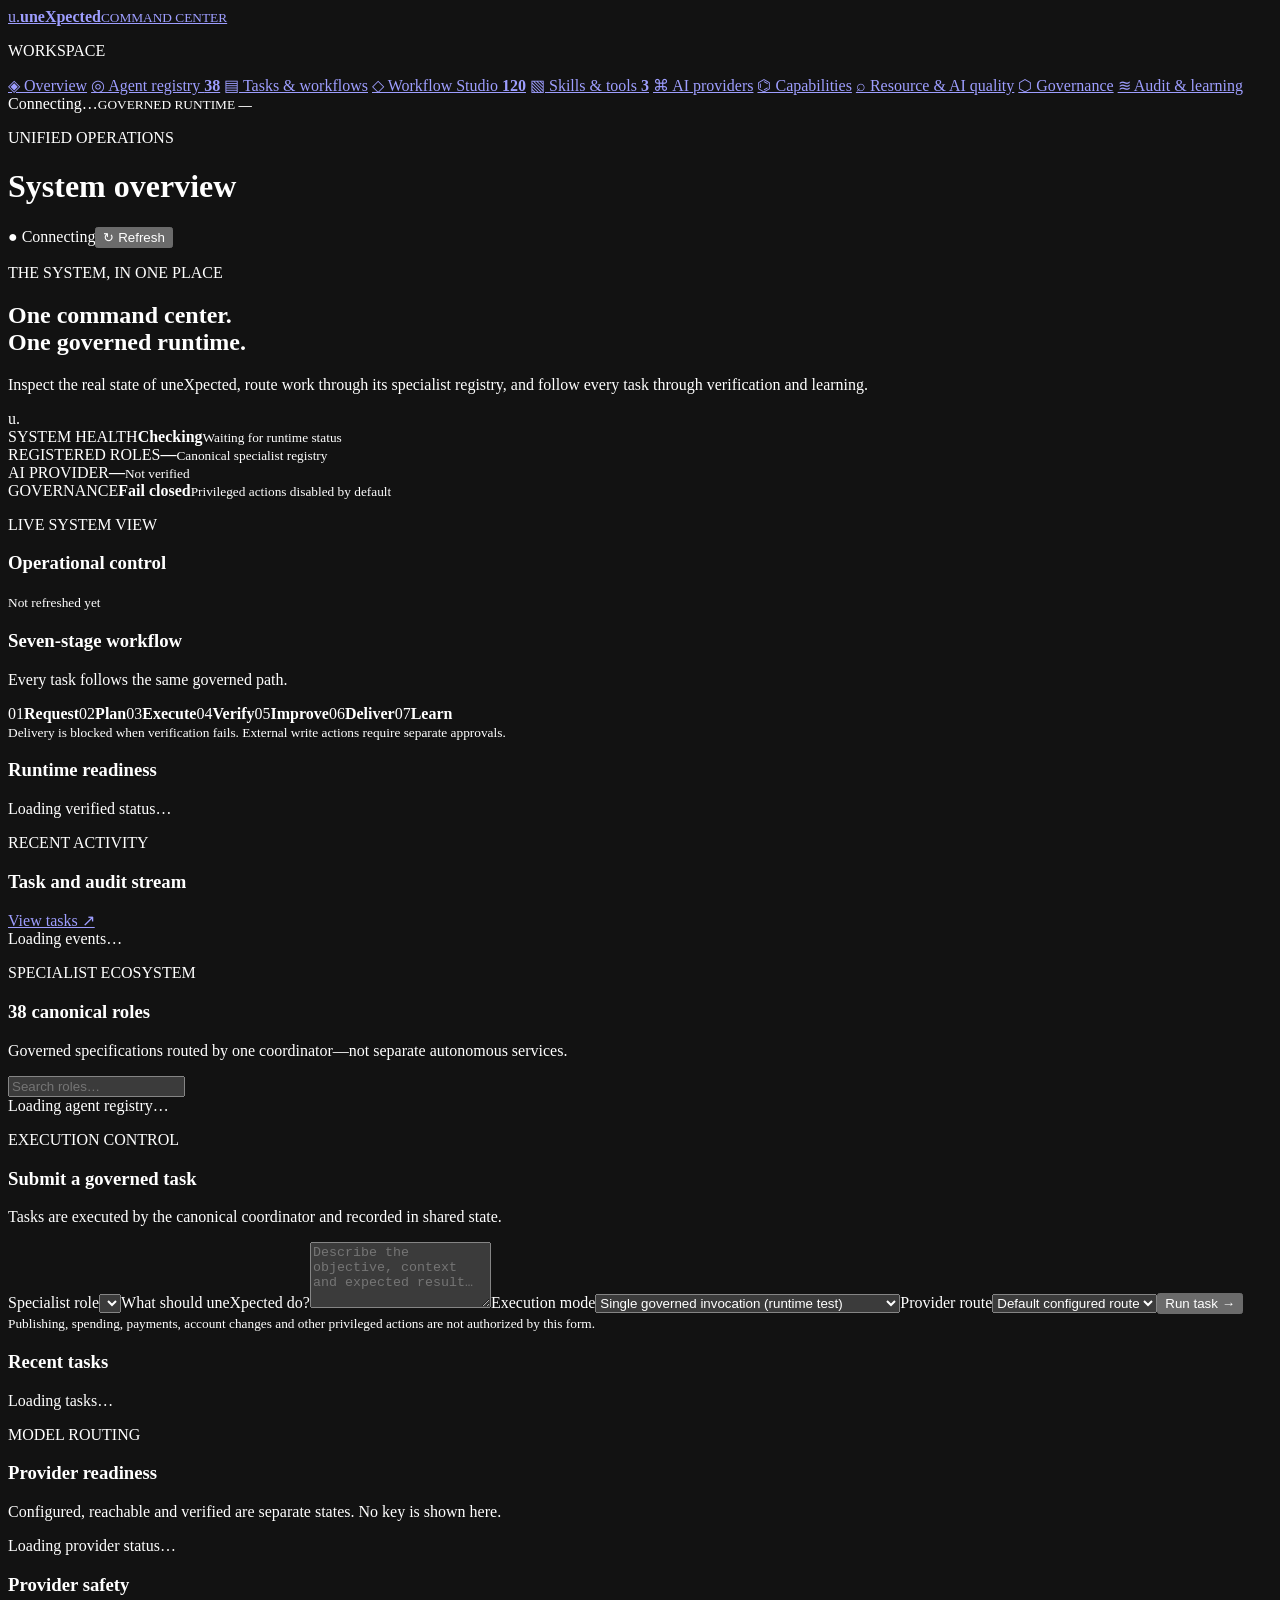
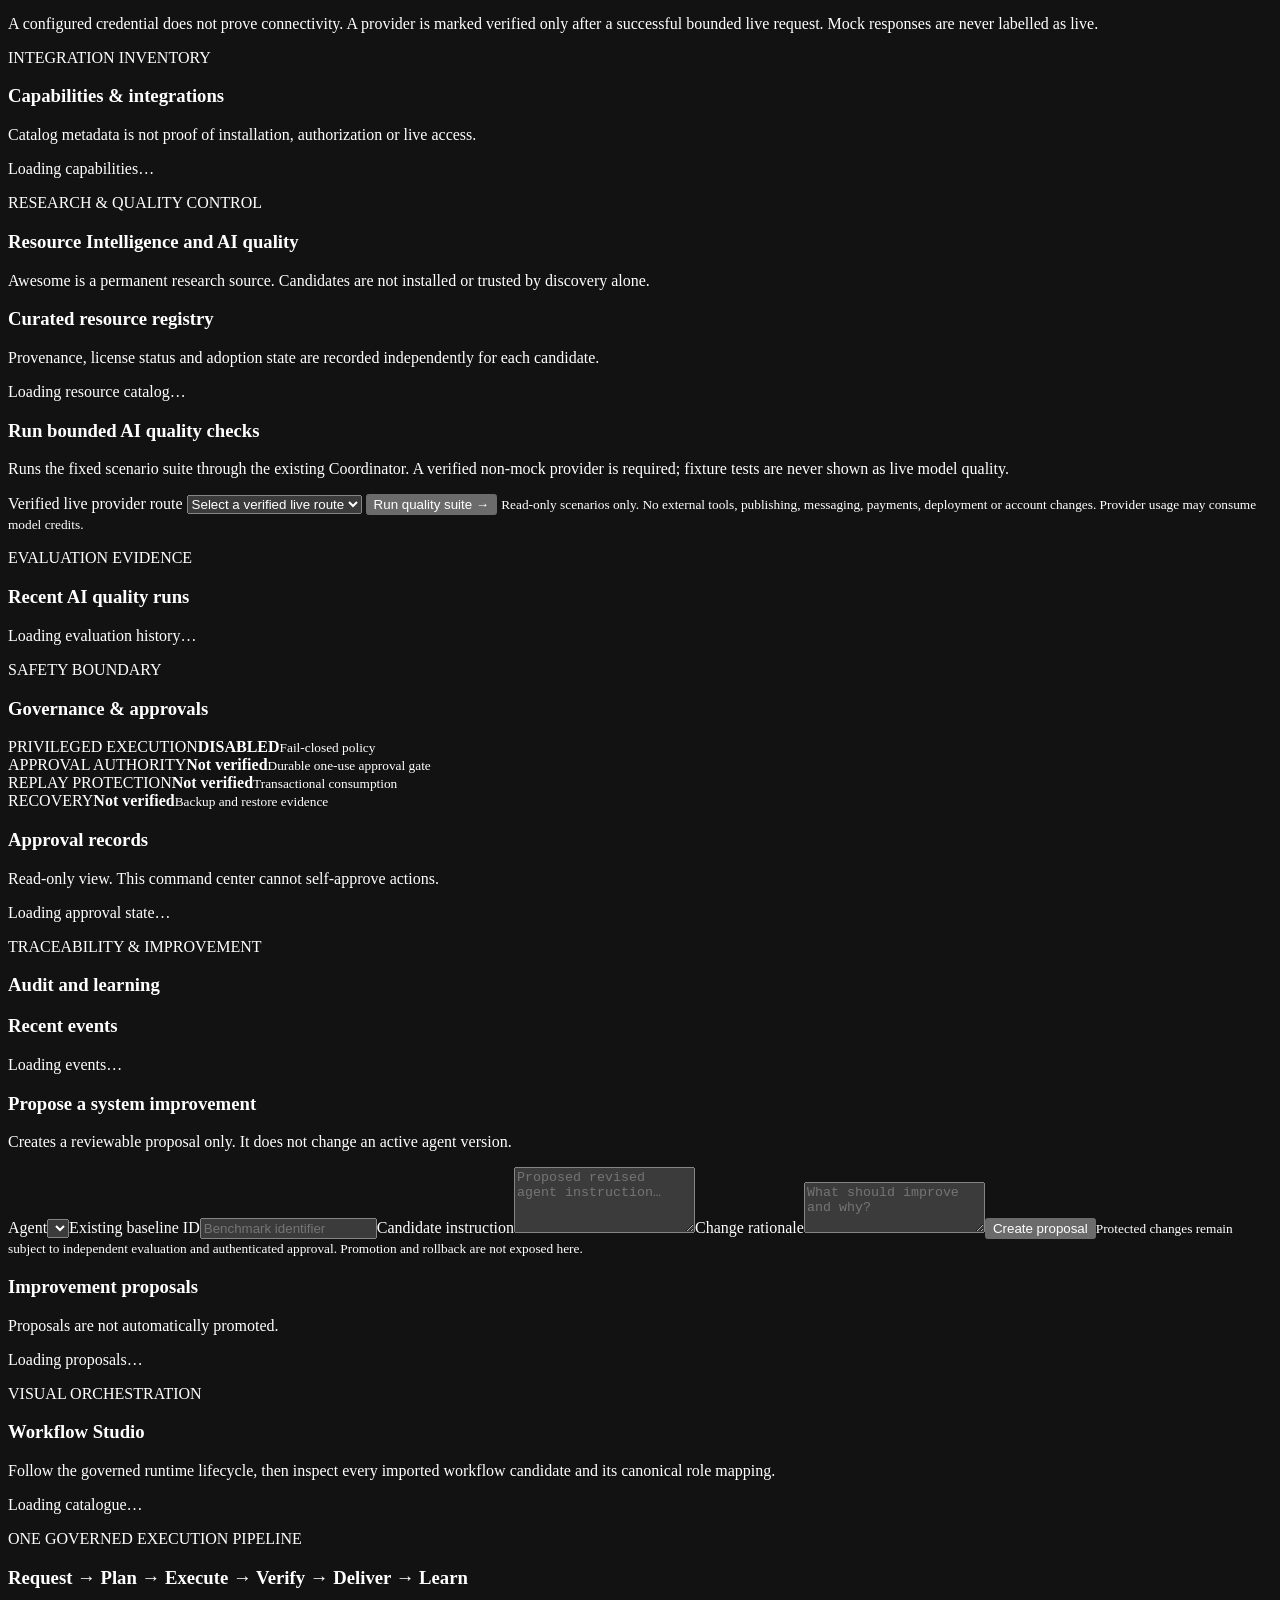
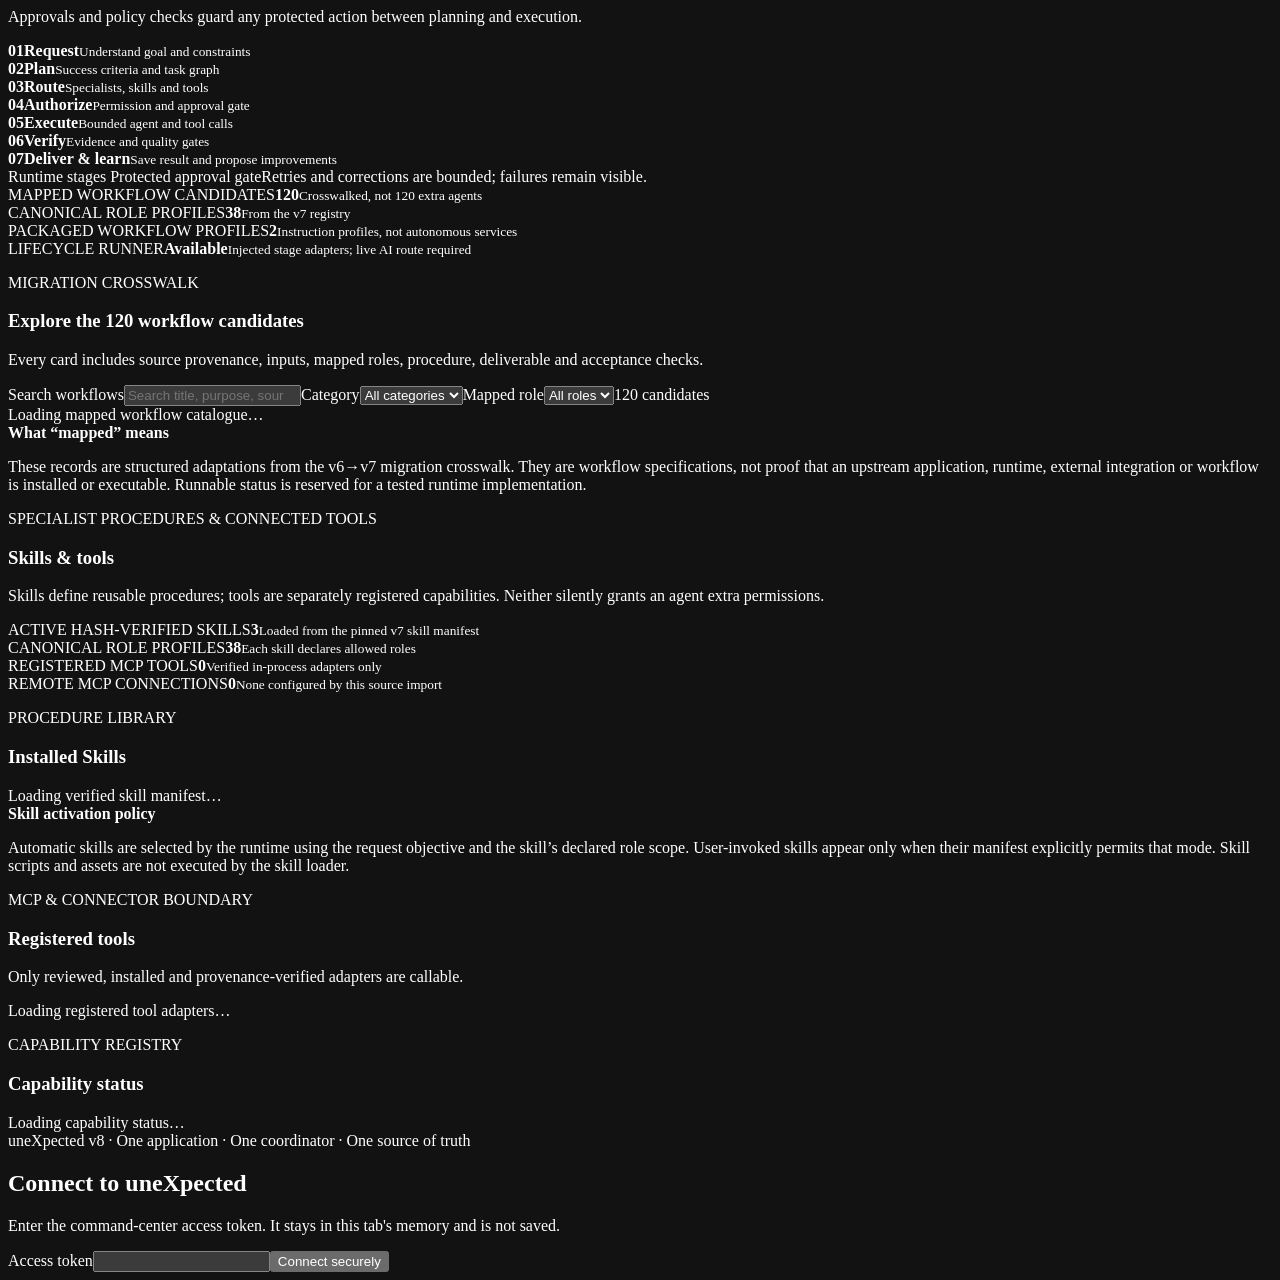
==== web/index.html @ 7bf36b8c "feat: add visual Workflow Studio and live Skills and MCP tools browser" ====
<!doctype html>
<html lang="en">
<head>
<meta charset="utf-8"><meta name="viewport" content="width=device-width, initial-scale=1"><meta name="color-scheme" content="dark">
<title>uneXpected — Command Center</title>
<link rel="stylesheet" href="/assets/styles.css"><script src="/assets/app.js" defer></script>
</head>
<body>
<div class="shell">
<aside class="sidebar">
<a class="brand" href="/"><span class="mark">u<span>.</span></span><span><b>uneXpected</b><small>COMMAND CENTER</small></span></a>
<p class="eyebrow">WORKSPACE</p>
<nav aria-label="Main navigation">
<a class="nav active" href="#overview" data-view="overview">◈ Overview</a>
<a class="nav" href="#agents" data-view="agents">◎ Agent registry <b id="nav-count">38</b></a>
<a class="nav" href="#tasks" data-view="tasks">▤ Tasks & workflows</a>
<a class="nav" href="#workflows" data-view="workflows">◇ Workflow Studio <b id="workflow-nav-count">120</b></a>
<a class="nav" href="#skills" data-view="skills">▧ Skills & tools <b id="skill-nav-count">3</b></a>
<a class="nav" href="#providers" data-view="providers">⌘ AI providers</a>
<a class="nav" href="#capabilities" data-view="capabilities">⌬ Capabilities</a>
<a class="nav" href="#intelligence" data-view="intelligence">⌕ Resource & AI quality</a>
<a class="nav" href="#governance" data-view="governance">⬡ Governance</a>
<a class="nav" href="#audit" data-view="audit">≋ Audit & learning</a>
</nav>
<div class="side-bottom"><span id="side-dot" class="dot"></span><span id="side-health">Connecting…</span><small>GOVERNED RUNTIME <b id="version">—</b></small></div>
</aside>
<main>
<header class="topbar"><div><p class="eyebrow">UNIFIED OPERATIONS</p><h1 id="page-title">System overview</h1></div><div class="top-actions"><span id="connection">● Connecting</span><button id="refresh" class="button secondary">↻ Refresh</button></div></header>
<section class="view active" id="view-overview">
<div class="hero"><div><p class="eyebrow">THE SYSTEM, IN ONE PLACE</p><h2>One command center.<br><span>One governed runtime.</span></h2><p>Inspect the real state of uneXpected, route work through its specialist registry, and follow every task through verification and learning.</p></div><div class="hero-symbol">u<span>.</span></div></div>
<div class="metrics">
<article><label>SYSTEM HEALTH</label><strong id="metric-health">Checking</strong><small id="health-note">Waiting for runtime status</small></article>
<article><label>REGISTERED ROLES</label><strong id="metric-agents">—</strong><small>Canonical specialist registry</small></article>
<article><label>AI PROVIDER</label><strong id="metric-provider">—</strong><small id="provider-note">Not verified</small></article>
<article><label>GOVERNANCE</label><strong>Fail closed</strong><small>Privileged actions disabled by default</small></article>
</div>
<div class="heading"><div><p class="eyebrow">LIVE SYSTEM VIEW</p><h3>Operational control</h3></div><small id="updated">Not refreshed yet</small></div>
<div class="columns">
<article class="panel"><h3>Seven-stage workflow</h3><p>Every task follows the same governed path.</p><div class="stages"><span>01<b>Request</b></span><span>02<b>Plan</b></span><span>03<b>Execute</b></span><span>04<b>Verify</b></span><span>05<b>Improve</b></span><span>06<b>Deliver</b></span><span>07<b>Learn</b></span></div><small>Delivery is blocked when verification fails. External write actions require separate approvals.</small></article>
<article class="panel"><h3>Runtime readiness</h3><div id="readiness" class="list">Loading verified status…</div></article>
</div>
<div class="heading"><div><p class="eyebrow">RECENT ACTIVITY</p><h3>Task and audit stream</h3></div><a href="#tasks" data-view="tasks">View tasks ↗</a></div>
<article class="panel"><div id="recent-events" class="list">Loading events…</div></article>
</section>
<section class="view" id="view-agents"><div class="heading"><div><p class="eyebrow">SPECIALIST ECOSYSTEM</p><h3>38 canonical roles</h3><p>Governed specifications routed by one coordinator—not separate autonomous services.</p></div><input id="agent-search" type="search" placeholder="Search roles…"></div><div id="agent-grid" class="cards">Loading agent registry…</div></section>
<section class="view" id="view-tasks"><div class="heading"><div><p class="eyebrow">EXECUTION CONTROL</p><h3>Submit a governed task</h3><p>Tasks are executed by the canonical coordinator and recorded in shared state.</p></div></div><article class="panel task-panel"><form id="task-form"><label for="task-agent">Specialist role</label><select id="task-agent"></select><label for="task-objective">What should uneXpected do?</label><textarea id="task-objective" rows="4" maxlength="16000" required placeholder="Describe the objective, context and expected result…"></textarea><label for="task-mode">Execution mode</label><select id="task-mode"><option value="invoke" selected>Single governed invocation (runtime test)</option><option value="lifecycle" disabled>Full verified lifecycle (requires a live AI provider)</option></select><label for="task-provider">Provider route</label><select id="task-provider"><option value="">Default configured route</option></select><button class="button primary" id="task-submit">Run task →</button><small>Publishing, spending, payments, account changes and other privileged actions are not authorized by this form.</small></form><div id="task-result" aria-live="polite"></div></article><div class="heading"><h3>Recent tasks</h3></div><article class="panel"><div id="task-list" class="list">Loading tasks…</div></article><article class="panel" id="task-trace-panel" hidden><div class="heading"><div><p class="eyebrow">PERSISTED EXECUTION HISTORY</p><h3 id="trace-title">Task trace</h3><p>Read-only event history. Reconnecting never reruns the task.</p></div><button class="button secondary" id="trace-load-more" type="button" hidden>Load older events</button></div><div id="trace-events" class="list">Select a task to inspect its trace.</div></article></section>
<section class="view" id="view-providers"><div class="heading"><div><p class="eyebrow">MODEL ROUTING</p><h3>Provider readiness</h3><p>Configured, reachable and verified are separate states. No key is shown here.</p></div></div><div id="provider-grid" class="cards">Loading provider status…</div><article class="panel"><h3>Provider safety</h3><p>A configured credential does not prove connectivity. A provider is marked verified only after a successful bounded live request. Mock responses are never labelled as live.</p></article></section>
<section class="view" id="view-capabilities"><div class="heading"><div><p class="eyebrow">INTEGRATION INVENTORY</p><h3>Capabilities & integrations</h3><p>Catalog metadata is not proof of installation, authorization or live access.</p></div></div><article class="panel"><div id="capability-list" class="list">Loading capabilities…</div></article></section>
<section class="view" id="view-intelligence">
<div class="heading"><div><p class="eyebrow">RESEARCH & QUALITY CONTROL</p><h3>Resource Intelligence and AI quality</h3><p>Awesome is a permanent research source. Candidates are not installed or trusted by discovery alone.</p></div></div>
<div class="columns">
<article class="panel"><h3>Curated resource registry</h3><p>Provenance, license status and adoption state are recorded independently for each candidate.</p><div id="resource-list" class="list">Loading resource catalog…</div></article>
<article class="panel"><h3>Run bounded AI quality checks</h3><p>Runs the fixed scenario suite through the existing Coordinator. A verified non-mock provider is required; fixture tests are never shown as live model quality.</p>
<form id="quality-evaluation-form" class="quality-form">
<label for="quality-provider">Verified live provider route</label>
<select id="quality-provider" required><option value="">Select a verified live route</option></select>
<button class="button primary" id="quality-evaluation-submit">Run quality suite →</button>
<small>Read-only scenarios only. No external tools, publishing, messaging, payments, deployment or account changes. Provider usage may consume model credits.</small>
</form><div id="quality-evaluation-result" aria-live="polite"></div></article>
</div>
<div class="heading"><div><p class="eyebrow">EVALUATION EVIDENCE</p><h3>Recent AI quality runs</h3></div></div>
<article class="panel"><div id="quality-evaluation-list" class="list">Loading evaluation history…</div></article>
</section>
<section class="view" id="view-governance"><div class="heading"><div><p class="eyebrow">SAFETY BOUNDARY</p><h3>Governance & approvals</h3></div></div><div class="metrics"><article><label>PRIVILEGED EXECUTION</label><strong class="warning">DISABLED</strong><small>Fail-closed policy</small></article><article><label>APPROVAL AUTHORITY</label><strong id="approval-state">Not verified</strong><small>Durable one-use approval gate</small></article><article><label>REPLAY PROTECTION</label><strong id="replay-state">Not verified</strong><small>Transactional consumption</small></article><article><label>RECOVERY</label><strong id="recovery-state">Not verified</strong><small>Backup and restore evidence</small></article></div><article class="panel"><h3>Approval records</h3><p>Read-only view. This command center cannot self-approve actions.</p><div id="approval-list" class="list">Loading approval state…</div></article></section>
<section class="view" id="view-audit"><div class="heading"><div><p class="eyebrow">TRACEABILITY & IMPROVEMENT</p><h3>Audit and learning</h3></div></div><article class="panel"><h3>Recent events</h3><div id="audit-events" class="list">Loading events…</div></article><article class="panel"><h3>Propose a system improvement</h3><p>Creates a reviewable proposal only. It does not change an active agent version.</p><form id="proposal-form" class="proposal-form"><label for="proposal-agent">Agent</label><select id="proposal-agent"></select><label for="proposal-benchmark">Existing baseline ID</label><input id="proposal-benchmark" required maxlength="120" placeholder="Benchmark identifier"><label for="proposal-instruction">Candidate instruction</label><textarea id="proposal-instruction" rows="4" maxlength="20000" required placeholder="Proposed revised agent instruction…"></textarea><label for="proposal-changes">Change rationale</label><textarea id="proposal-changes" rows="3" maxlength="5000" required placeholder="What should improve and why?"></textarea><button class="button primary" id="proposal-submit">Create proposal</button><small>Protected changes remain subject to independent evaluation and authenticated approval. Promotion and rollback are not exposed here.</small></form><div id="proposal-result" aria-live="polite"></div></article><article class="panel"><h3>Improvement proposals</h3><p>Proposals are not automatically promoted.</p><div id="improvement-list" class="list">Loading proposals…</div></article></section>

<section class="view" id="view-workflows">
<div class="heading"><div><p class="eyebrow">VISUAL ORCHESTRATION</p><h3>Workflow Studio</h3><p>Follow the governed runtime lifecycle, then inspect every imported workflow candidate and its canonical role mapping.</p></div><span class="state ok" id="workflow-catalog-status">Loading catalogue…</span></div>
<article class="panel workflow-lifecycle-panel"><div class="heading"><div><p class="eyebrow">ONE GOVERNED EXECUTION PIPELINE</p><h3>Request → Plan → Execute → Verify → Deliver → Learn</h3><p>Approvals and policy checks guard any protected action between planning and execution.</p></div></div>
<div class="workflow-flow">
<div class="flow-node"><b>01</b><strong>Request</strong><small>Understand goal and constraints</small></div><div class="flow-node"><b>02</b><strong>Plan</strong><small>Success criteria and task graph</small></div><div class="flow-node"><b>03</b><strong>Route</strong><small>Specialists, skills and tools</small></div><div class="flow-node approval"><b>04</b><strong>Authorize</strong><small>Permission and approval gate</small></div><div class="flow-node"><b>05</b><strong>Execute</strong><small>Bounded agent and tool calls</small></div><div class="flow-node"><b>06</b><strong>Verify</strong><small>Evidence and quality gates</small></div><div class="flow-node"><b>07</b><strong>Deliver & learn</strong><small>Save result and propose improvements</small></div>
</div><div class="flow-legend"><span><i class="legend-live"></i> Runtime stages</span><span><i class="legend-gate"></i> Protected approval gate</span><span>Retries and corrections are bounded; failures remain visible.</span></div></article>
<div class="metrics workflow-metrics"><article><label>MAPPED WORKFLOW CANDIDATES</label><strong id="workflow-total">120</strong><small>Crosswalked, not 120 extra agents</small></article><article><label>CANONICAL ROLE PROFILES</label><strong>38</strong><small>From the v7 registry</small></article><article><label>PACKAGED WORKFLOW PROFILES</label><strong>2</strong><small>Instruction profiles, not autonomous services</small></article><article><label>LIFECYCLE RUNNER</label><strong>Available</strong><small>Injected stage adapters; live AI route required</small></article></div>
<div class="heading workflow-catalog-heading"><div><p class="eyebrow">MIGRATION CROSSWALK</p><h3>Explore the 120 workflow candidates</h3><p>Every card includes source provenance, inputs, mapped roles, procedure, deliverable and acceptance checks.</p></div></div>
<div class="workflow-filters panel"><label for="workflow-search">Search workflows</label><input id="workflow-search" type="search" placeholder="Search title, purpose, source, role…"><label for="workflow-category">Category</label><select id="workflow-category"><option value="">All categories</option></select><label for="workflow-role">Mapped role</label><select id="workflow-role"><option value="">All roles</option></select><span id="workflow-filter-count" class="list-meta">120 candidates</span></div>
<div id="workflow-grid" class="workflow-grid"><div class="empty">Loading mapped workflow catalogue…</div></div>
<div class="panel source-note"><b>What “mapped” means</b><p>These records are structured adaptations from the v6→v7 migration crosswalk. They are workflow specifications, not proof that an upstream application, runtime, external integration or workflow is installed or executable. Runnable status is reserved for a tested runtime implementation.</p></div>
</section>
<section class="view" id="view-skills">
<div class="heading"><div><p class="eyebrow">SPECIALIST PROCEDURES & CONNECTED TOOLS</p><h3>Skills & tools</h3><p>Skills define reusable procedures; tools are separately registered capabilities. Neither silently grants an agent extra permissions.</p></div></div>
<div class="metrics"><article><label>ACTIVE HASH-VERIFIED SKILLS</label><strong id="skill-total">3</strong><small>Loaded from the pinned v7 skill manifest</small></article><article><label>CANONICAL ROLE PROFILES</label><strong>38</strong><small>Each skill declares allowed roles</small></article><article><label>REGISTERED MCP TOOLS</label><strong id="mcp-tool-total">0</strong><small>Verified in-process adapters only</small></article><article><label>REMOTE MCP CONNECTIONS</label><strong>0</strong><small>None configured by this source import</small></article></div>
<div class="heading"><div><p class="eyebrow">PROCEDURE LIBRARY</p><h3>Installed Skills</h3></div></div><div id="skill-grid" class="skill-grid"><div class="empty">Loading verified skill manifest…</div></div>
<div class="panel source-note" id="skill-policy-note"><b>Skill activation policy</b><p>Automatic skills are selected by the runtime using the request objective and the skill’s declared role scope. User-invoked skills appear only when their manifest explicitly permits that mode. Skill scripts and assets are not executed by the skill loader.</p></div>
<div class="heading"><div><p class="eyebrow">MCP & CONNECTOR BOUNDARY</p><h3>Registered tools</h3><p>Only reviewed, installed and provenance-verified adapters are callable.</p></div></div><div id="mcp-tool-grid" class="tool-grid"><div class="empty">Loading registered tool adapters…</div></div>
<div class="heading"><div><p class="eyebrow">CAPABILITY REGISTRY</p><h3>Capability status</h3></div></div><article class="panel"><div id="skills-capability-list" class="list">Loading capability status…</div></article>
</section><footer>uneXpected v8 · One application · One coordinator · One source of truth</footer>
</main></div>
<div class="auth-overlay" id="auth-overlay"><form id="auth-form"><h2>Connect to uneXpected</h2><p>Enter the command-center access token. It stays in this tab's memory and is not saved.</p><label for="auth-token">Access token</label><input id="auth-token" type="password" autocomplete="off" required><button class="button primary">Connect securely</button><small id="auth-error"></small></form></div>
<div id="toast" role="status" aria-live="polite"></div>
</body></html>
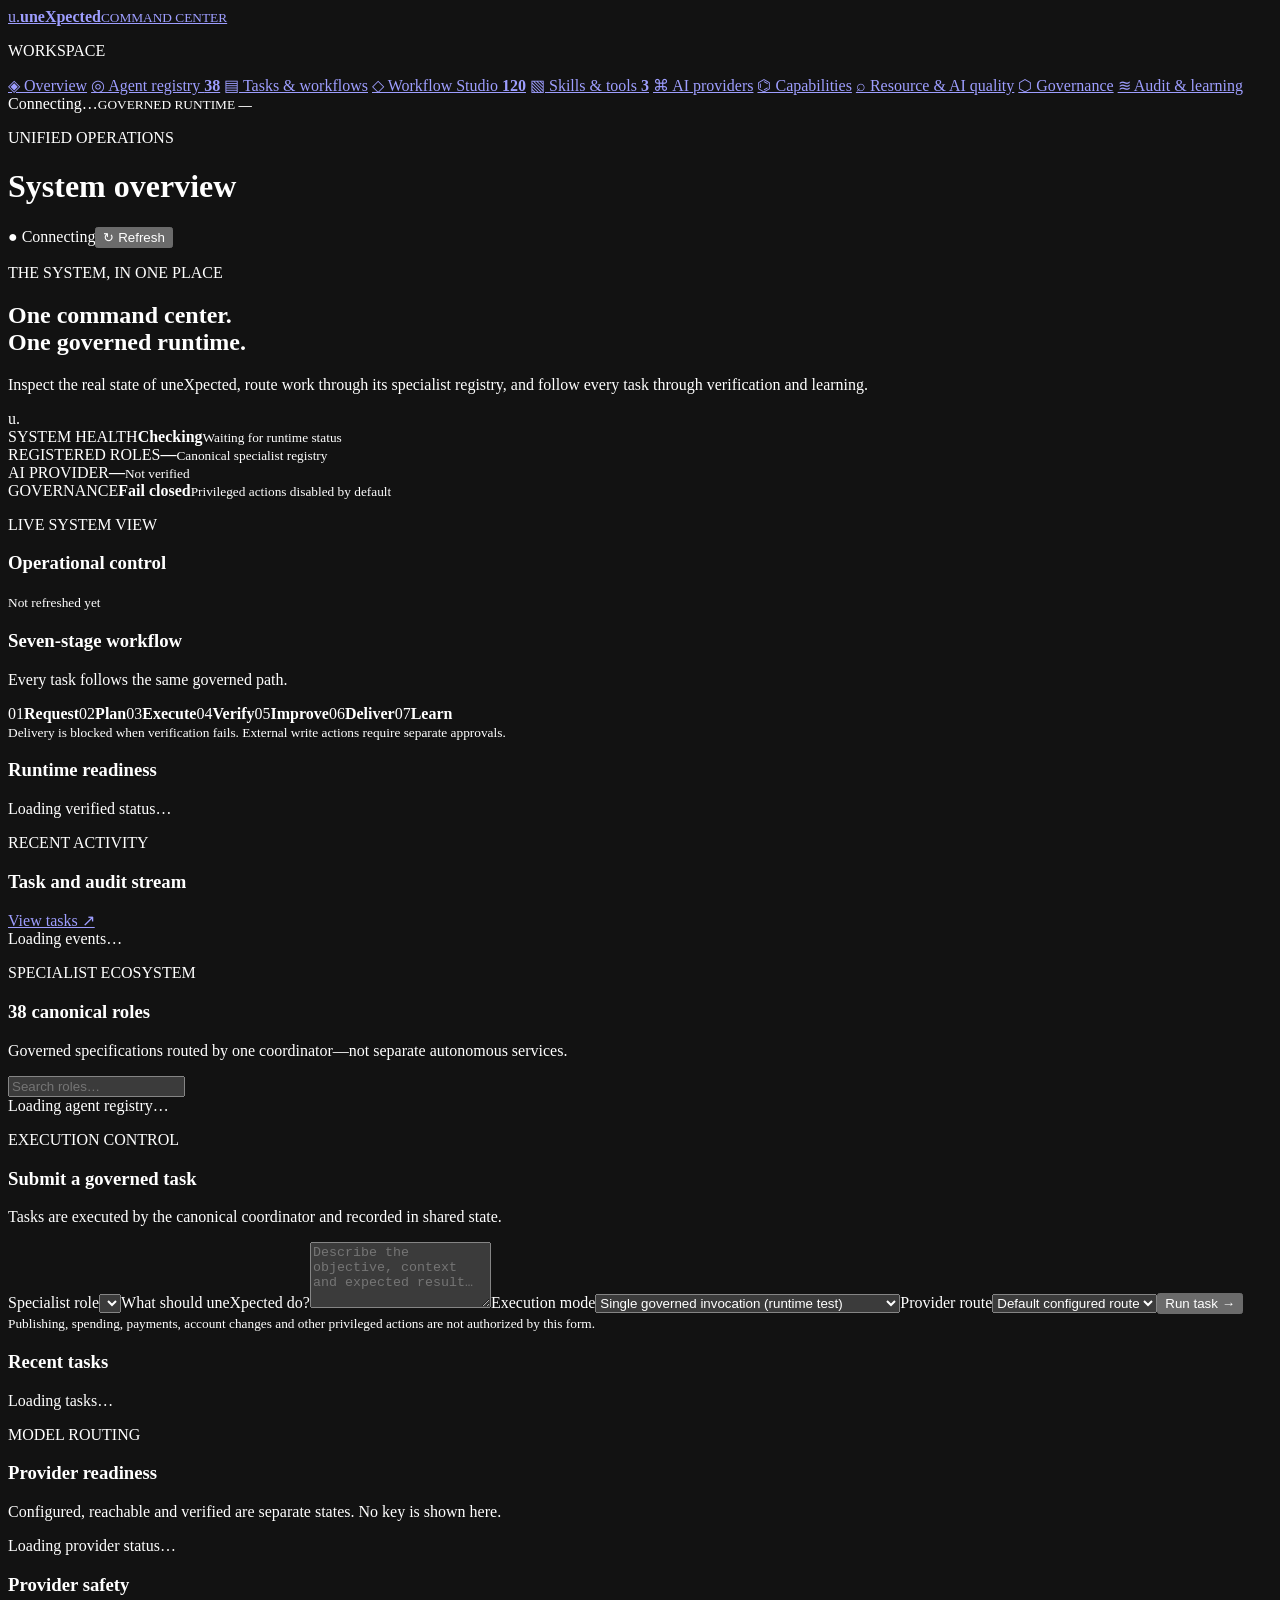
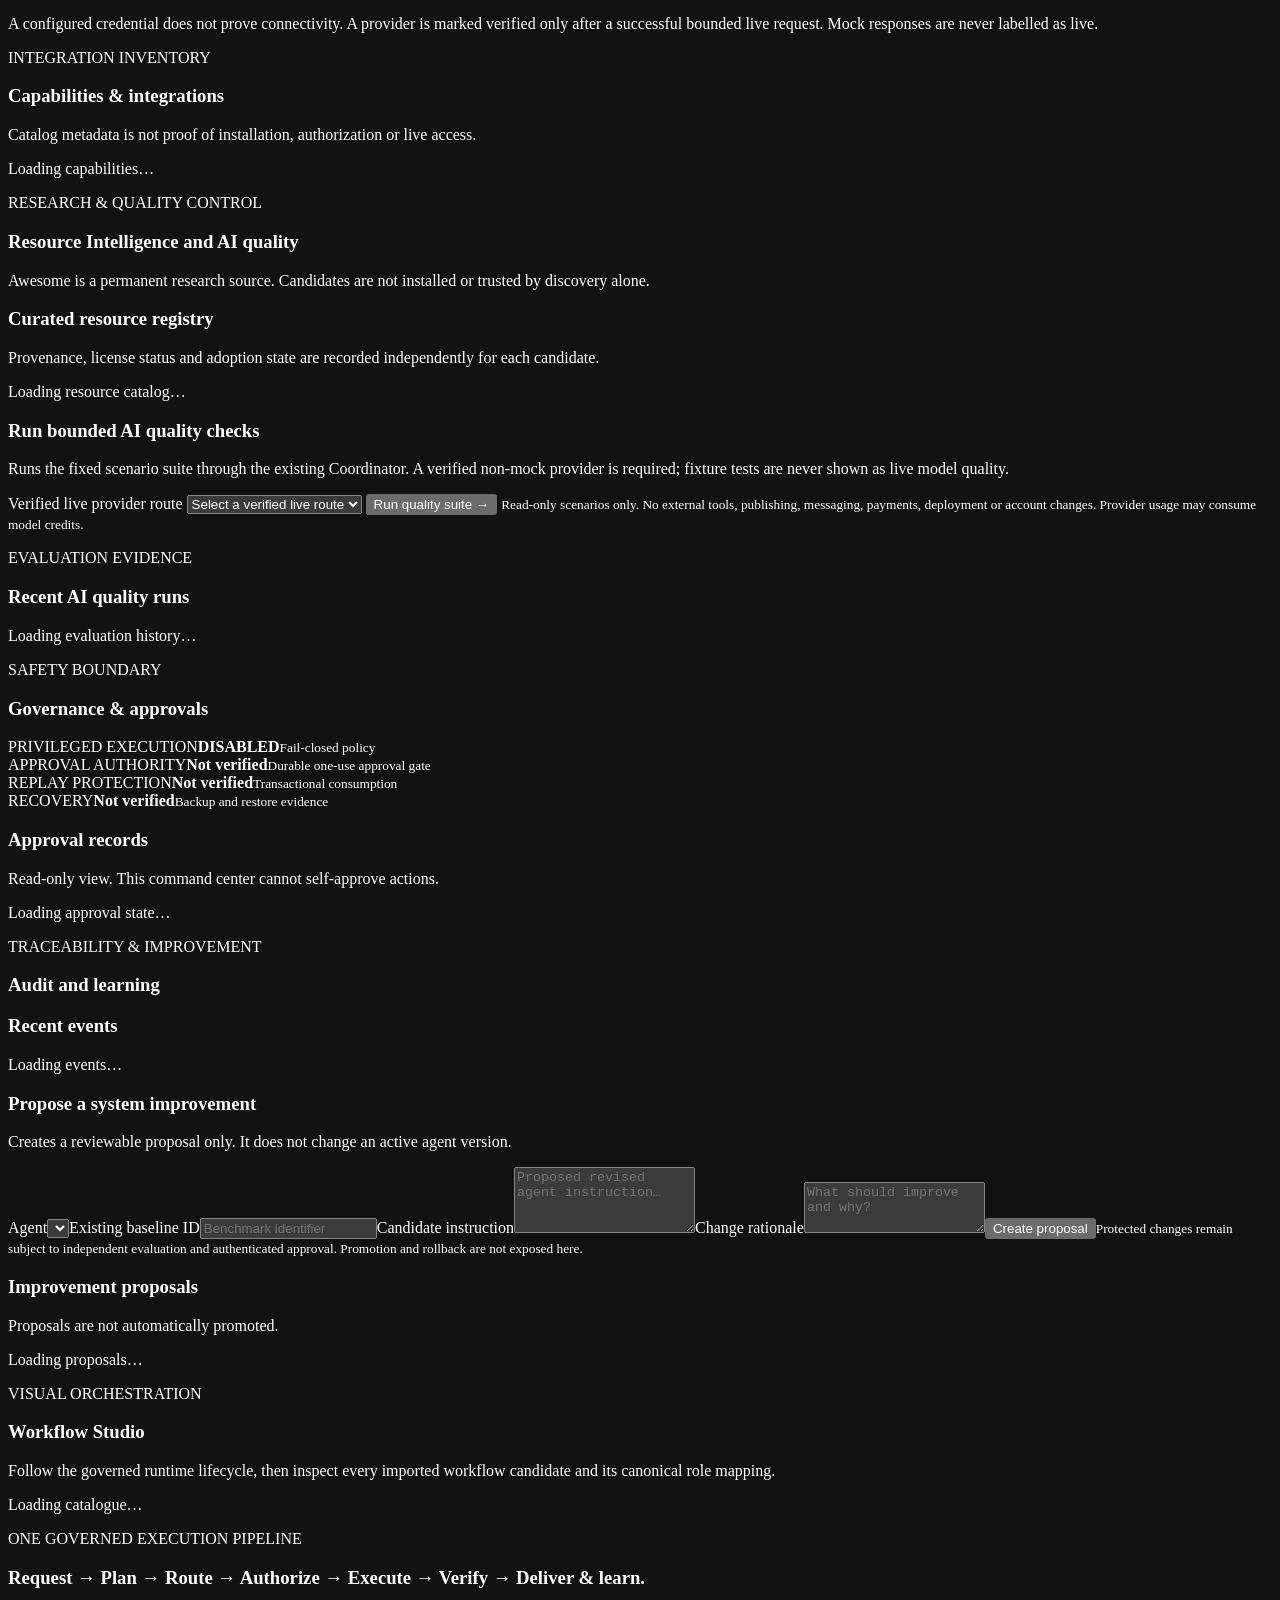
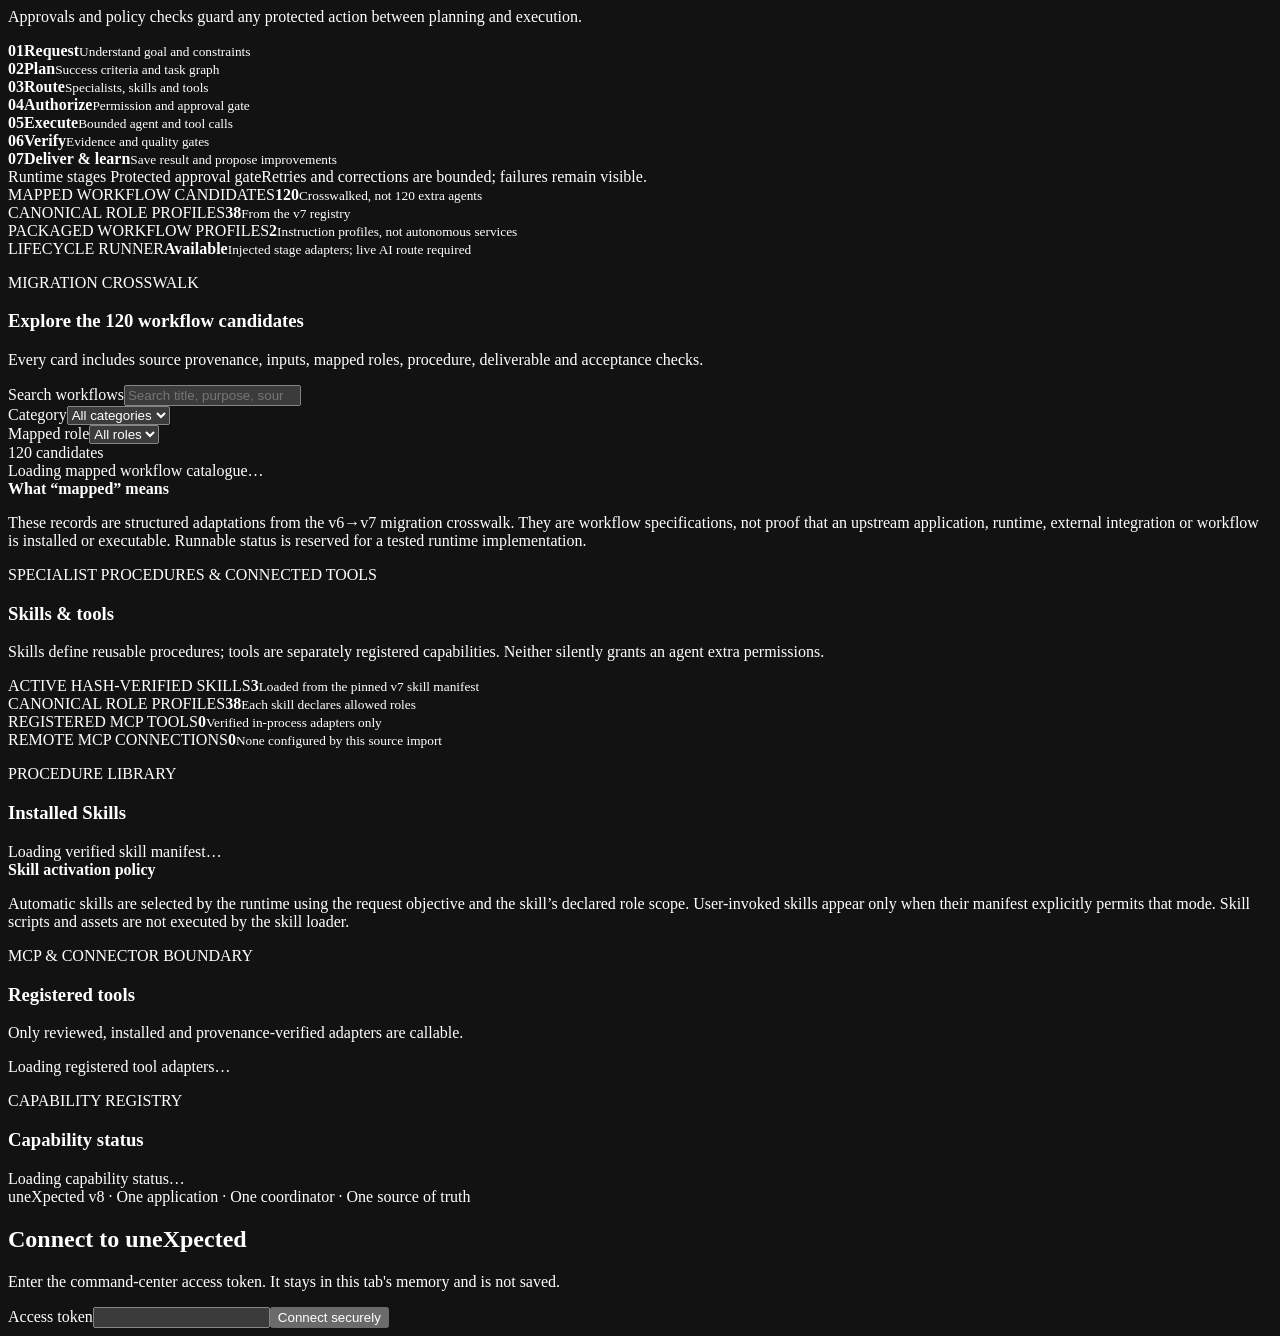
==== commit b75038ea: "fix: isolate optional inventory failures and align workflow studio UI" ====
--- a/web/index.html
+++ b/web/index.html
@@ -66,13 +66,13 @@
 
 <section class="view" id="view-workflows">
 <div class="heading"><div><p class="eyebrow">VISUAL ORCHESTRATION</p><h3>Workflow Studio</h3><p>Follow the governed runtime lifecycle, then inspect every imported workflow candidate and its canonical role mapping.</p></div><span class="state ok" id="workflow-catalog-status">Loading catalogue…</span></div>
-<article class="panel workflow-lifecycle-panel"><div class="heading"><div><p class="eyebrow">ONE GOVERNED EXECUTION PIPELINE</p><h3>Request → Plan → Execute → Verify → Deliver → Learn</h3><p>Approvals and policy checks guard any protected action between planning and execution.</p></div></div>
+<article class="panel workflow-lifecycle-panel"><div class="heading"><div><p class="eyebrow">ONE GOVERNED EXECUTION PIPELINE</p><h3>Request → Plan → Route → Authorize → Execute → Verify → Deliver & learn.</h3><p>Approvals and policy checks guard any protected action between planning and execution.</p></div></div>
 <div class="workflow-flow">
 <div class="flow-node"><b>01</b><strong>Request</strong><small>Understand goal and constraints</small></div><div class="flow-node"><b>02</b><strong>Plan</strong><small>Success criteria and task graph</small></div><div class="flow-node"><b>03</b><strong>Route</strong><small>Specialists, skills and tools</small></div><div class="flow-node approval"><b>04</b><strong>Authorize</strong><small>Permission and approval gate</small></div><div class="flow-node"><b>05</b><strong>Execute</strong><small>Bounded agent and tool calls</small></div><div class="flow-node"><b>06</b><strong>Verify</strong><small>Evidence and quality gates</small></div><div class="flow-node"><b>07</b><strong>Deliver & learn</strong><small>Save result and propose improvements</small></div>
 </div><div class="flow-legend"><span><i class="legend-live"></i> Runtime stages</span><span><i class="legend-gate"></i> Protected approval gate</span><span>Retries and corrections are bounded; failures remain visible.</span></div></article>
 <div class="metrics workflow-metrics"><article><label>MAPPED WORKFLOW CANDIDATES</label><strong id="workflow-total">120</strong><small>Crosswalked, not 120 extra agents</small></article><article><label>CANONICAL ROLE PROFILES</label><strong>38</strong><small>From the v7 registry</small></article><article><label>PACKAGED WORKFLOW PROFILES</label><strong>2</strong><small>Instruction profiles, not autonomous services</small></article><article><label>LIFECYCLE RUNNER</label><strong>Available</strong><small>Injected stage adapters; live AI route required</small></article></div>
 <div class="heading workflow-catalog-heading"><div><p class="eyebrow">MIGRATION CROSSWALK</p><h3>Explore the 120 workflow candidates</h3><p>Every card includes source provenance, inputs, mapped roles, procedure, deliverable and acceptance checks.</p></div></div>
-<div class="workflow-filters panel"><label for="workflow-search">Search workflows</label><input id="workflow-search" type="search" placeholder="Search title, purpose, source, role…"><label for="workflow-category">Category</label><select id="workflow-category"><option value="">All categories</option></select><label for="workflow-role">Mapped role</label><select id="workflow-role"><option value="">All roles</option></select><span id="workflow-filter-count" class="list-meta">120 candidates</span></div>
+<div class="workflow-filters panel"><div class="workflow-filter-field"><label for="workflow-search">Search workflows</label><input id="workflow-search" type="search" placeholder="Search title, purpose, source, role…"></div><div class="workflow-filter-field"><label for="workflow-category">Category</label><select id="workflow-category"><option value="">All categories</option></select></div><div class="workflow-filter-field"><label for="workflow-role">Mapped role</label><select id="workflow-role"><option value="">All roles</option></select></div><span id="workflow-filter-count" class="list-meta">120 candidates</span></div>
 <div id="workflow-grid" class="workflow-grid"><div class="empty">Loading mapped workflow catalogue…</div></div>
 <div class="panel source-note"><b>What “mapped” means</b><p>These records are structured adaptations from the v6→v7 migration crosswalk. They are workflow specifications, not proof that an upstream application, runtime, external integration or workflow is installed or executable. Runnable status is reserved for a tested runtime implementation.</p></div>
 </section>
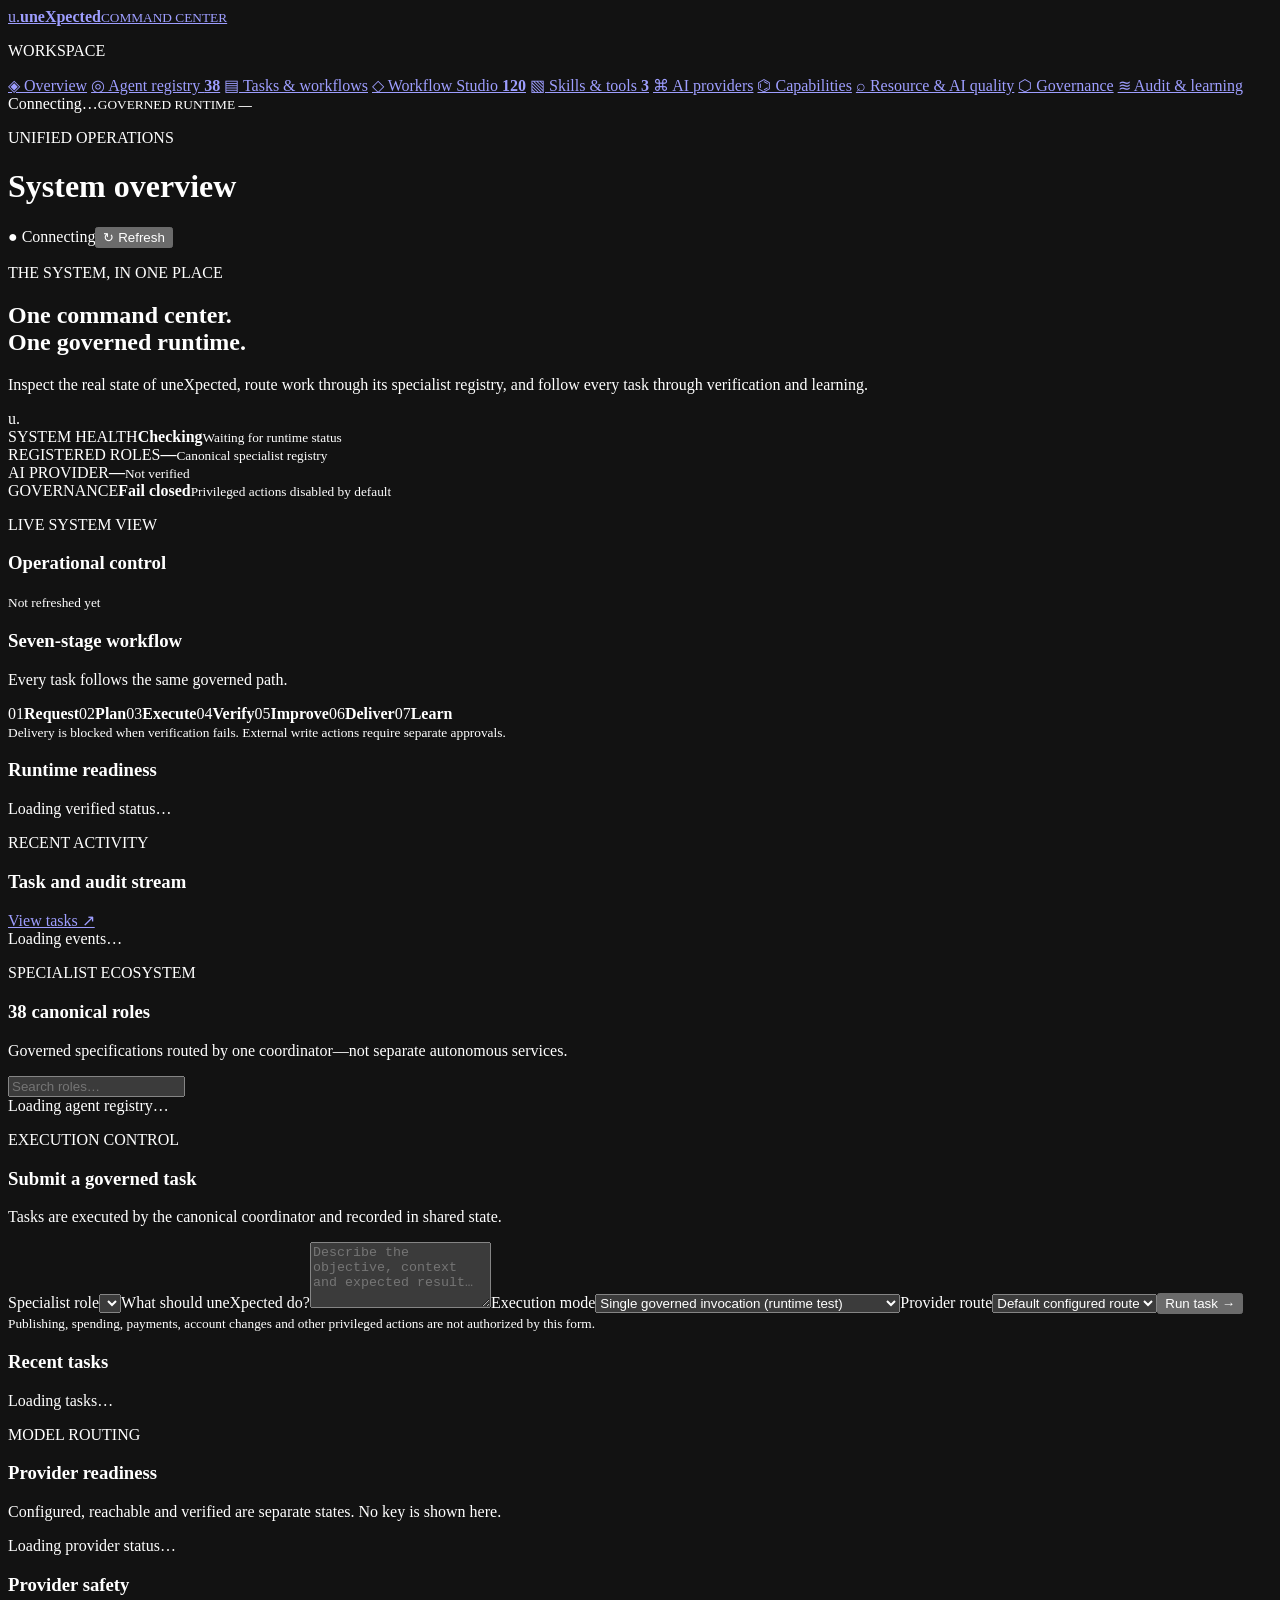
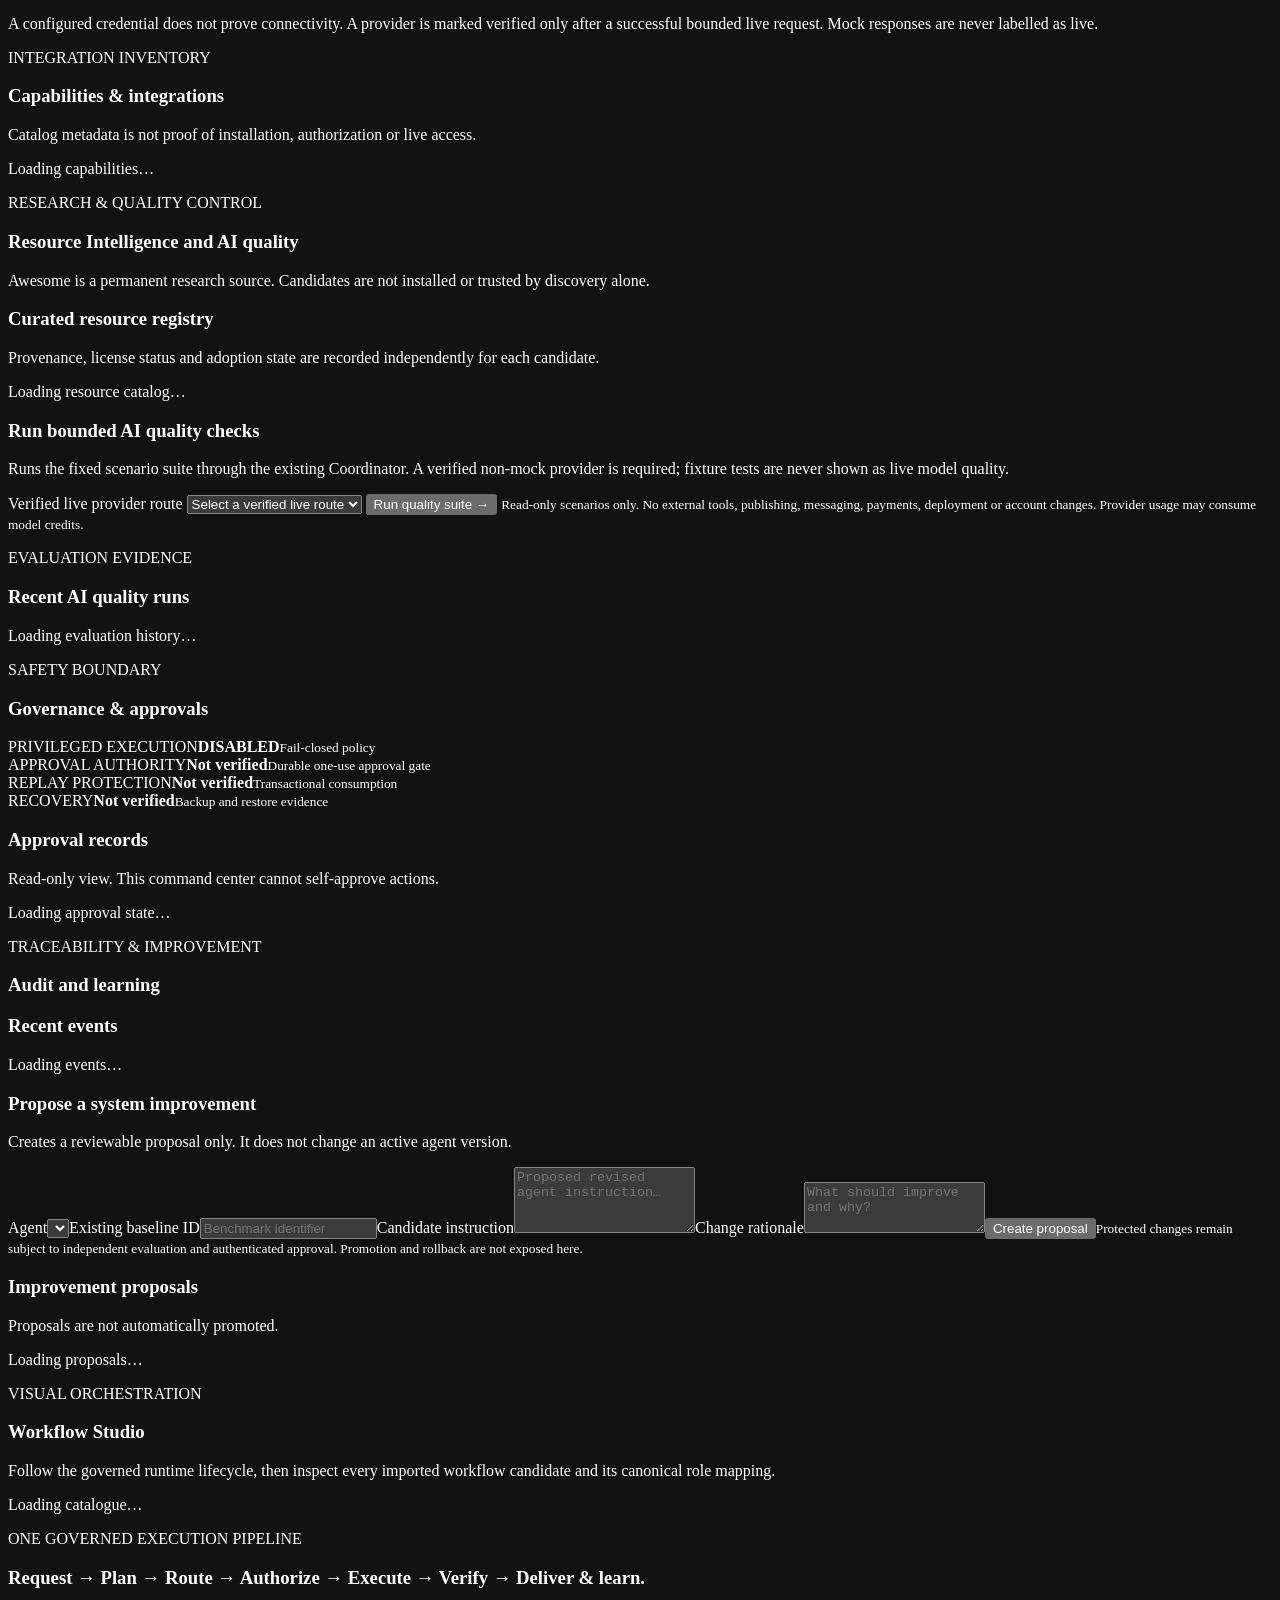
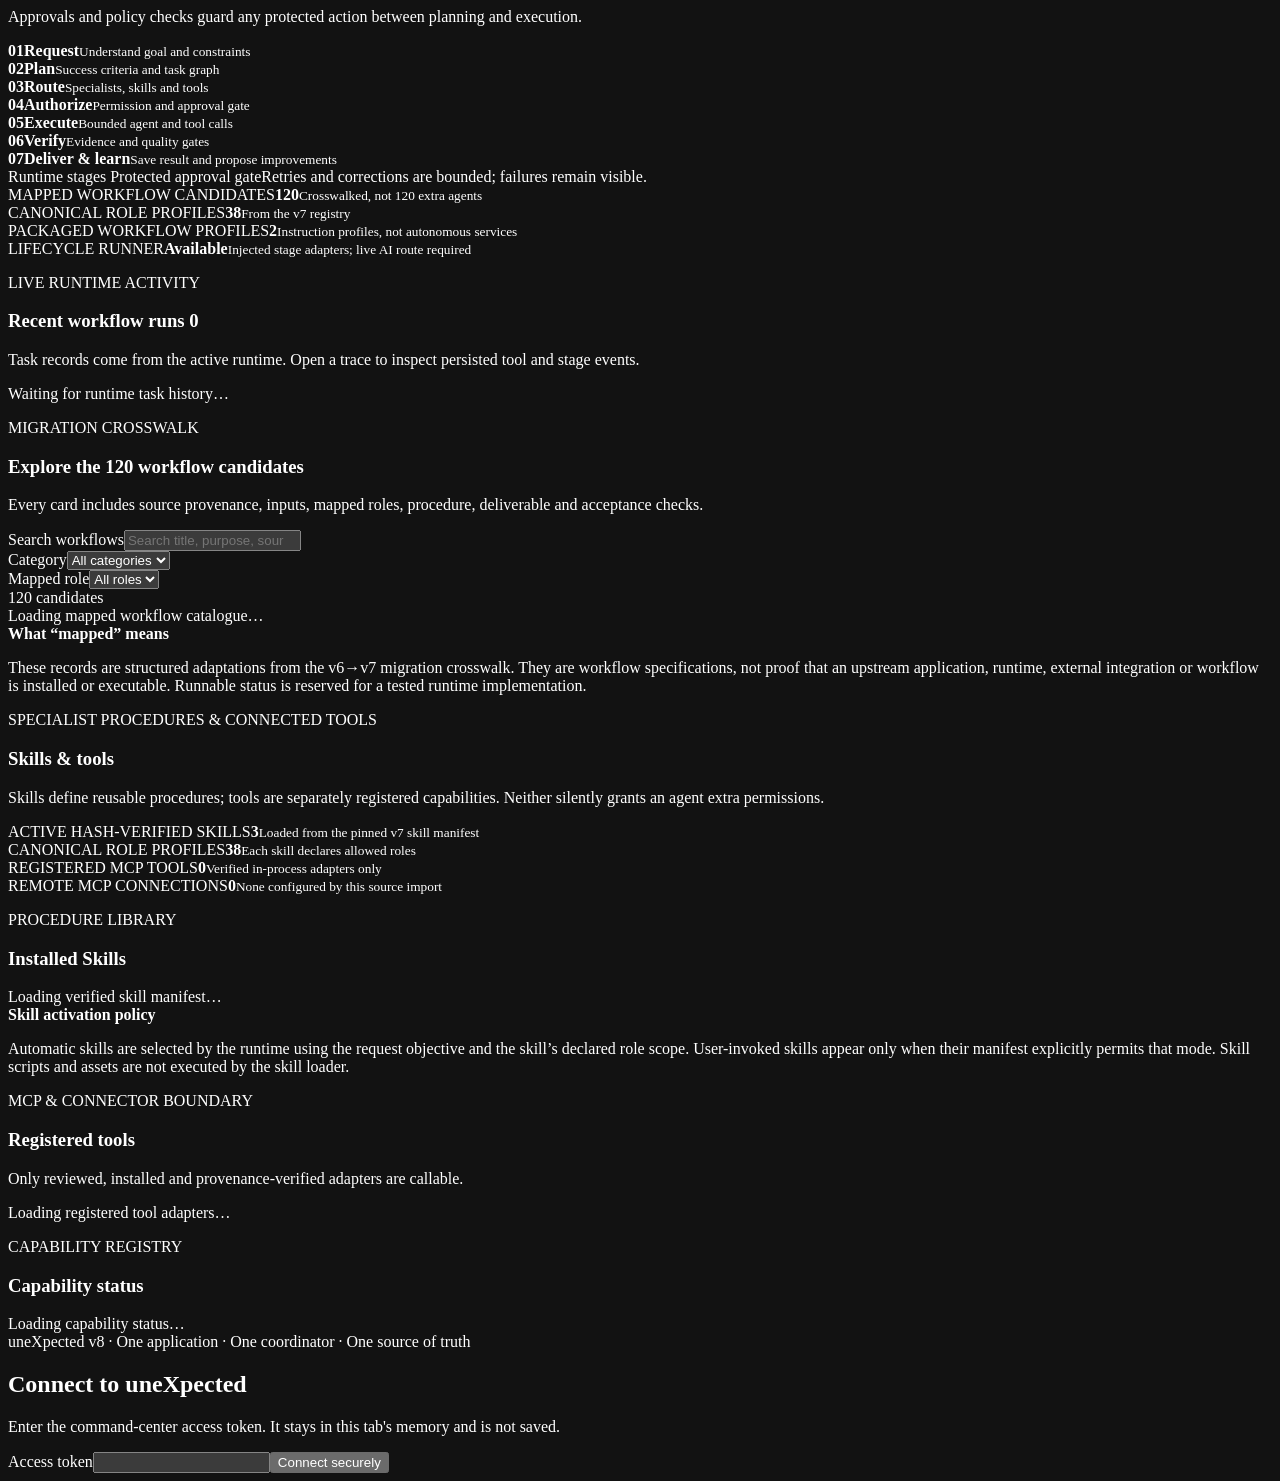
==== commit 701fa3f5: "feat: show live workflow runs and publish MIT project license" ====
--- a/web/index.html
+++ b/web/index.html
@@ -71,6 +71,8 @@
 <div class="flow-node"><b>01</b><strong>Request</strong><small>Understand goal and constraints</small></div><div class="flow-node"><b>02</b><strong>Plan</strong><small>Success criteria and task graph</small></div><div class="flow-node"><b>03</b><strong>Route</strong><small>Specialists, skills and tools</small></div><div class="flow-node approval"><b>04</b><strong>Authorize</strong><small>Permission and approval gate</small></div><div class="flow-node"><b>05</b><strong>Execute</strong><small>Bounded agent and tool calls</small></div><div class="flow-node"><b>06</b><strong>Verify</strong><small>Evidence and quality gates</small></div><div class="flow-node"><b>07</b><strong>Deliver & learn</strong><small>Save result and propose improvements</small></div>
 </div><div class="flow-legend"><span><i class="legend-live"></i> Runtime stages</span><span><i class="legend-gate"></i> Protected approval gate</span><span>Retries and corrections are bounded; failures remain visible.</span></div></article>
 <div class="metrics workflow-metrics"><article><label>MAPPED WORKFLOW CANDIDATES</label><strong id="workflow-total">120</strong><small>Crosswalked, not 120 extra agents</small></article><article><label>CANONICAL ROLE PROFILES</label><strong>38</strong><small>From the v7 registry</small></article><article><label>PACKAGED WORKFLOW PROFILES</label><strong>2</strong><small>Instruction profiles, not autonomous services</small></article><article><label>LIFECYCLE RUNNER</label><strong>Available</strong><small>Injected stage adapters; live AI route required</small></article></div>
+<div class="heading workflow-catalog-heading"><div><p class="eyebrow">LIVE RUNTIME ACTIVITY</p><h3>Recent workflow runs <span class="category-tag" id="workflow-run-count">0</span></h3><p>Task records come from the active runtime. Open a trace to inspect persisted tool and stage events.</p></div></div>
+<article class="panel"><div id="workflow-run-list" class="list"><div class="empty">Waiting for runtime task history…</div></div></article>
 <div class="heading workflow-catalog-heading"><div><p class="eyebrow">MIGRATION CROSSWALK</p><h3>Explore the 120 workflow candidates</h3><p>Every card includes source provenance, inputs, mapped roles, procedure, deliverable and acceptance checks.</p></div></div>
 <div class="workflow-filters panel"><div class="workflow-filter-field"><label for="workflow-search">Search workflows</label><input id="workflow-search" type="search" placeholder="Search title, purpose, source, role…"></div><div class="workflow-filter-field"><label for="workflow-category">Category</label><select id="workflow-category"><option value="">All categories</option></select></div><div class="workflow-filter-field"><label for="workflow-role">Mapped role</label><select id="workflow-role"><option value="">All roles</option></select></div><span id="workflow-filter-count" class="list-meta">120 candidates</span></div>
 <div id="workflow-grid" class="workflow-grid"><div class="empty">Loading mapped workflow catalogue…</div></div>
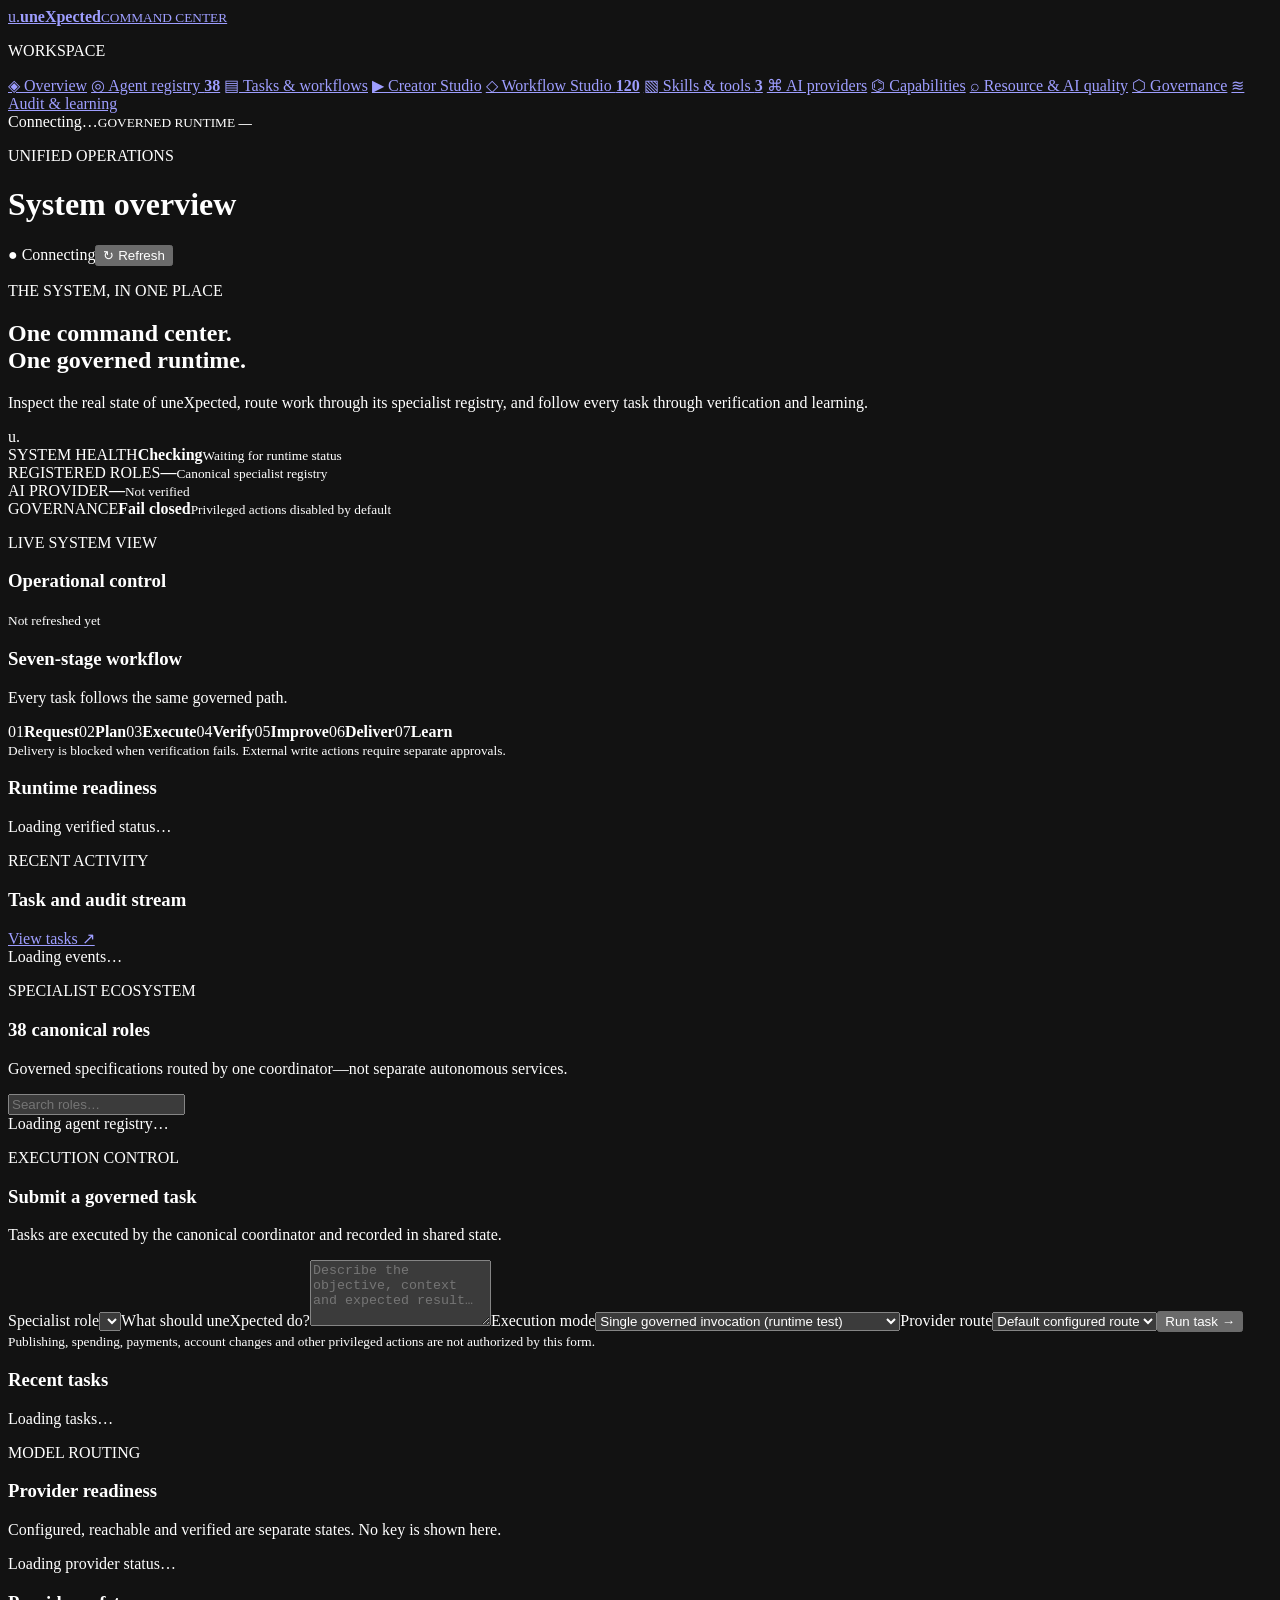
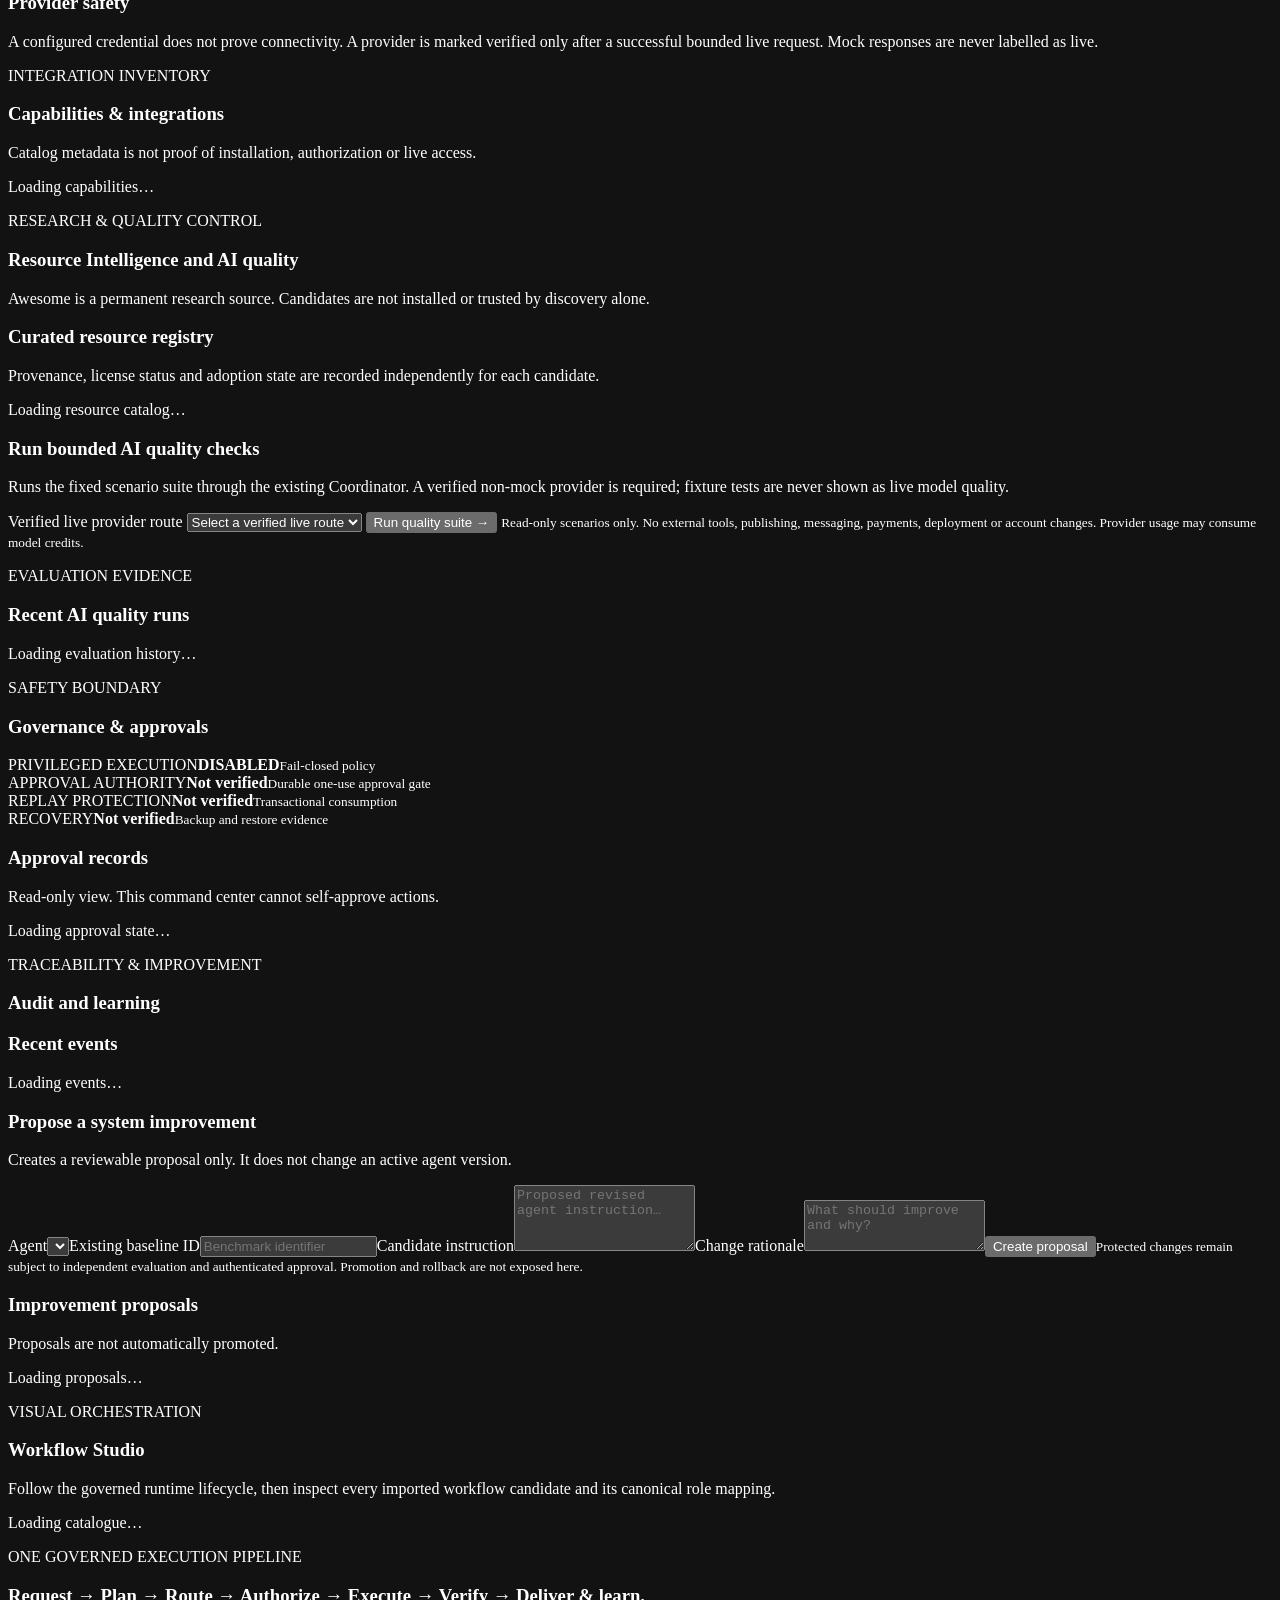
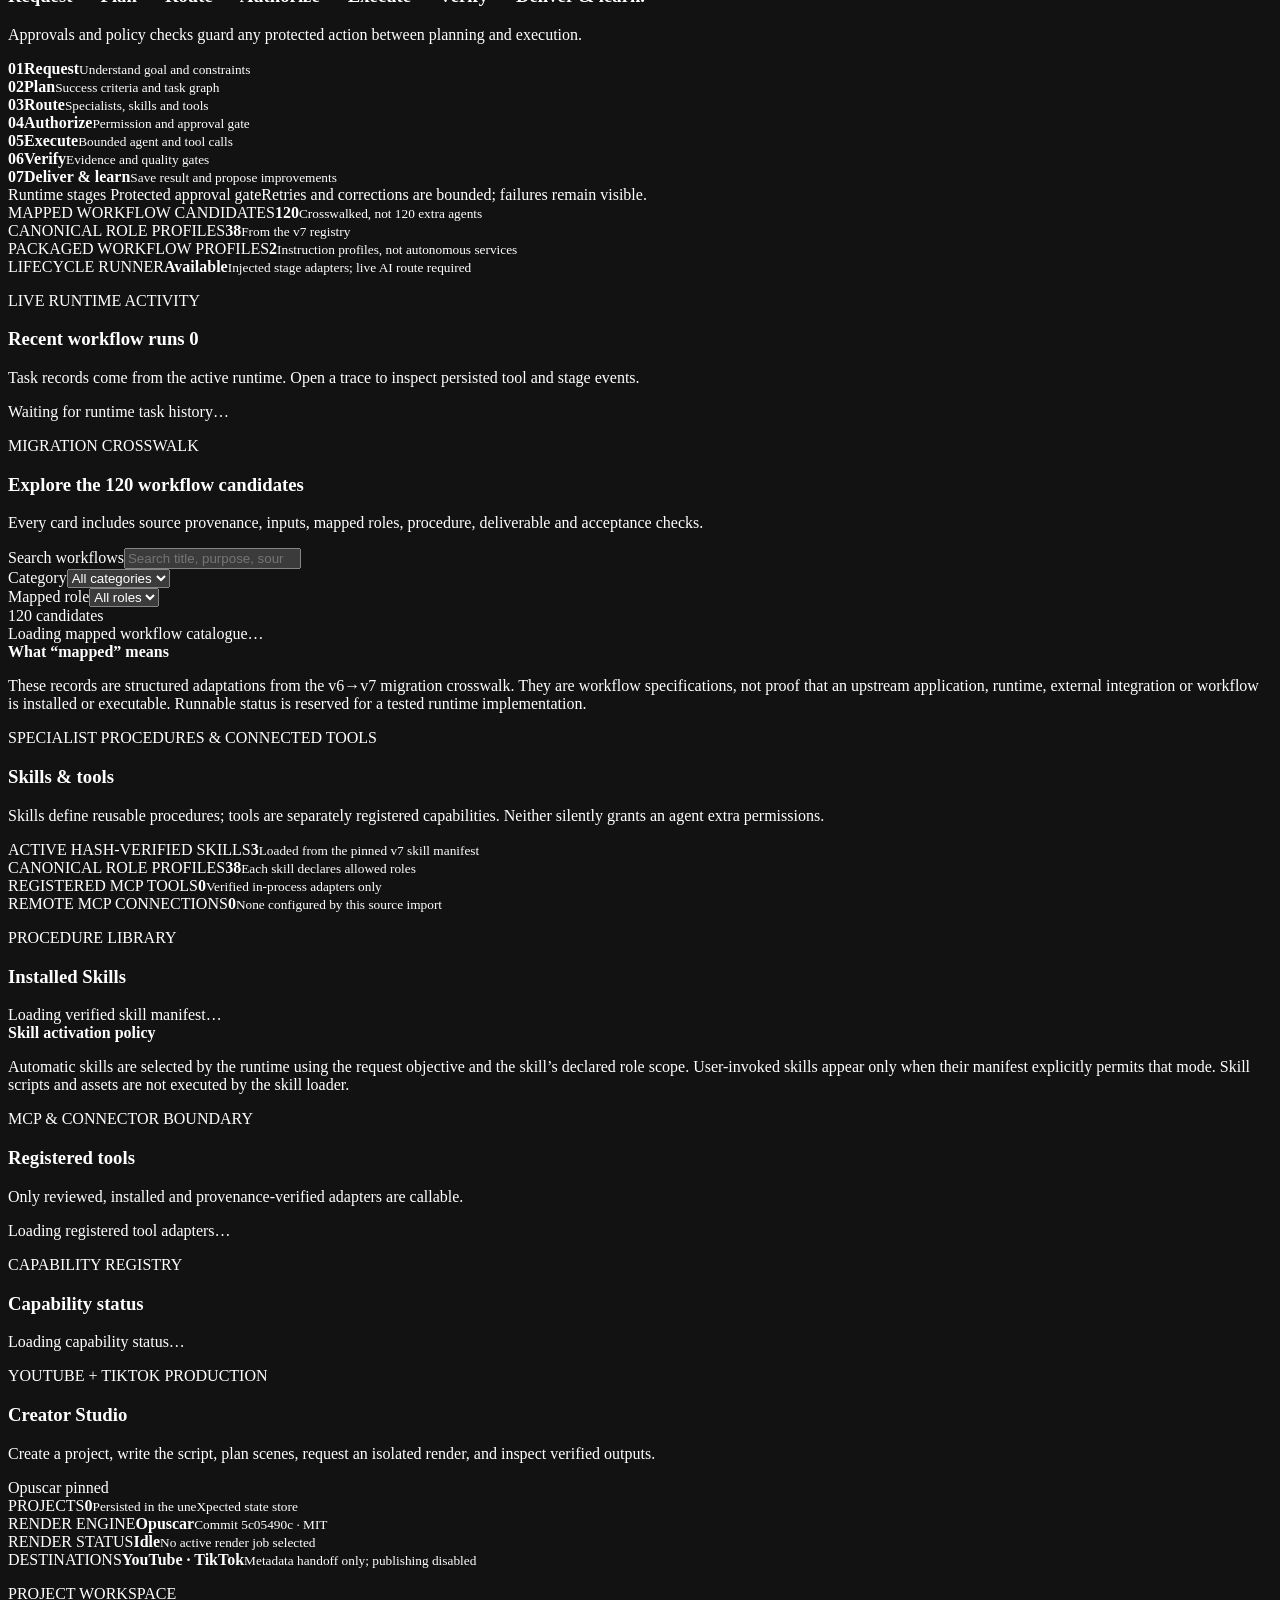
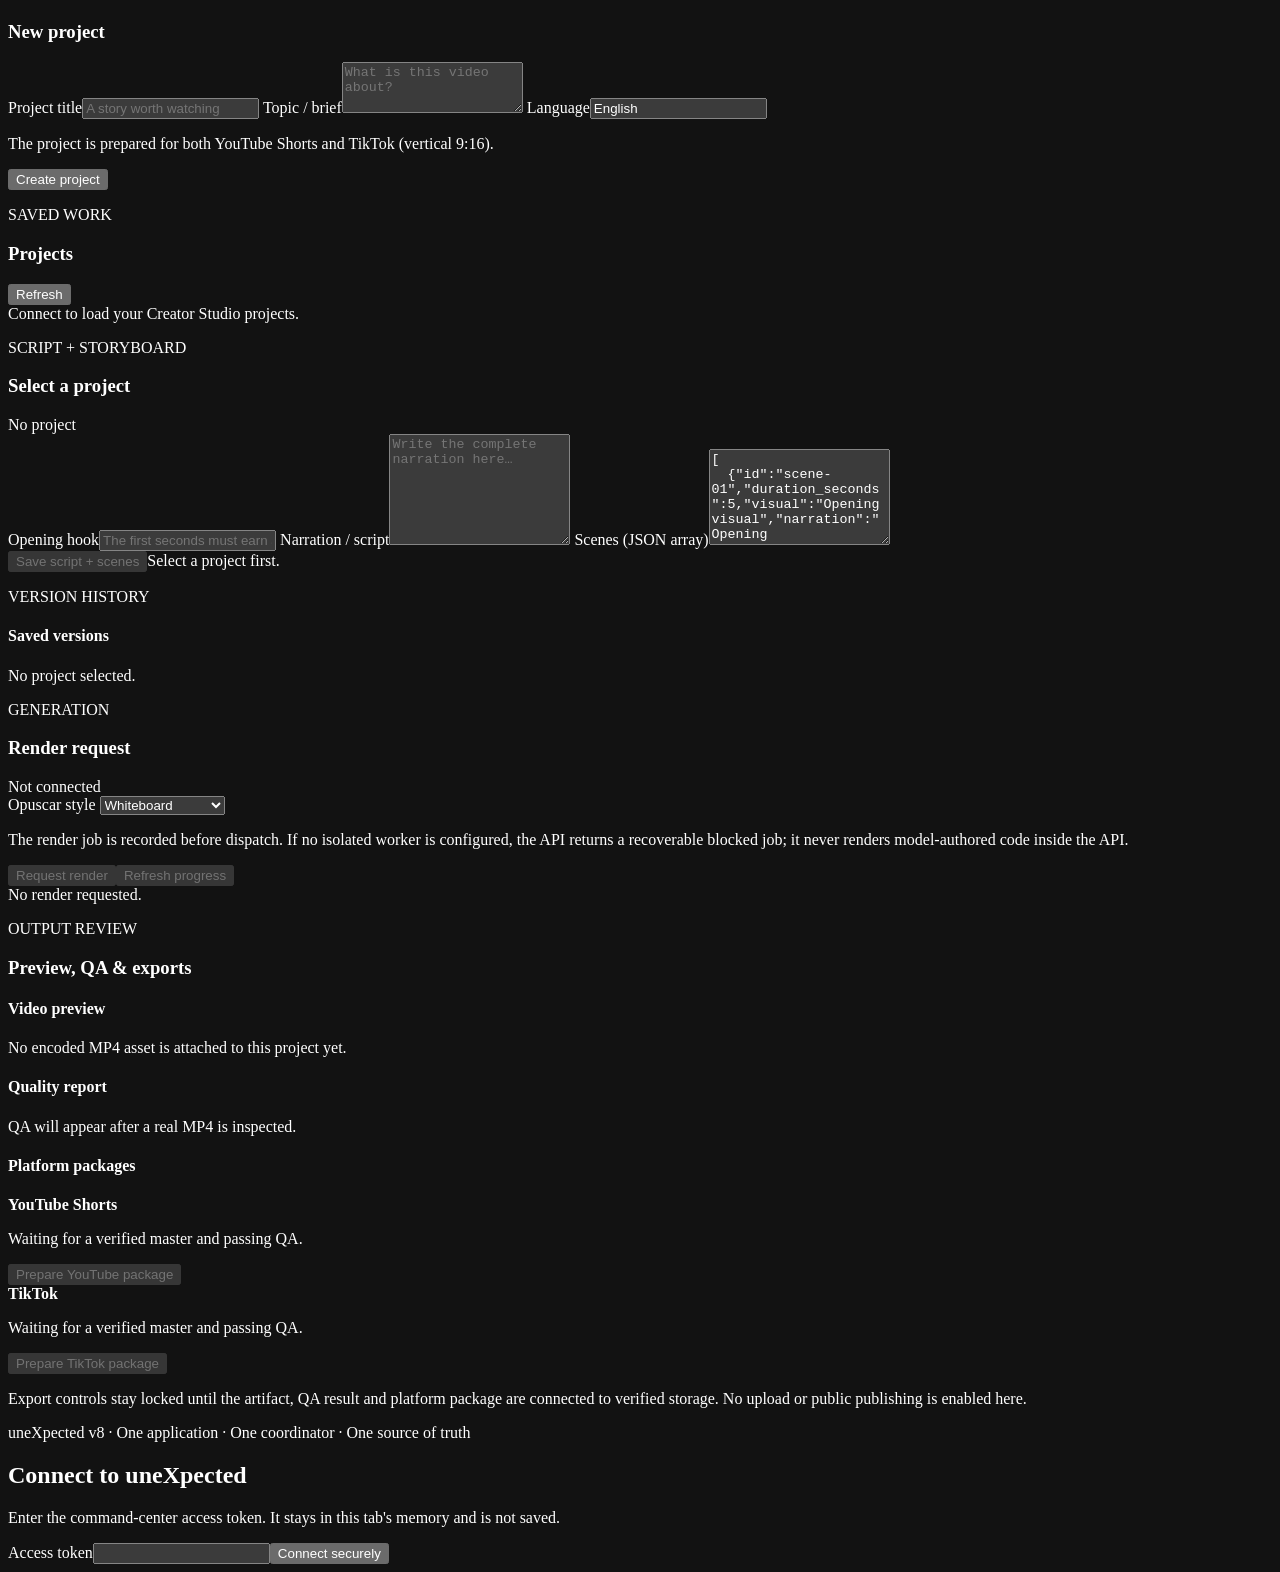
==== commit 6d76041c: "feat: add Creator Studio workspace to command center" ====
--- a/web/index.html
+++ b/web/index.html
@@ -14,6 +14,7 @@
 <a class="nav active" href="#overview" data-view="overview">◈ Overview</a>
 <a class="nav" href="#agents" data-view="agents">◎ Agent registry <b id="nav-count">38</b></a>
 <a class="nav" href="#tasks" data-view="tasks">▤ Tasks & workflows</a>
+<a class="nav" href="#creator" data-view="creator">▶ Creator Studio</a>
 <a class="nav" href="#workflows" data-view="workflows">◇ Workflow Studio <b id="workflow-nav-count">120</b></a>
 <a class="nav" href="#skills" data-view="skills">▧ Skills & tools <b id="skill-nav-count">3</b></a>
 <a class="nav" href="#providers" data-view="providers">⌘ AI providers</a>
@@ -85,7 +86,76 @@
 <div class="panel source-note" id="skill-policy-note"><b>Skill activation policy</b><p>Automatic skills are selected by the runtime using the request objective and the skill’s declared role scope. User-invoked skills appear only when their manifest explicitly permits that mode. Skill scripts and assets are not executed by the skill loader.</p></div>
 <div class="heading"><div><p class="eyebrow">MCP & CONNECTOR BOUNDARY</p><h3>Registered tools</h3><p>Only reviewed, installed and provenance-verified adapters are callable.</p></div></div><div id="mcp-tool-grid" class="tool-grid"><div class="empty">Loading registered tool adapters…</div></div>
 <div class="heading"><div><p class="eyebrow">CAPABILITY REGISTRY</p><h3>Capability status</h3></div></div><article class="panel"><div id="skills-capability-list" class="list">Loading capability status…</div></article>
-</section><footer>uneXpected v8 · One application · One coordinator · One source of truth</footer>
+</section><section class="view" id="view-creator">
+<div class="heading"><div><p class="eyebrow">YOUTUBE + TIKTOK PRODUCTION</p><h3>Creator Studio</h3><p>Create a project, write the script, plan scenes, request an isolated render, and inspect verified outputs.</p></div><span class="state ok">Opuscar pinned</span></div>
+<div class="metrics creator-metrics">
+<article><label>PROJECTS</label><strong id="creator-project-count">0</strong><small>Persisted in the uneXpected state store</small></article>
+<article><label>RENDER ENGINE</label><strong>Opuscar</strong><small>Commit 5c05490c · MIT</small></article>
+<article><label>RENDER STATUS</label><strong id="creator-render-state">Idle</strong><small id="creator-render-detail">No active render job selected</small></article>
+<article><label>DESTINATIONS</label><strong>YouTube · TikTok</strong><small>Metadata handoff only; publishing disabled</small></article>
+</div>
+<div class="creator-layout">
+<div class="creator-column">
+<article class="panel">
+<div class="heading"><div><p class="eyebrow">PROJECT WORKSPACE</p><h3>New project</h3></div></div>
+<form id="creator-project-form" class="creator-form">
+<label for="creator-title">Project title</label><input id="creator-title" maxlength="180" required placeholder="A story worth watching">
+<label for="creator-topic">Topic / brief</label><textarea id="creator-topic" rows="3" maxlength="600" required placeholder="What is this video about?"></textarea>
+<label for="creator-language">Language</label><input id="creator-language" maxlength="48" value="English" required>
+<p class="muted">The project is prepared for both YouTube Shorts and TikTok (vertical 9:16).</p>
+<button class="button primary" id="creator-create" type="submit">Create project</button>
+<div class="creator-result" id="creator-create-result" role="status"></div>
+</form>
+</article>
+<article class="panel">
+<div class="heading"><div><p class="eyebrow">SAVED WORK</p><h3>Projects</h3></div><button type="button" class="button secondary" id="creator-refresh">Refresh</button></div>
+<div id="creator-project-list" class="creator-project-list"><div class="empty">Connect to load your Creator Studio projects.</div></div>
+</article>
+</div>
+<div class="creator-column">
+<article class="panel">
+<div class="heading"><div><p class="eyebrow">SCRIPT + STORYBOARD</p><h3 id="creator-editor-title">Select a project</h3></div><span class="state" id="creator-project-status">No project</span></div>
+<form id="creator-version-form" class="creator-form">
+<label for="creator-hook">Opening hook</label><input id="creator-hook" maxlength="500" placeholder="The first seconds must earn attention">
+<label for="creator-script">Narration / script</label><textarea id="creator-script" rows="7" maxlength="16000" placeholder="Write the complete narration here…"></textarea>
+<label for="creator-scenes">Scenes (JSON array)</label><textarea id="creator-scenes" rows="6" spellcheck="false">[
+  {"id":"scene-01","duration_seconds":5,"visual":"Opening visual","narration":"Opening hook","on_screen_text":"Watch this"}
+]</textarea>
+<div class="button-row"><button class="button primary" id="creator-save-version" type="submit" disabled>Save script + scenes</button><span id="creator-version-state" class="muted">Select a project first.</span></div>
+</form>
+<div class="creator-subsection"><div class="heading"><div><p class="eyebrow">VERSION HISTORY</p><h4>Saved versions</h4></div></div><div id="creator-versions" class="list"><div class="empty">No project selected.</div></div></div>
+</article>
+<article class="panel">
+<div class="heading"><div><p class="eyebrow">GENERATION</p><h3>Render request</h3></div><span class="state" id="creator-engine-state">Not connected</span></div>
+<div class="creator-form">
+<label for="creator-style">Opuscar style</label>
+<select id="creator-style">
+<option value="whiteboard">Whiteboard</option><option value="papercut-red">Papercut red</option><option value="kino-montage">Kino montage</option><option value="blueprint">Blueprint</option><option value="risograph">Risograph</option><option value="woodcut">Woodcut</option><option value="silkscreen-poster">Silkscreen poster</option>
+</select>
+<p class="muted">The render job is recorded before dispatch. If no isolated worker is configured, the API returns a recoverable blocked job; it never renders model-authored code inside the API.</p>
+<div class="button-row"><button class="button primary" id="creator-render" type="button" disabled>Request render</button><button class="button secondary" id="creator-job-refresh" type="button" disabled>Refresh progress</button></div>
+<div id="creator-render-result" class="creator-result" role="status">No render requested.</div>
+</div>
+</article>
+<article class="panel">
+<div class="heading"><div><p class="eyebrow">OUTPUT REVIEW</p><h3>Preview, QA & exports</h3></div></div>
+<div class="creator-output-grid">
+<div><h4>Video preview</h4><div id="creator-preview" class="creator-preview"><span>No encoded MP4 asset is attached to this project yet.</span></div></div>
+<div><h4>Quality report</h4><div id="creator-qa" class="list"><div class="empty">QA will appear after a real MP4 is inspected.</div></div></div>
+</div>
+<div class="creator-subsection">
+<h4>Platform packages</h4>
+<div class="creator-export-grid">
+<div class="creator-export-card"><b>YouTube Shorts</b><p id="creator-youtube-state">Waiting for a verified master and passing QA.</p><button type="button" class="button secondary" disabled>Prepare YouTube package</button></div>
+<div class="creator-export-card"><b>TikTok</b><p id="creator-tiktok-state">Waiting for a verified master and passing QA.</p><button type="button" class="button secondary" disabled>Prepare TikTok package</button></div>
+</div>
+<p class="muted">Export controls stay locked until the artifact, QA result and platform package are connected to verified storage. No upload or public publishing is enabled here.</p>
+</div>
+</article>
+</div>
+</div>
+</section>
+<footer>uneXpected v8 · One application · One coordinator · One source of truth</footer>
 </main></div>
 <div class="auth-overlay" id="auth-overlay"><form id="auth-form"><h2>Connect to uneXpected</h2><p>Enter the command-center access token. It stays in this tab's memory and is not saved.</p><label for="auth-token">Access token</label><input id="auth-token" type="password" autocomplete="off" required><button class="button primary">Connect securely</button><small id="auth-error"></small></form></div>
 <div id="toast" role="status" aria-live="polite"></div>
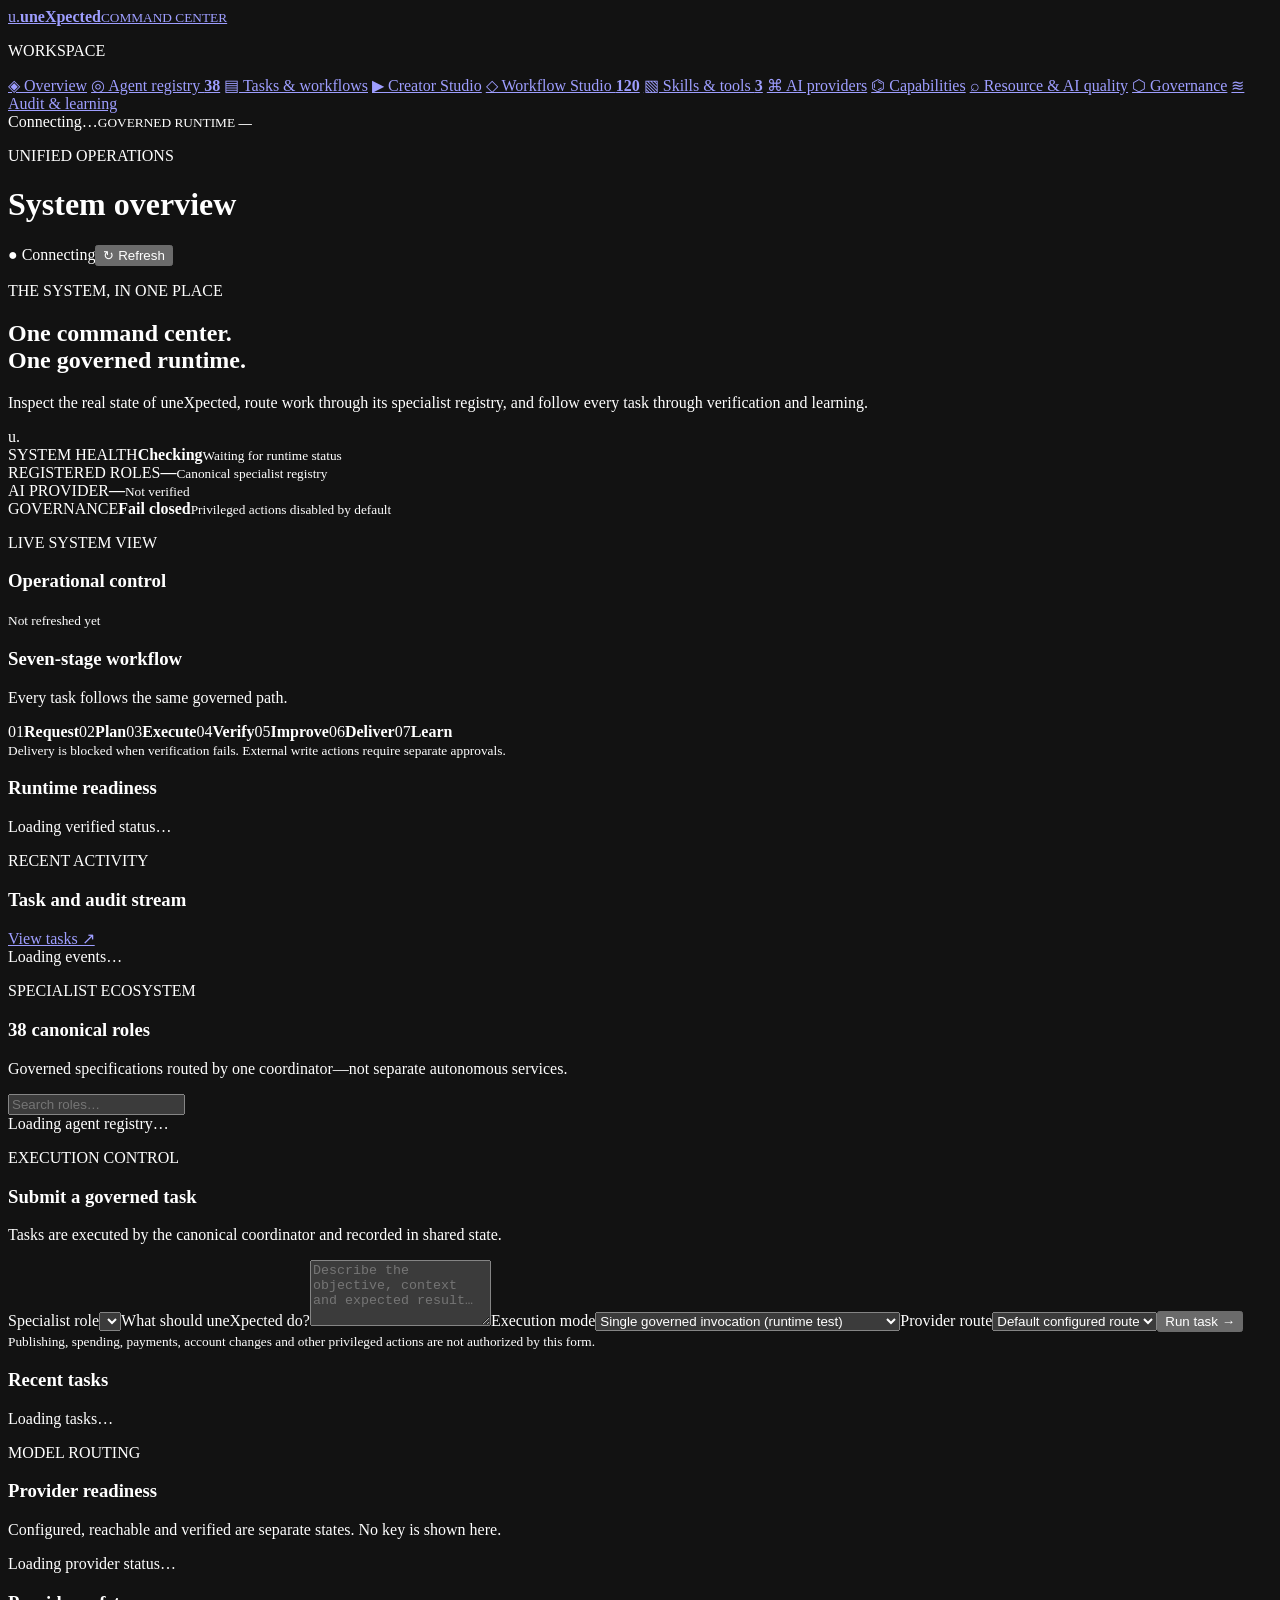
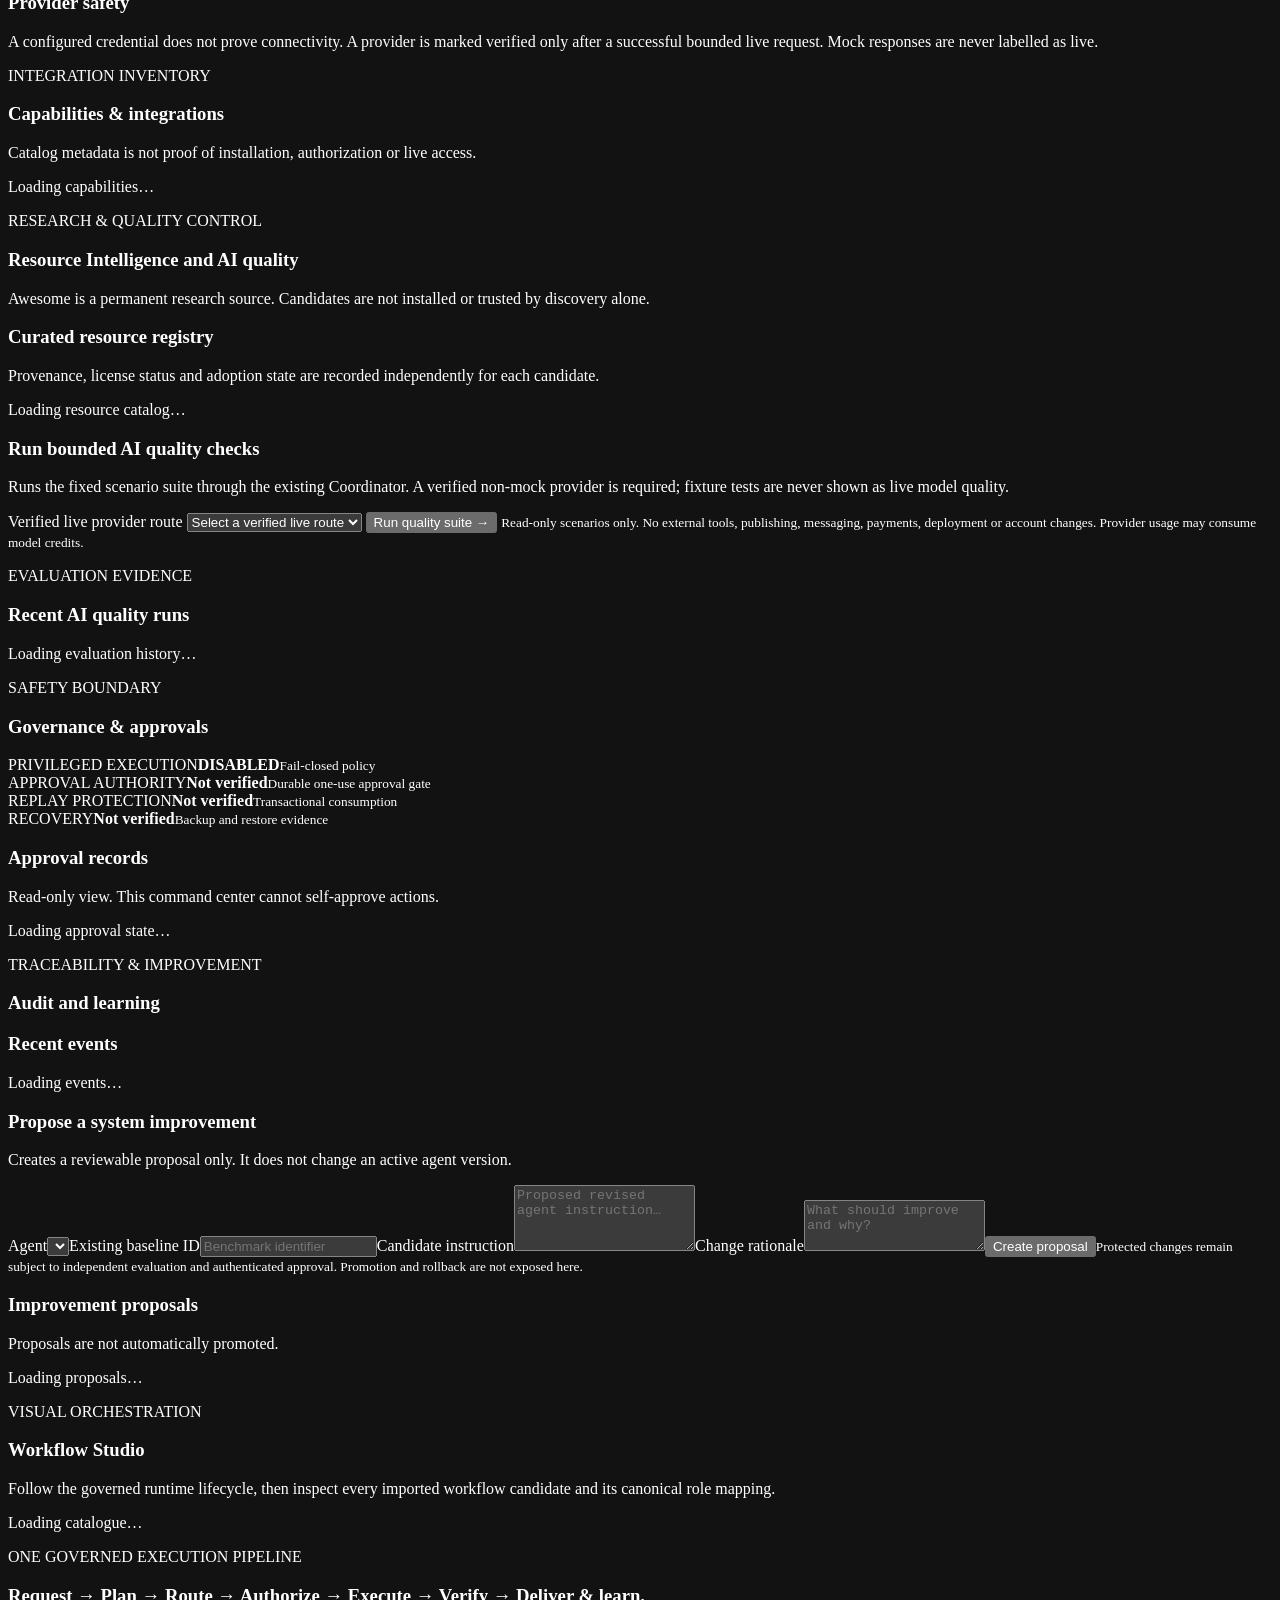
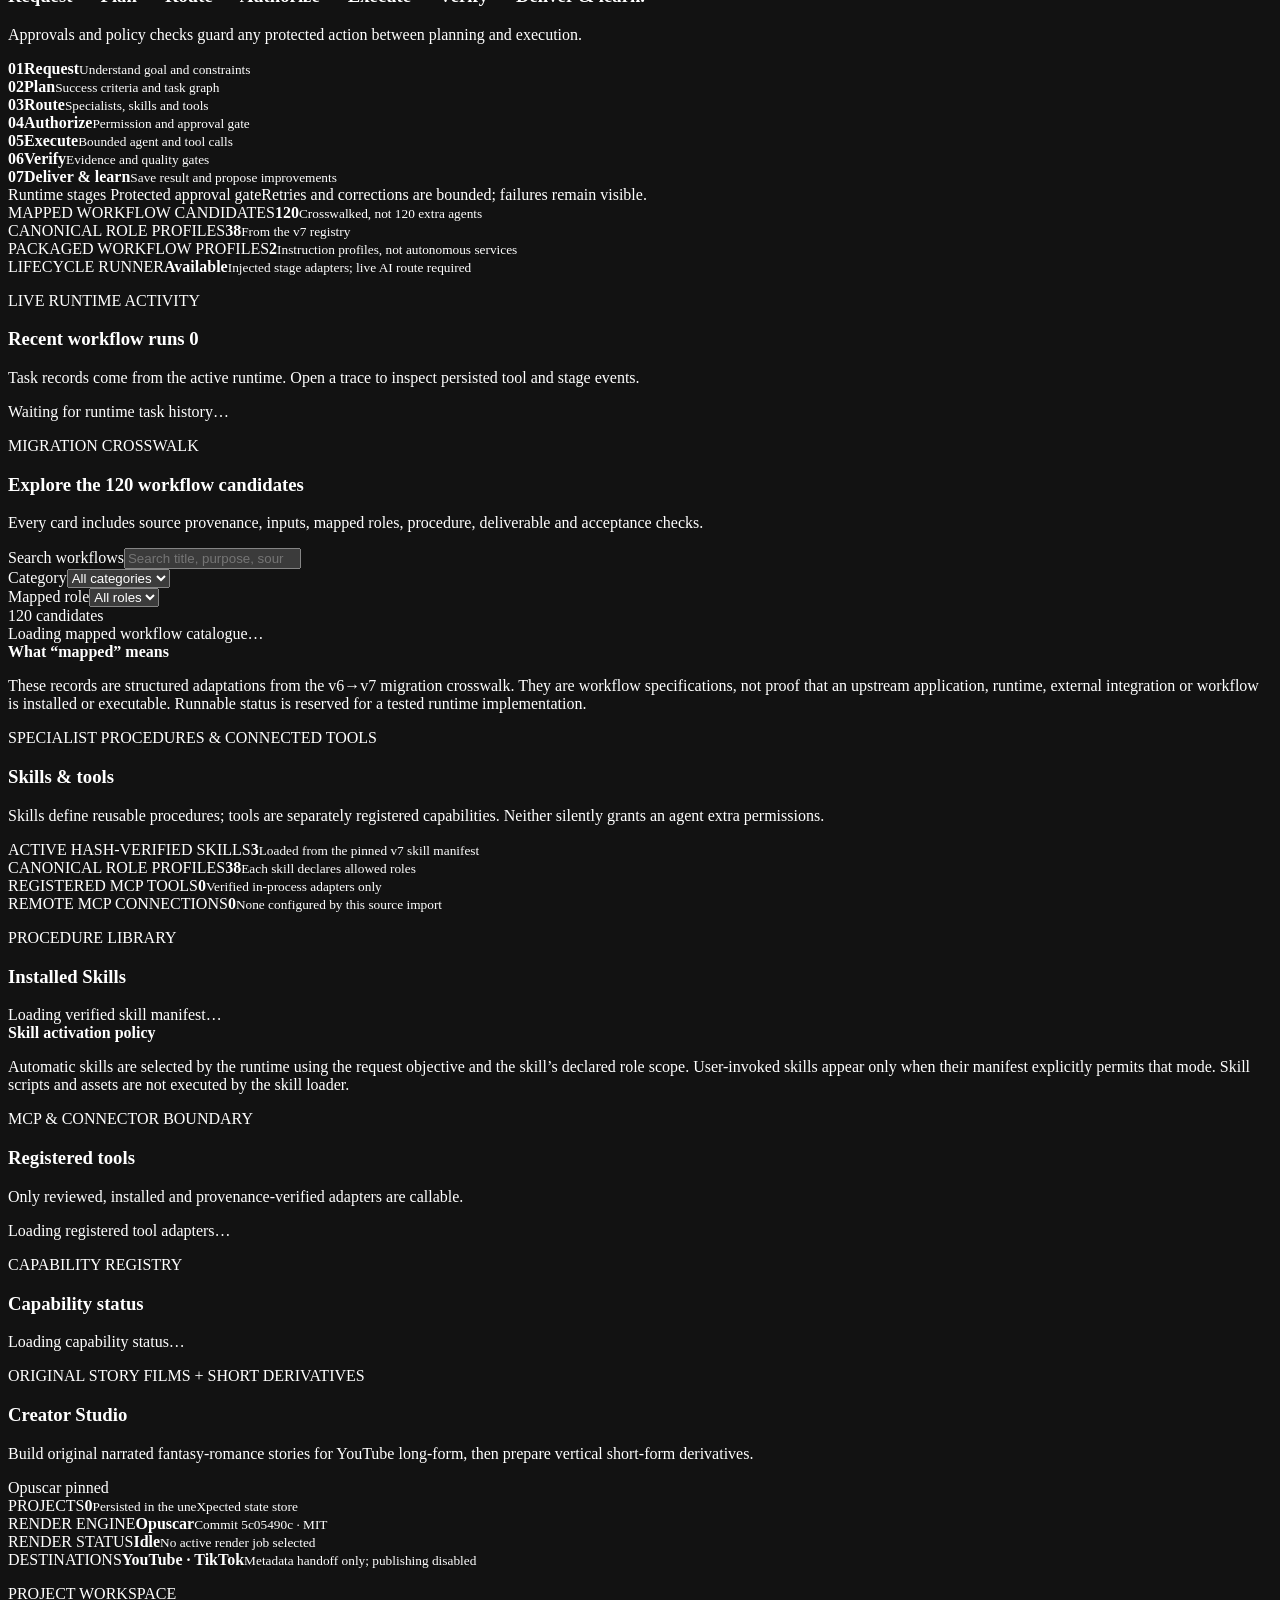
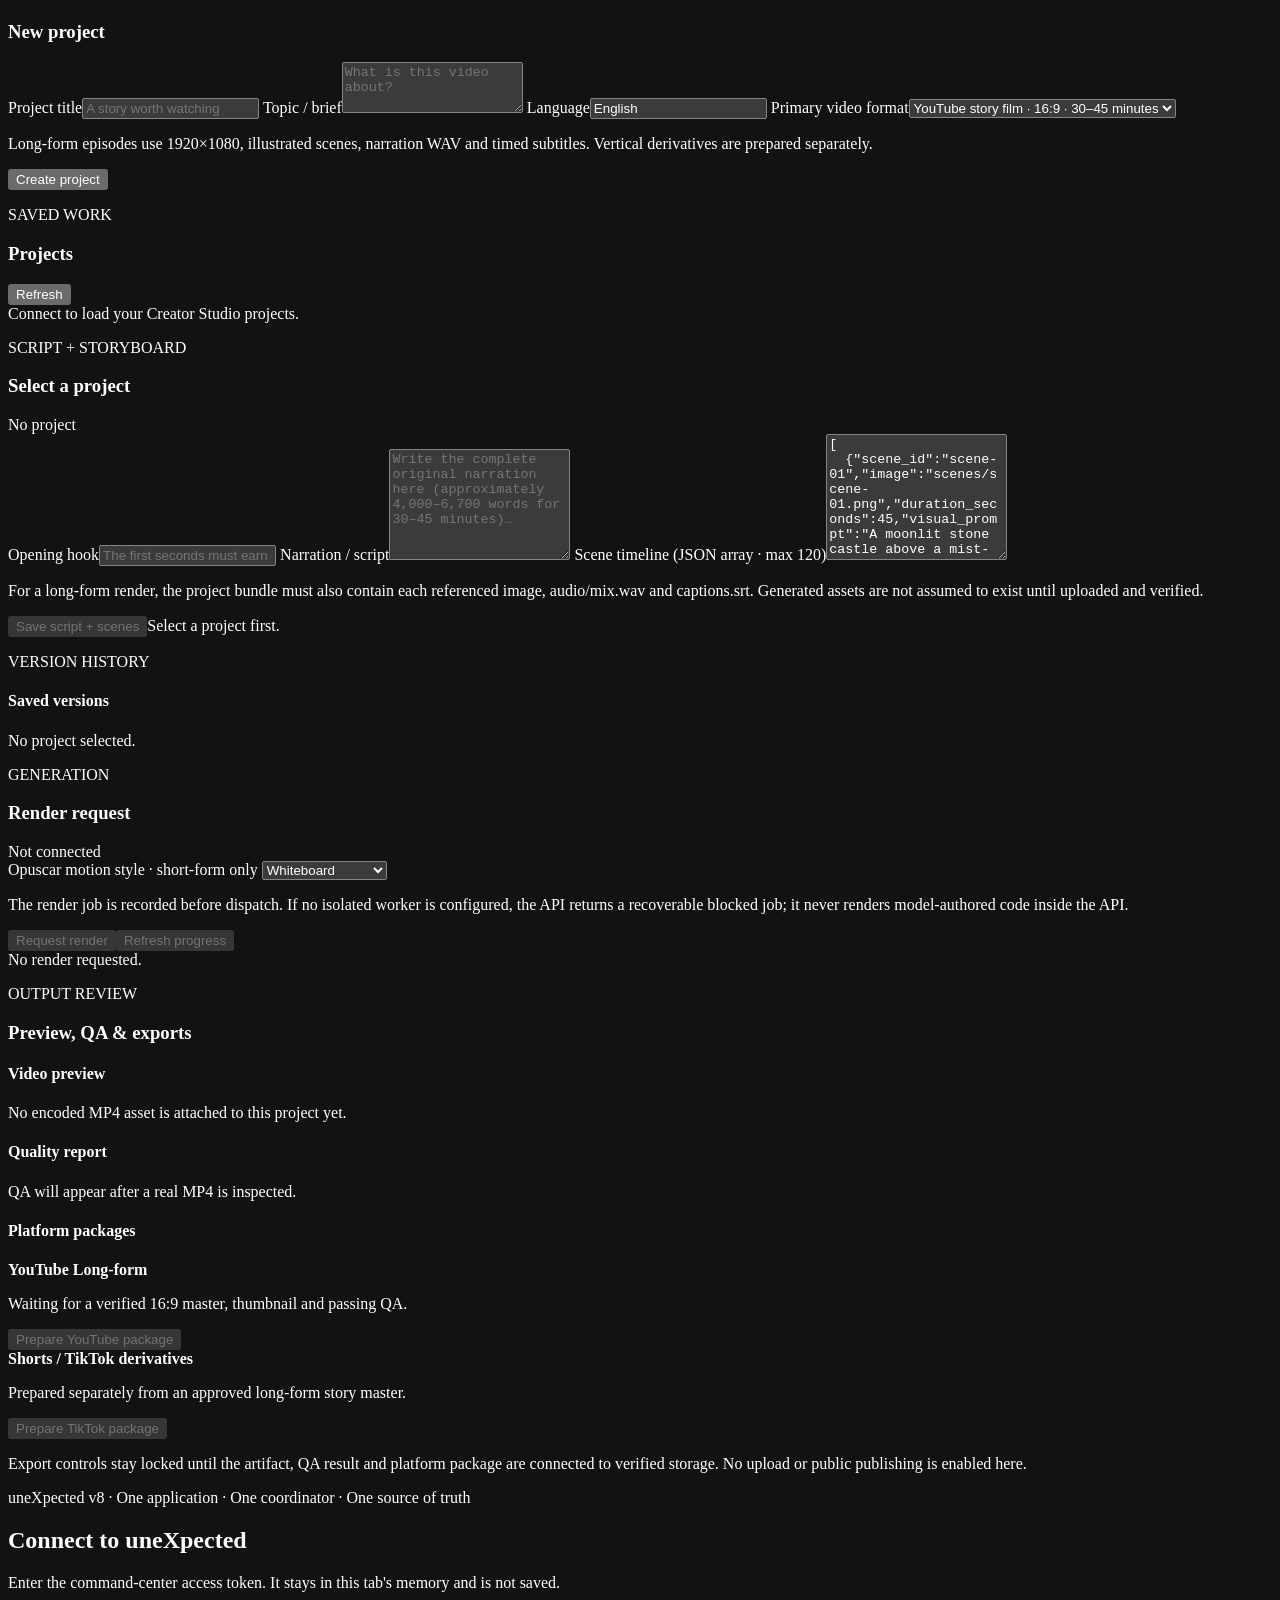
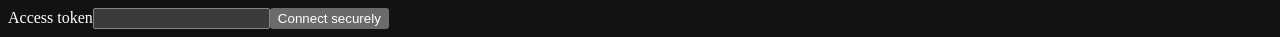
==== commit 2668dc52: "feat: add original long-form story film pipeline" ====
--- a/web/index.html
+++ b/web/index.html
@@ -87,7 +87,7 @@
 <div class="heading"><div><p class="eyebrow">MCP & CONNECTOR BOUNDARY</p><h3>Registered tools</h3><p>Only reviewed, installed and provenance-verified adapters are callable.</p></div></div><div id="mcp-tool-grid" class="tool-grid"><div class="empty">Loading registered tool adapters…</div></div>
 <div class="heading"><div><p class="eyebrow">CAPABILITY REGISTRY</p><h3>Capability status</h3></div></div><article class="panel"><div id="skills-capability-list" class="list">Loading capability status…</div></article>
 </section><section class="view" id="view-creator">
-<div class="heading"><div><p class="eyebrow">YOUTUBE + TIKTOK PRODUCTION</p><h3>Creator Studio</h3><p>Create a project, write the script, plan scenes, request an isolated render, and inspect verified outputs.</p></div><span class="state ok">Opuscar pinned</span></div>
+<div class="heading"><div><p class="eyebrow">ORIGINAL STORY FILMS + SHORT DERIVATIVES</p><h3>Creator Studio</h3><p>Build original narrated fantasy-romance stories for YouTube long-form, then prepare vertical short-form derivatives.</p></div><span class="state ok">Opuscar pinned</span></div>
 <div class="metrics creator-metrics">
 <article><label>PROJECTS</label><strong id="creator-project-count">0</strong><small>Persisted in the uneXpected state store</small></article>
 <article><label>RENDER ENGINE</label><strong>Opuscar</strong><small>Commit 5c05490c · MIT</small></article>
@@ -102,7 +102,7 @@
 <label for="creator-title">Project title</label><input id="creator-title" maxlength="180" required placeholder="A story worth watching">
 <label for="creator-topic">Topic / brief</label><textarea id="creator-topic" rows="3" maxlength="600" required placeholder="What is this video about?"></textarea>
 <label for="creator-language">Language</label><input id="creator-language" maxlength="48" value="English" required>
-<p class="muted">The project is prepared for both YouTube Shorts and TikTok (vertical 9:16).</p>
+<label for="creator-format">Primary video format</label><select id="creator-format"><option value="youtube_longform">YouTube story film · 16:9 · 30–45 minutes</option><option value="youtube_shorts">YouTube Shorts + TikTok · 9:16</option></select><p class="muted" id="creator-format-note">Long-form episodes use 1920×1080, illustrated scenes, narration WAV and timed subtitles. Vertical derivatives are prepared separately.</p>
 <button class="button primary" id="creator-create" type="submit">Create project</button>
 <div class="creator-result" id="creator-create-result" role="status"></div>
 </form>
@@ -117,10 +117,10 @@
 <div class="heading"><div><p class="eyebrow">SCRIPT + STORYBOARD</p><h3 id="creator-editor-title">Select a project</h3></div><span class="state" id="creator-project-status">No project</span></div>
 <form id="creator-version-form" class="creator-form">
 <label for="creator-hook">Opening hook</label><input id="creator-hook" maxlength="500" placeholder="The first seconds must earn attention">
-<label for="creator-script">Narration / script</label><textarea id="creator-script" rows="7" maxlength="16000" placeholder="Write the complete narration here…"></textarea>
-<label for="creator-scenes">Scenes (JSON array)</label><textarea id="creator-scenes" rows="6" spellcheck="false">[
-  {"id":"scene-01","duration_seconds":5,"visual":"Opening visual","narration":"Opening hook","on_screen_text":"Watch this"}
-]</textarea>
+<label for="creator-script">Narration / script</label><textarea id="creator-script" rows="7" maxlength="100000" placeholder="Write the complete original narration here (approximately 4,000–6,700 words for 30–45 minutes)…"></textarea>
+<label for="creator-scenes">Scene timeline (JSON array · max 120)</label><textarea id="creator-scenes" rows="8" spellcheck="false">[
+  {"scene_id":"scene-01","image":"scenes/scene-01.png","duration_seconds":45,"visual_prompt":"A moonlit stone castle above a mist-covered forest","narration":"The night the pact was broken, the wolves fell silent.","on_screen_text":"A vow older than the kingdom"}
+]</textarea><p class="muted">For a long-form render, the project bundle must also contain each referenced image, audio/mix.wav and captions.srt. Generated assets are not assumed to exist until uploaded and verified.</p>
 <div class="button-row"><button class="button primary" id="creator-save-version" type="submit" disabled>Save script + scenes</button><span id="creator-version-state" class="muted">Select a project first.</span></div>
 </form>
 <div class="creator-subsection"><div class="heading"><div><p class="eyebrow">VERSION HISTORY</p><h4>Saved versions</h4></div></div><div id="creator-versions" class="list"><div class="empty">No project selected.</div></div></div>
@@ -128,7 +128,7 @@
 <article class="panel">
 <div class="heading"><div><p class="eyebrow">GENERATION</p><h3>Render request</h3></div><span class="state" id="creator-engine-state">Not connected</span></div>
 <div class="creator-form">
-<label for="creator-style">Opuscar style</label>
+<label for="creator-style">Opuscar motion style · short-form only</label>
 <select id="creator-style">
 <option value="whiteboard">Whiteboard</option><option value="papercut-red">Papercut red</option><option value="kino-montage">Kino montage</option><option value="blueprint">Blueprint</option><option value="risograph">Risograph</option><option value="woodcut">Woodcut</option><option value="silkscreen-poster">Silkscreen poster</option>
 </select>
@@ -146,8 +146,8 @@
 <div class="creator-subsection">
 <h4>Platform packages</h4>
 <div class="creator-export-grid">
-<div class="creator-export-card"><b>YouTube Shorts</b><p id="creator-youtube-state">Waiting for a verified master and passing QA.</p><button type="button" class="button secondary" disabled>Prepare YouTube package</button></div>
-<div class="creator-export-card"><b>TikTok</b><p id="creator-tiktok-state">Waiting for a verified master and passing QA.</p><button type="button" class="button secondary" disabled>Prepare TikTok package</button></div>
+<div class="creator-export-card"><b>YouTube Long-form</b><p id="creator-youtube-state">Waiting for a verified 16:9 master, thumbnail and passing QA.</p><button type="button" class="button secondary" disabled>Prepare YouTube package</button></div>
+<div class="creator-export-card"><b>Shorts / TikTok derivatives</b><p id="creator-tiktok-state">Prepared separately from an approved long-form story master.</p><button type="button" class="button secondary" disabled>Prepare TikTok package</button></div>
 </div>
 <p class="muted">Export controls stay locked until the artifact, QA result and platform package are connected to verified storage. No upload or public publishing is enabled here.</p>
 </div>
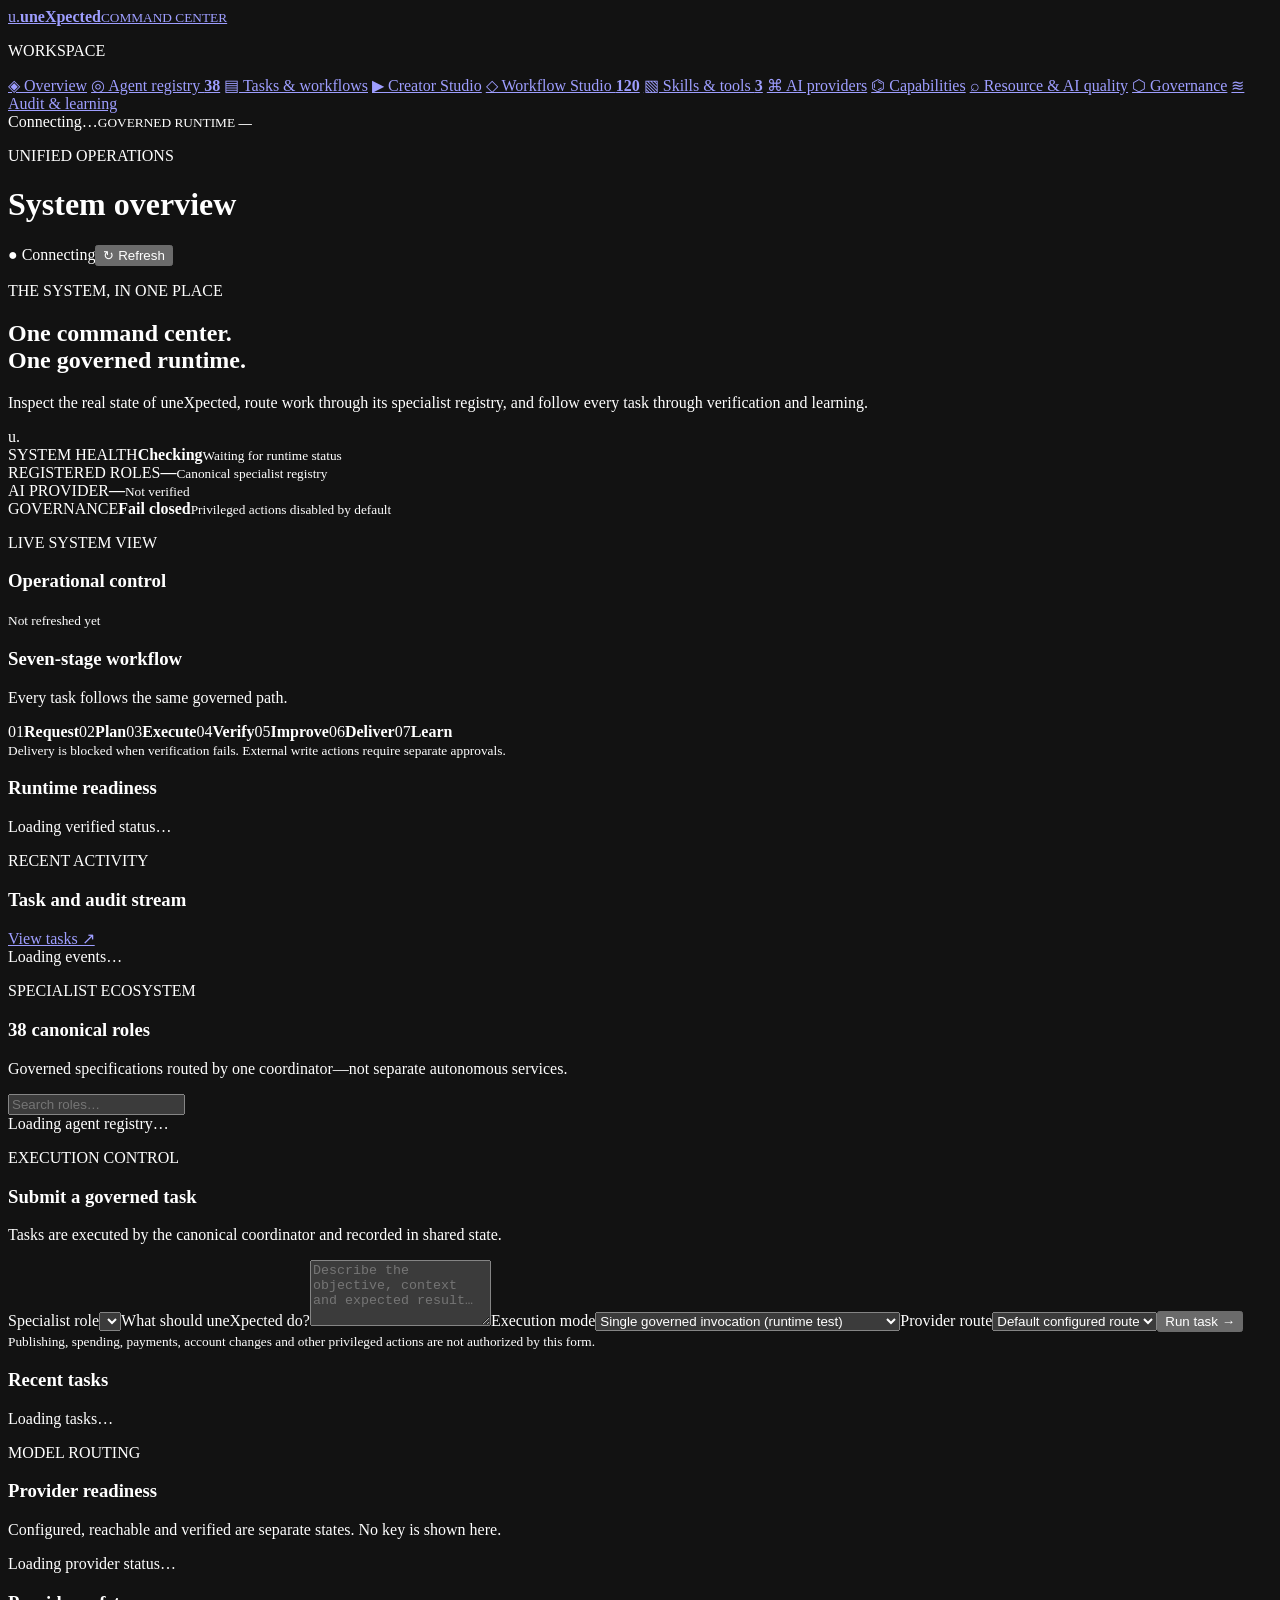
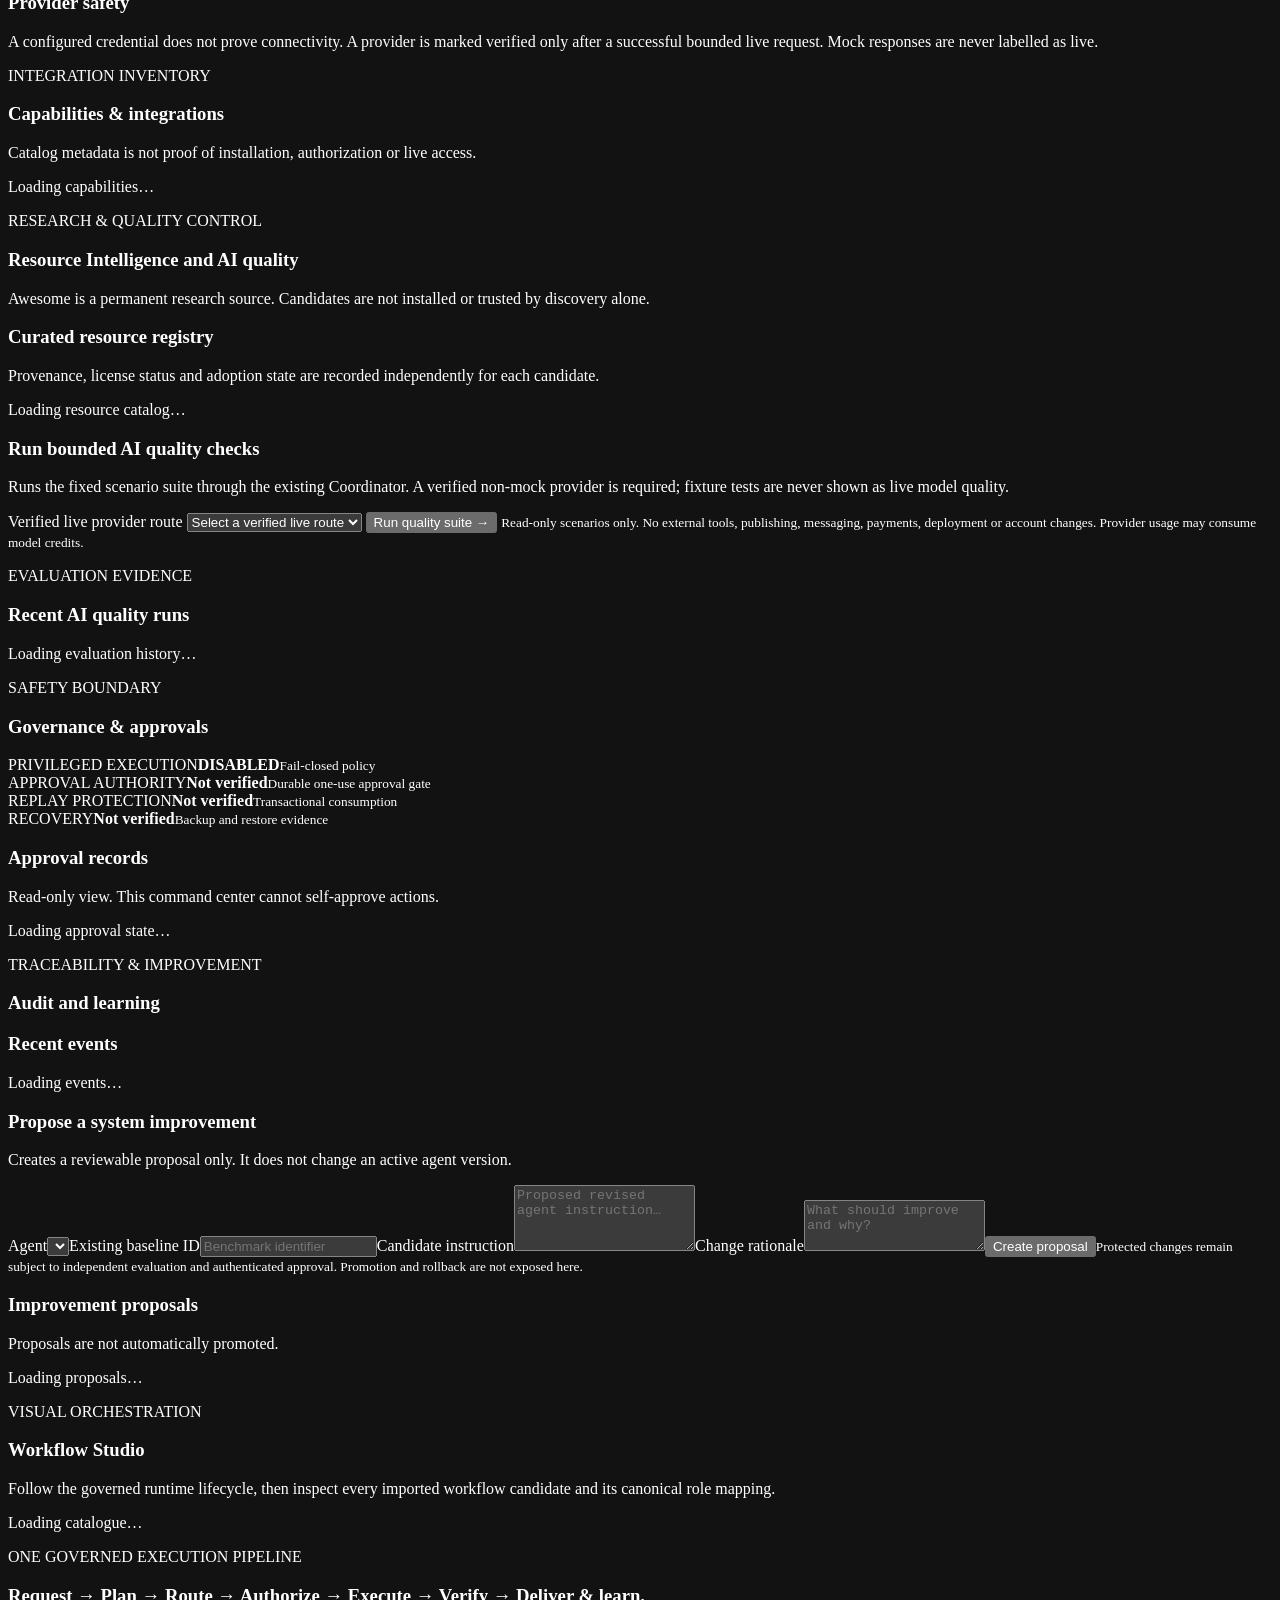
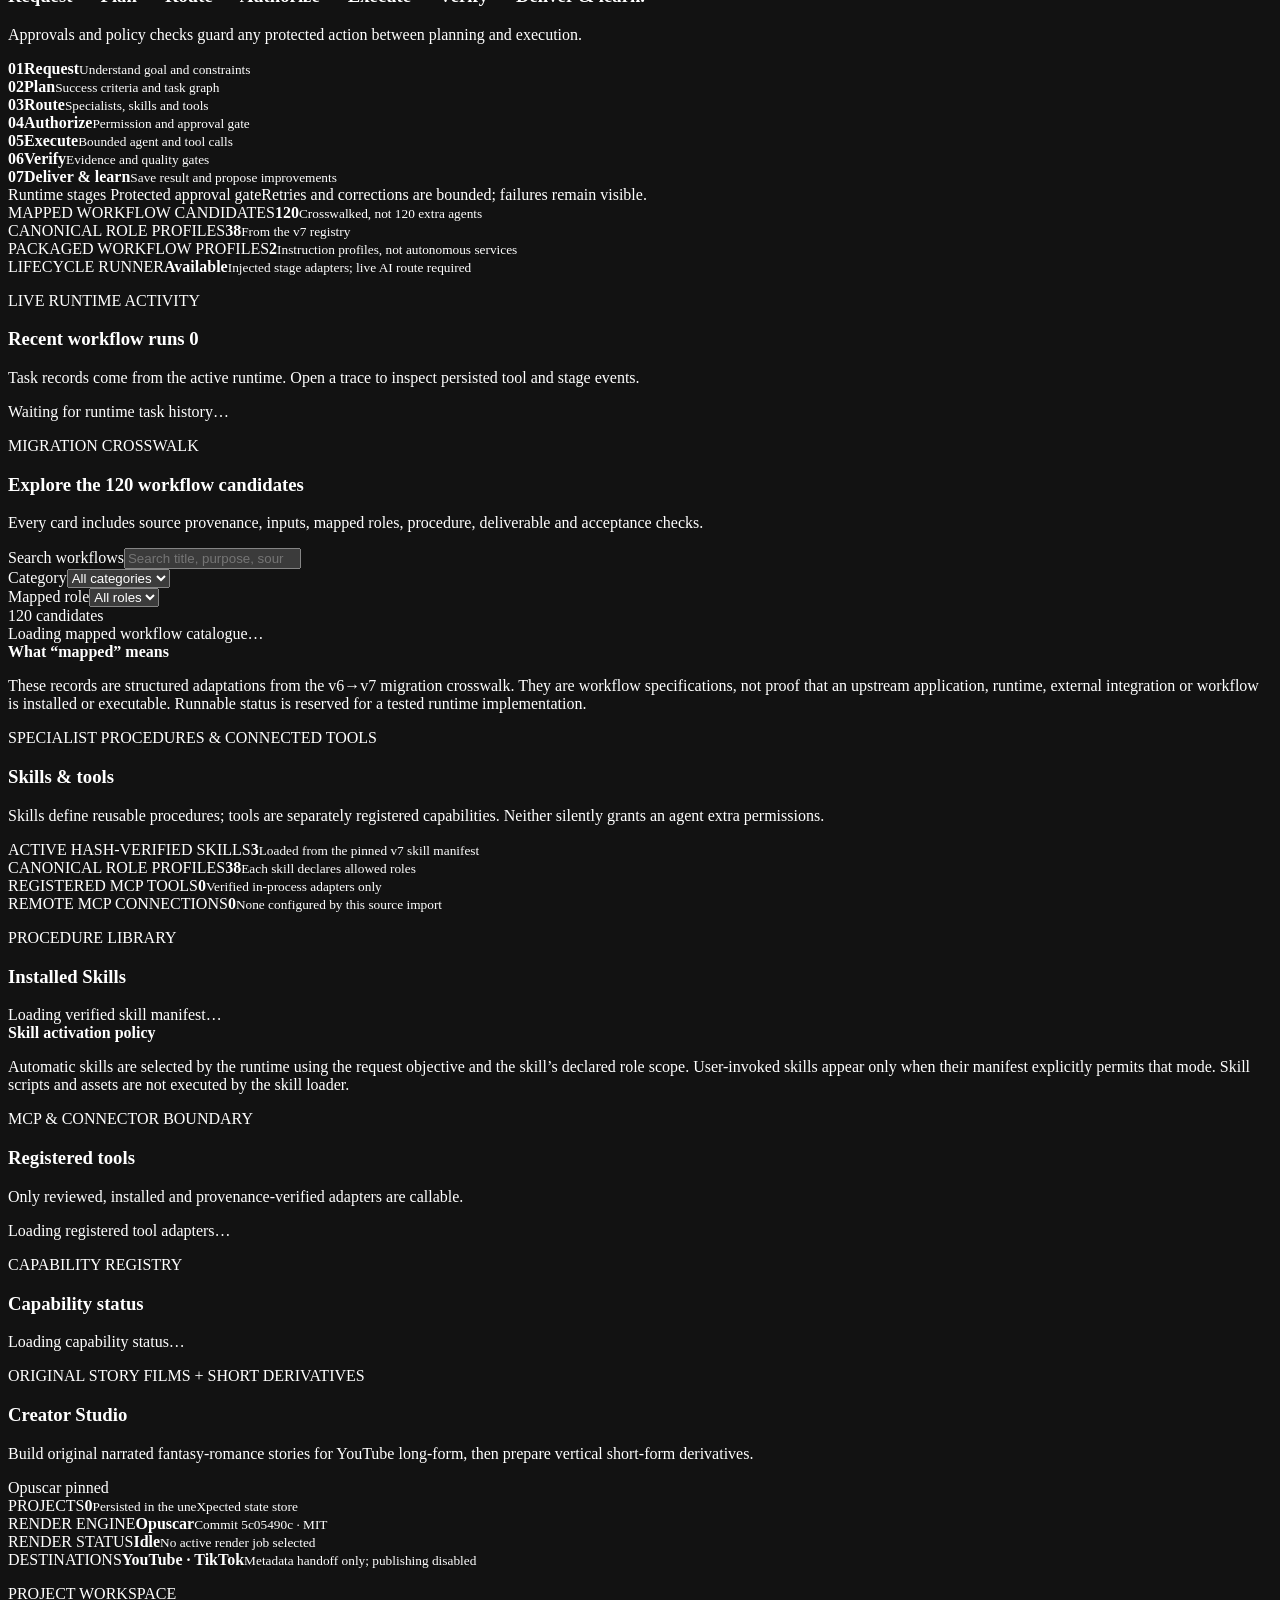
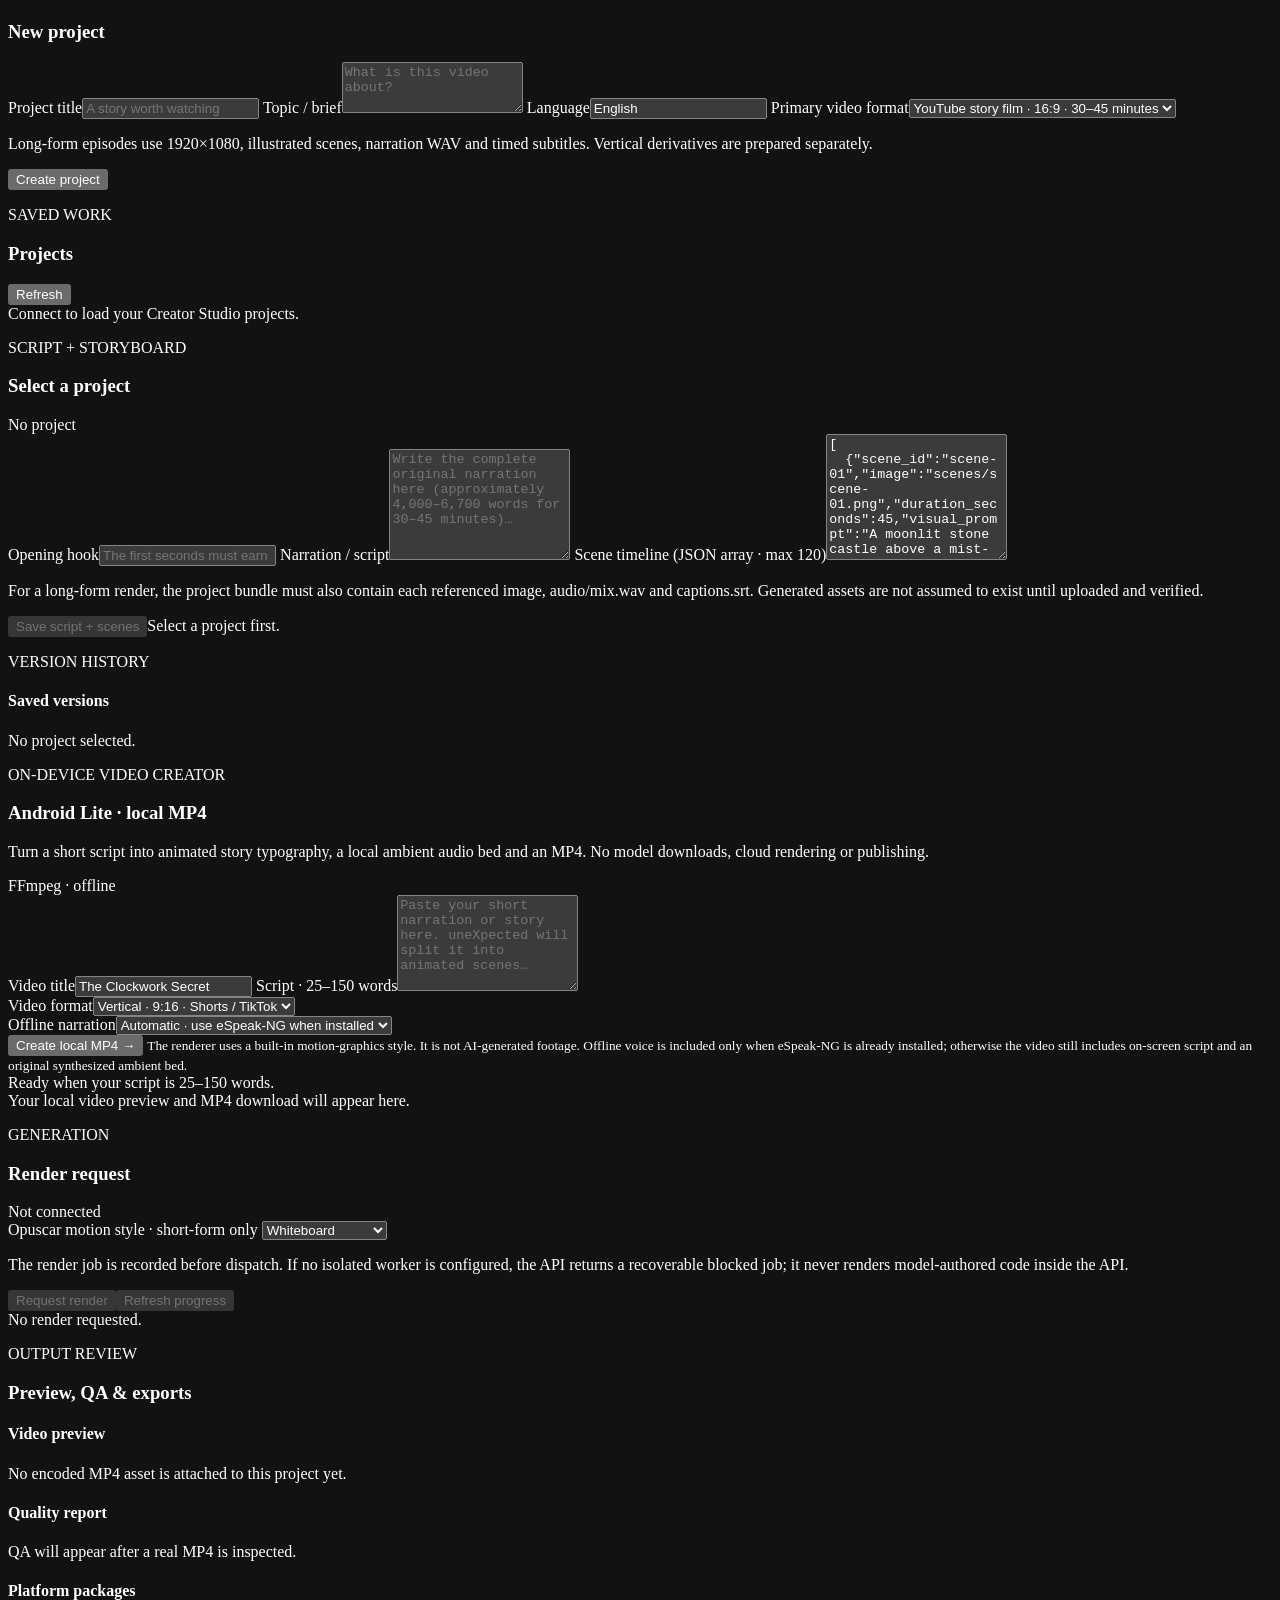
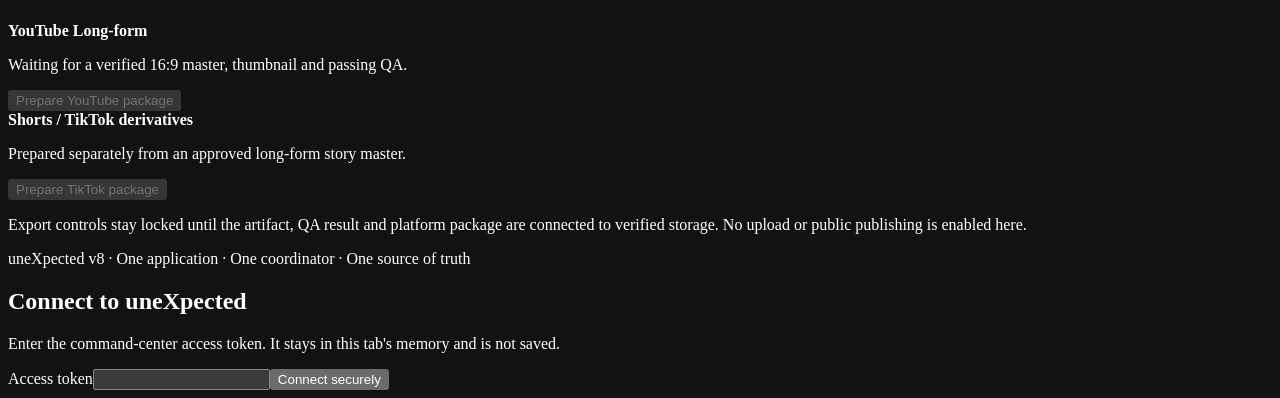
==== commit 55fc5802: "feat: add Android Lite creator controls to command center" ====
--- a/web/index.html
+++ b/web/index.html
@@ -125,6 +125,21 @@
 </form>
 <div class="creator-subsection"><div class="heading"><div><p class="eyebrow">VERSION HISTORY</p><h4>Saved versions</h4></div></div><div id="creator-versions" class="list"><div class="empty">No project selected.</div></div></div>
 </article>
+<article class="panel android-lite-panel">
+<div class="heading"><div><p class="eyebrow">ON-DEVICE VIDEO CREATOR</p><h3>Android Lite · local MP4</h3><p>Turn a short script into animated story typography, a local ambient audio bed and an MP4. No model downloads, cloud rendering or publishing.</p></div><span class="state ok">FFmpeg · offline</span></div>
+<form id="android-video-form" class="creator-form">
+<label for="android-video-title">Video title</label><input id="android-video-title" maxlength="120" required value="The Clockwork Secret" placeholder="Give your video a title">
+<label for="android-video-script">Script · 25–150 words</label><textarea id="android-video-script" rows="6" maxlength="12000" required placeholder="Paste your short narration or story here. uneXpected will split it into animated scenes…"></textarea>
+<div class="android-video-options">
+<div><label for="android-video-format">Video format</label><select id="android-video-format"><option value="vertical" selected>Vertical · 9:16 · Shorts / TikTok</option><option value="landscape">Landscape · 16:9</option></select></div>
+<div><label for="android-video-narration">Offline narration</label><select id="android-video-narration"><option value="auto" selected>Automatic · use eSpeak-NG when installed</option><option value="off">Off · ambient audio only</option></select></div>
+</div>
+<button class="button primary" id="android-video-create" type="submit">Create local MP4 →</button>
+<small>The renderer uses a built-in motion-graphics style. It is not AI-generated footage. Offline voice is included only when eSpeak-NG is already installed; otherwise the video still includes on-screen script and an original synthesized ambient bed.</small>
+</form>
+<div id="android-video-status" class="creator-result" role="status">Ready when your script is 25–150 words.</div>
+<div id="android-video-output" class="android-video-output"><div class="empty">Your local video preview and MP4 download will appear here.</div></div>
+</article>
 <article class="panel">
 <div class="heading"><div><p class="eyebrow">GENERATION</p><h3>Render request</h3></div><span class="state" id="creator-engine-state">Not connected</span></div>
 <div class="creator-form">
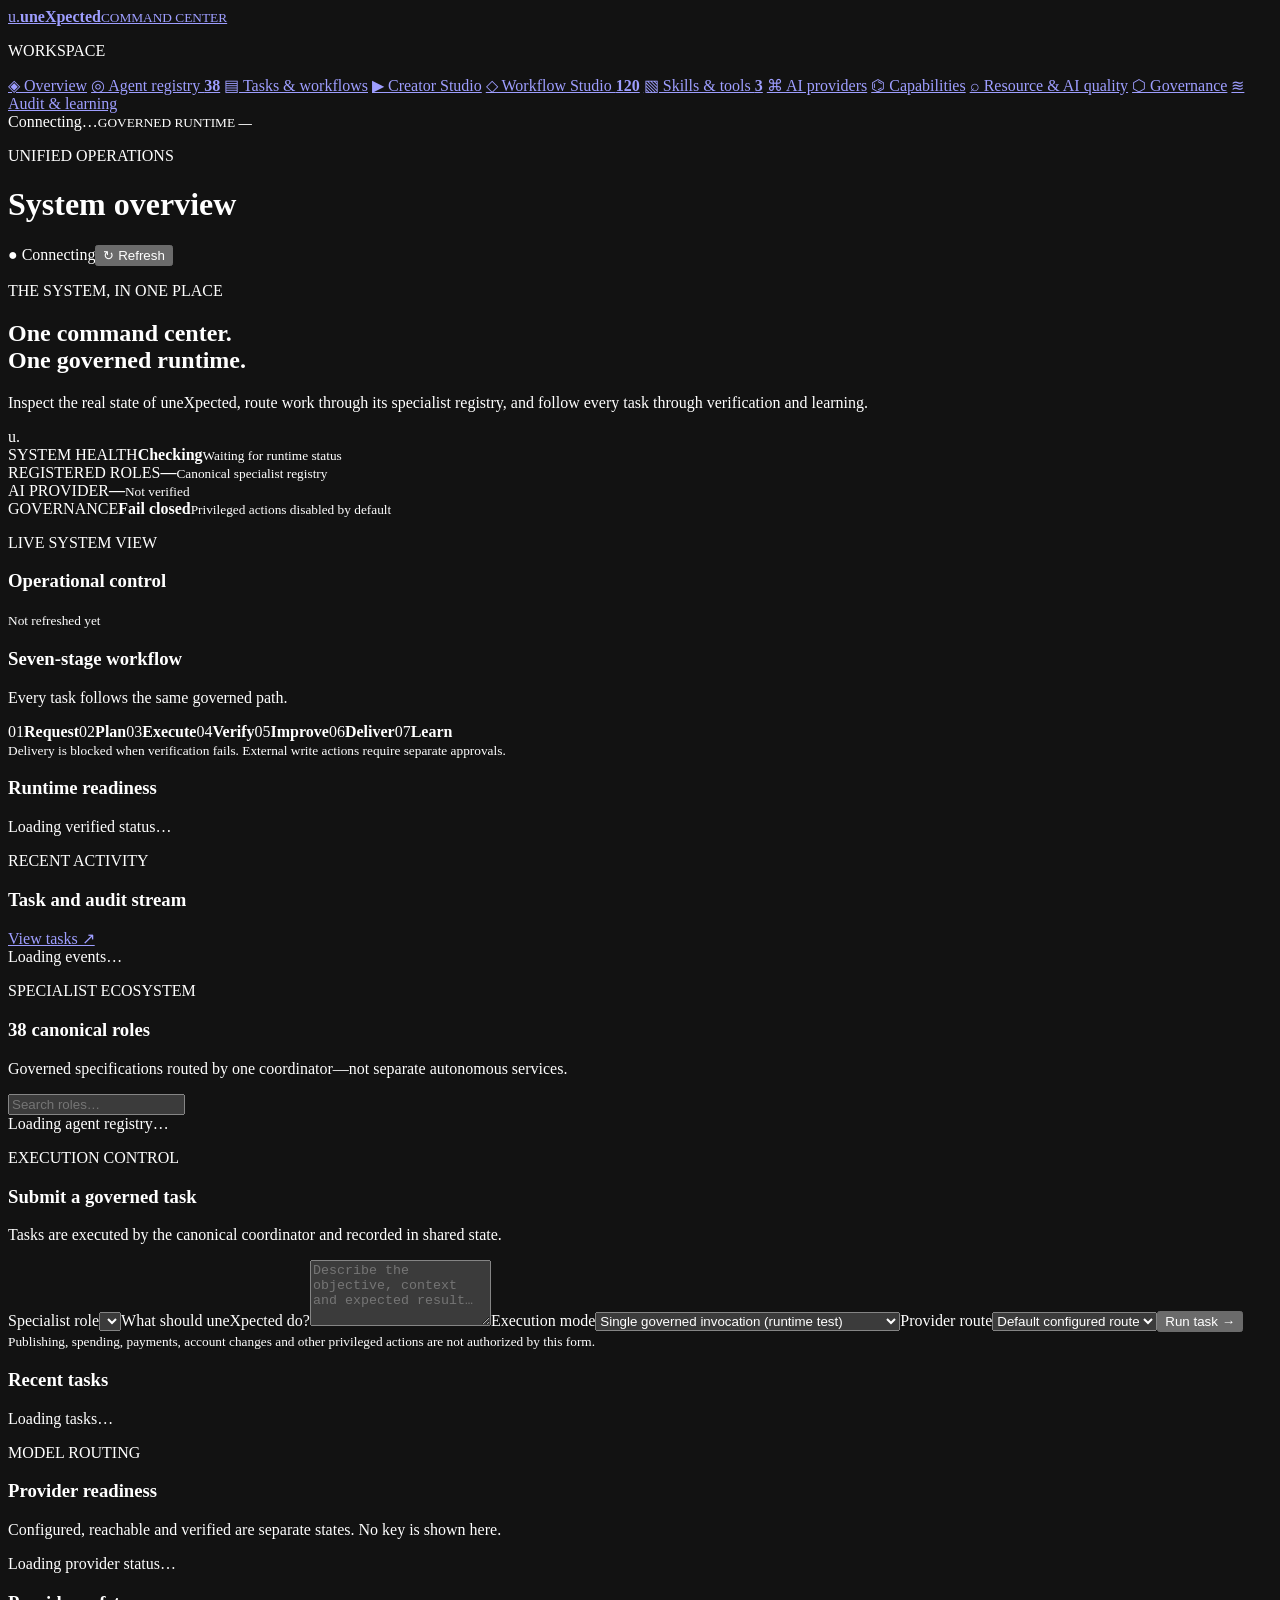
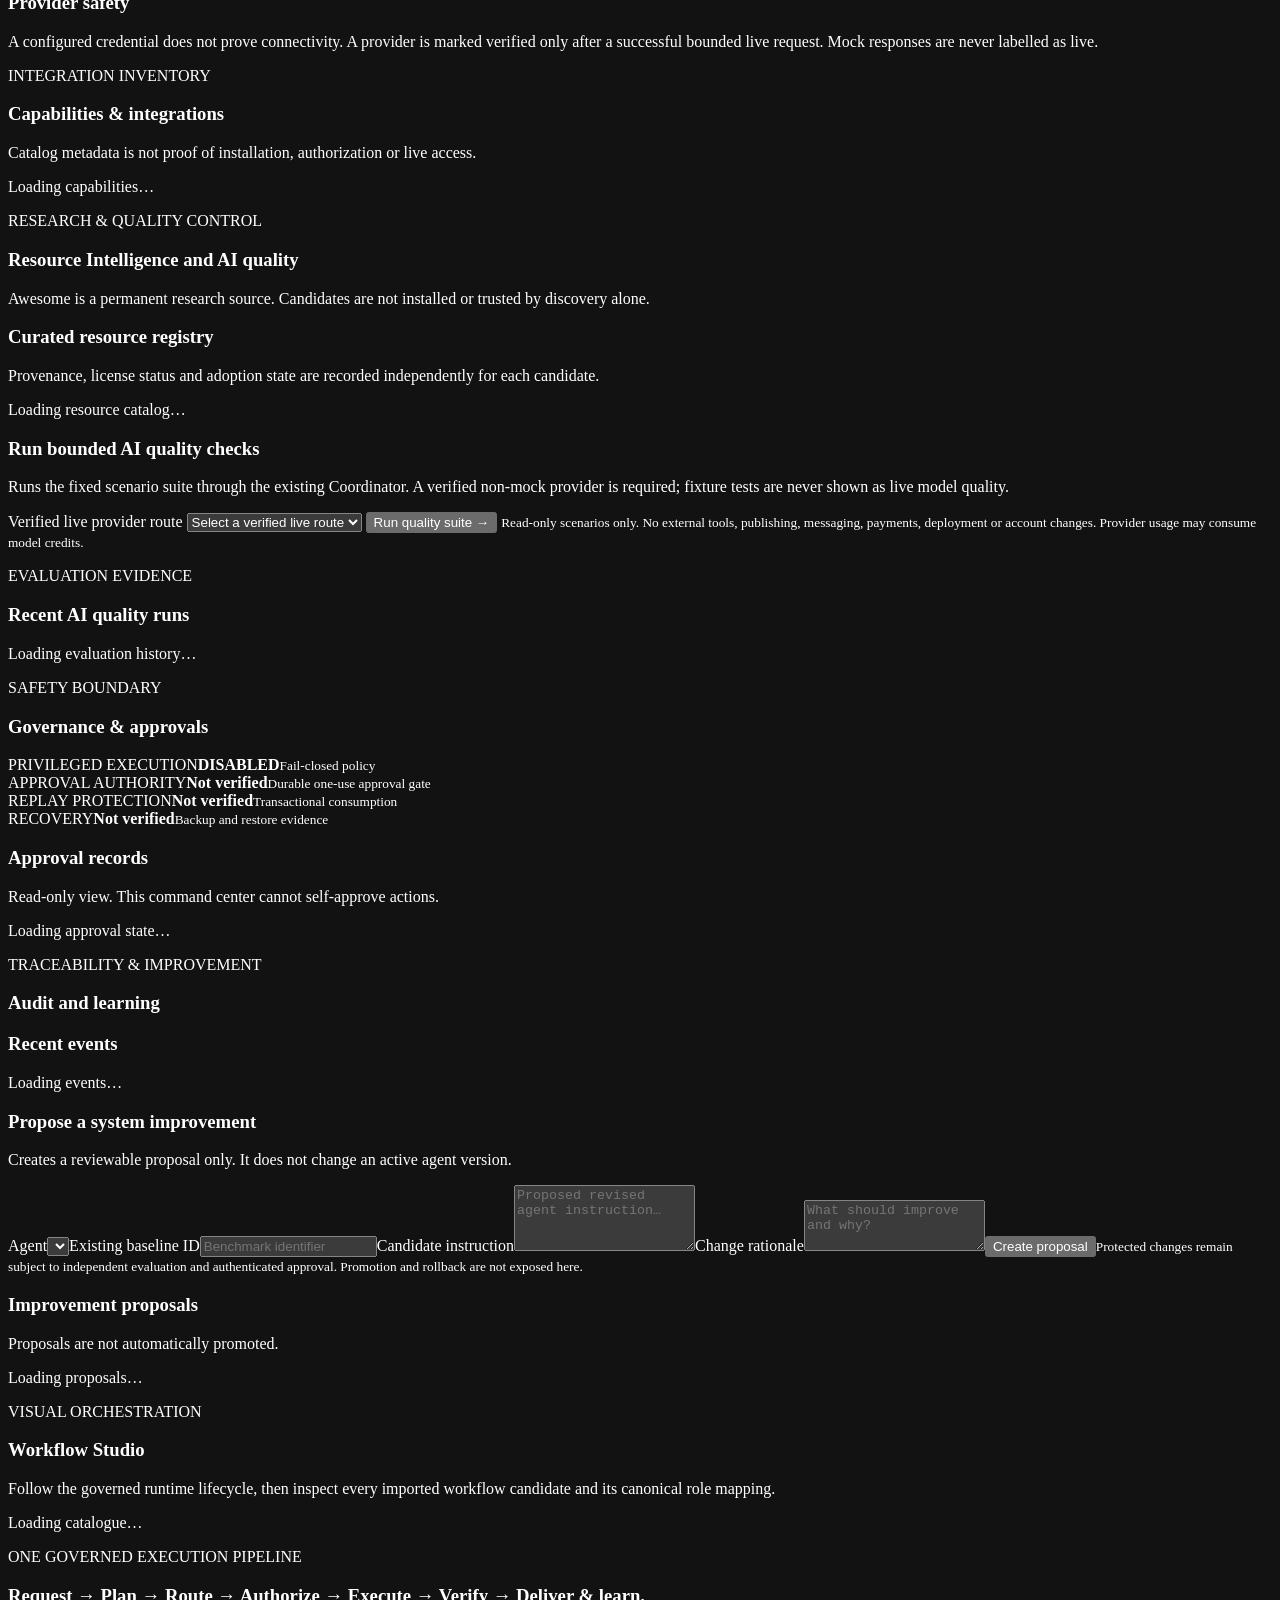
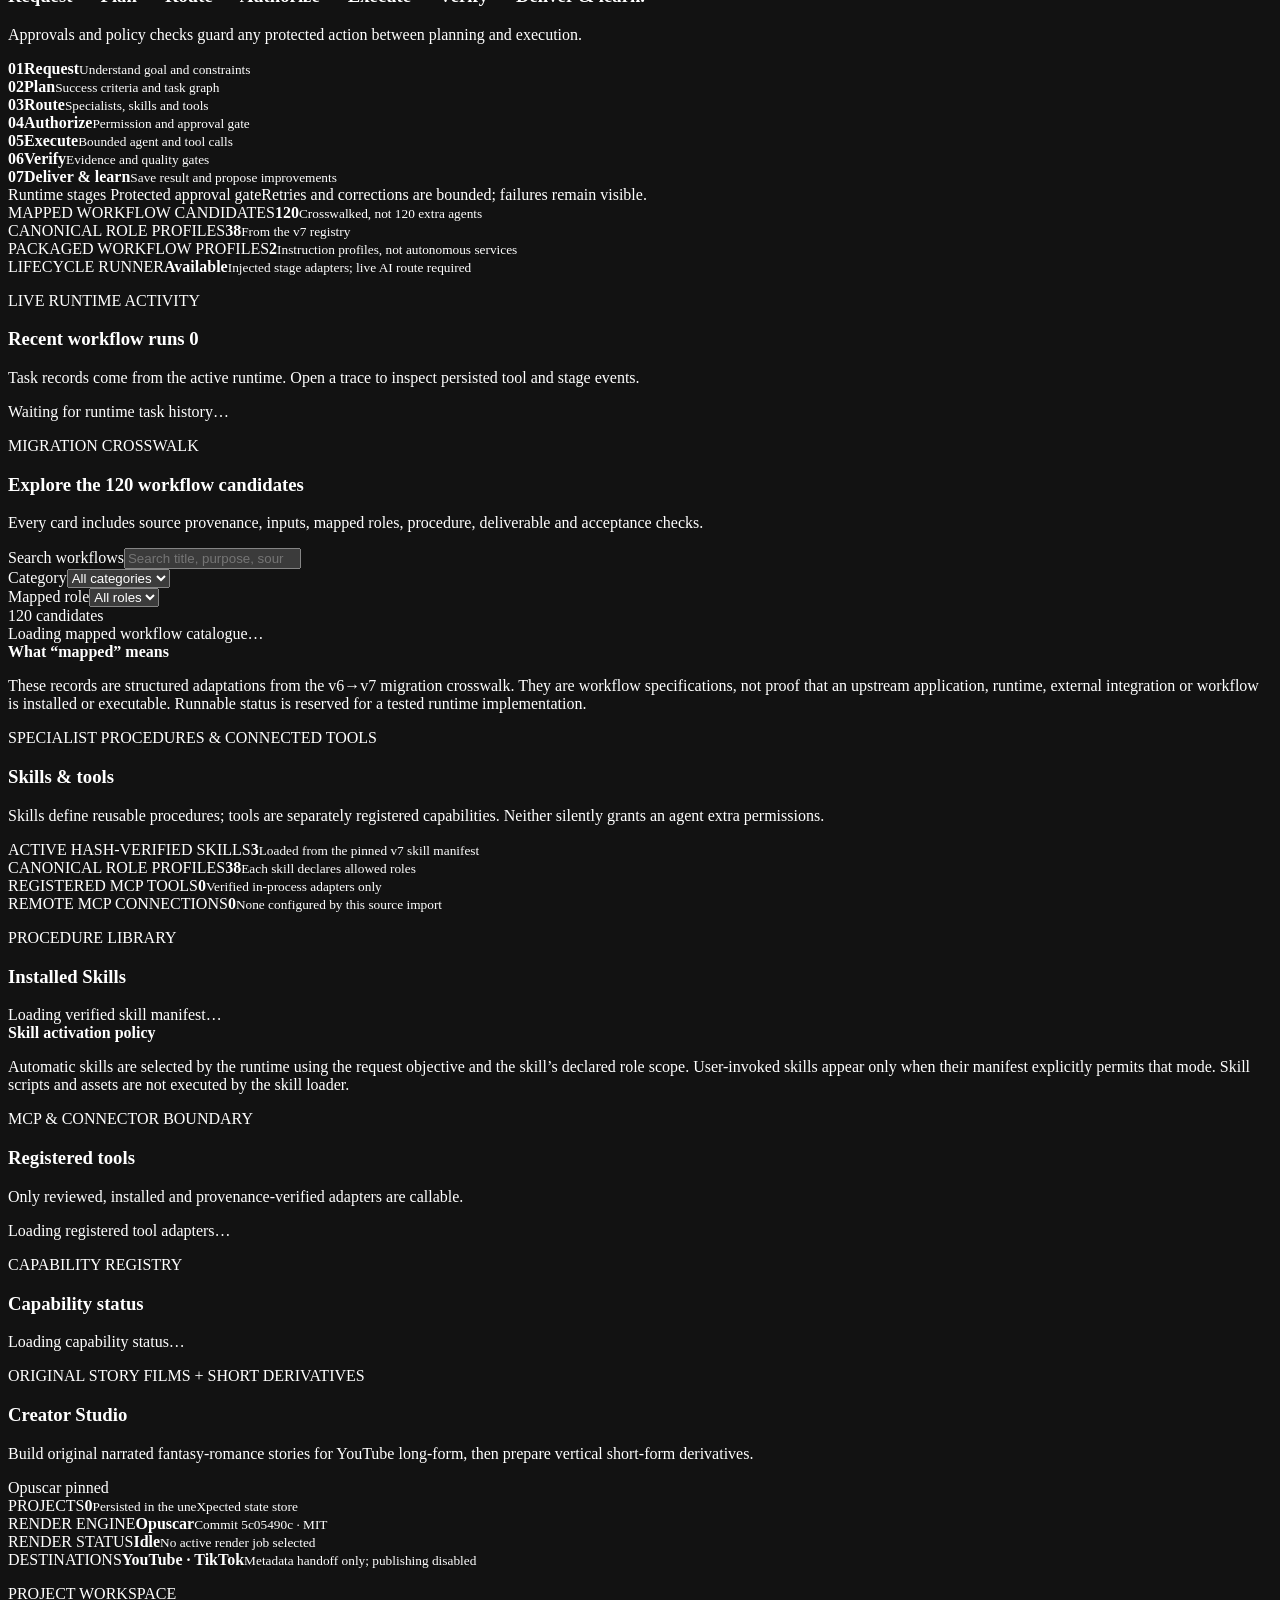
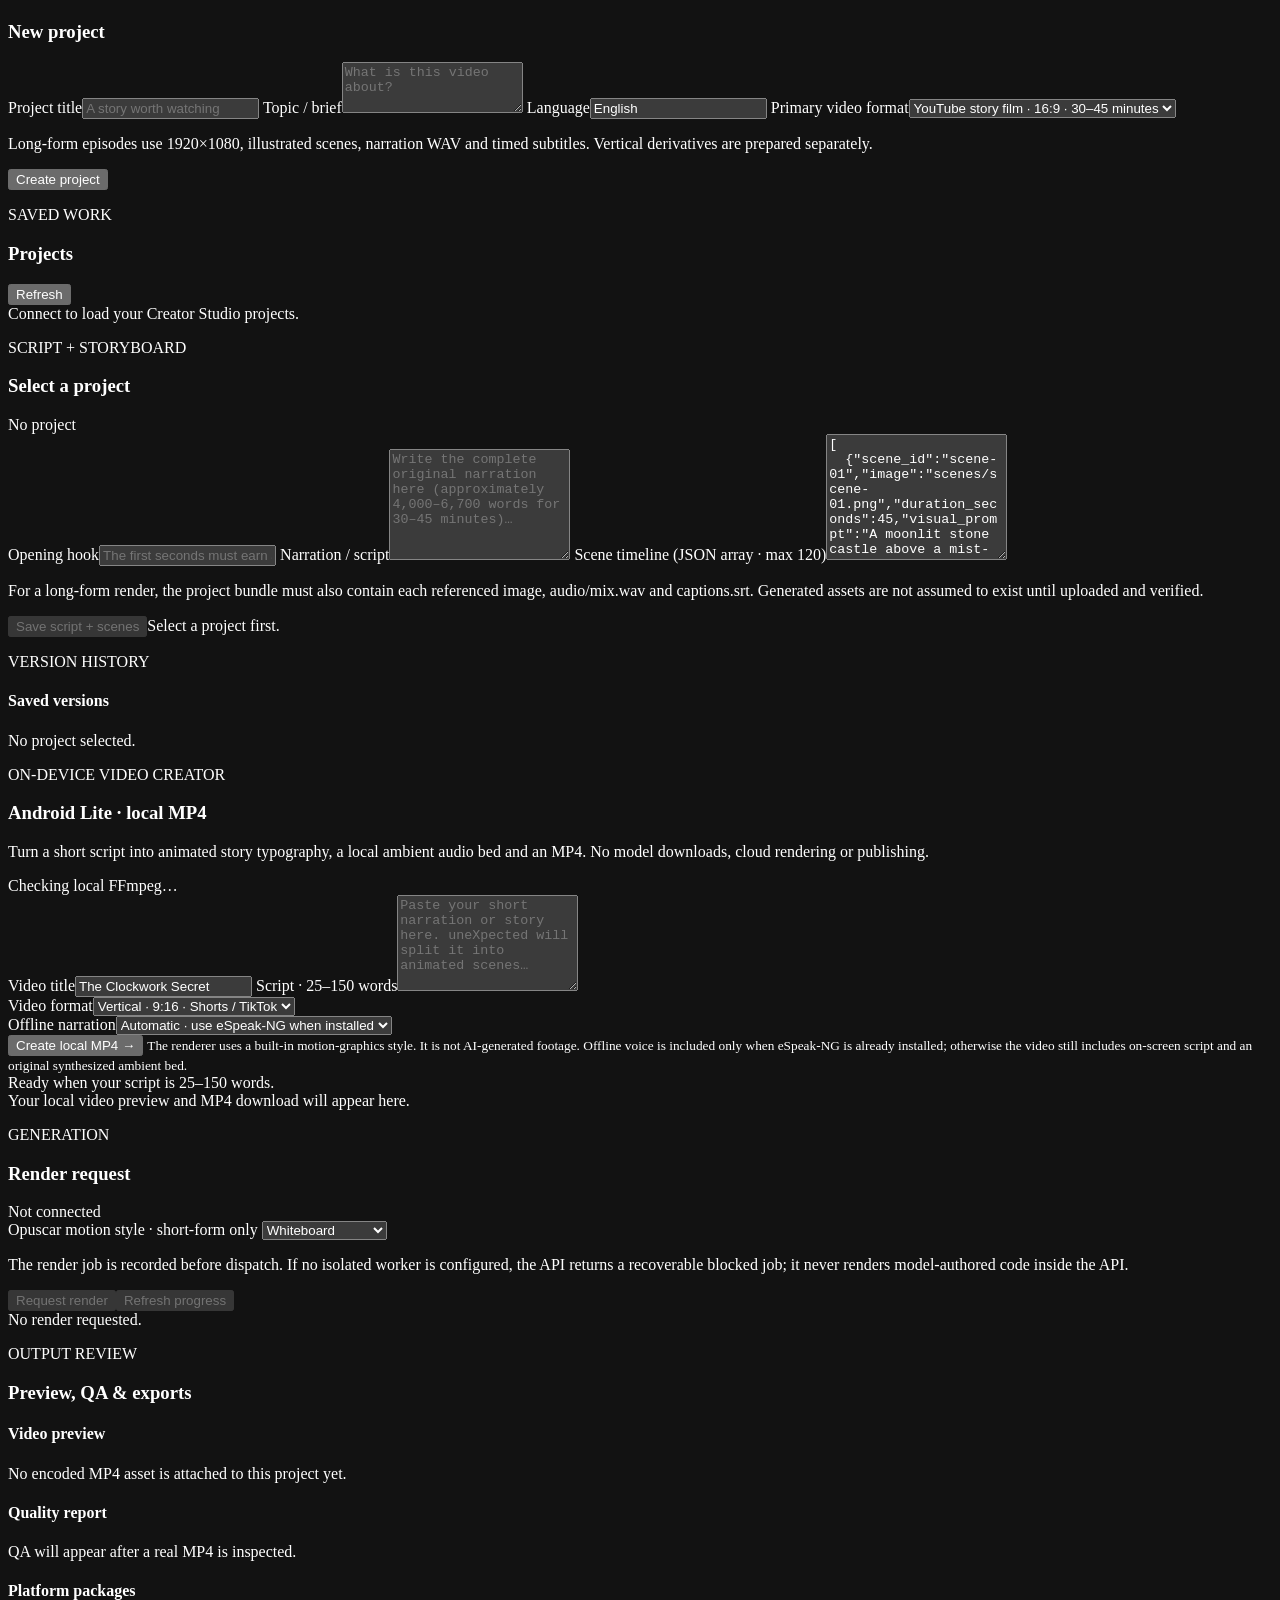
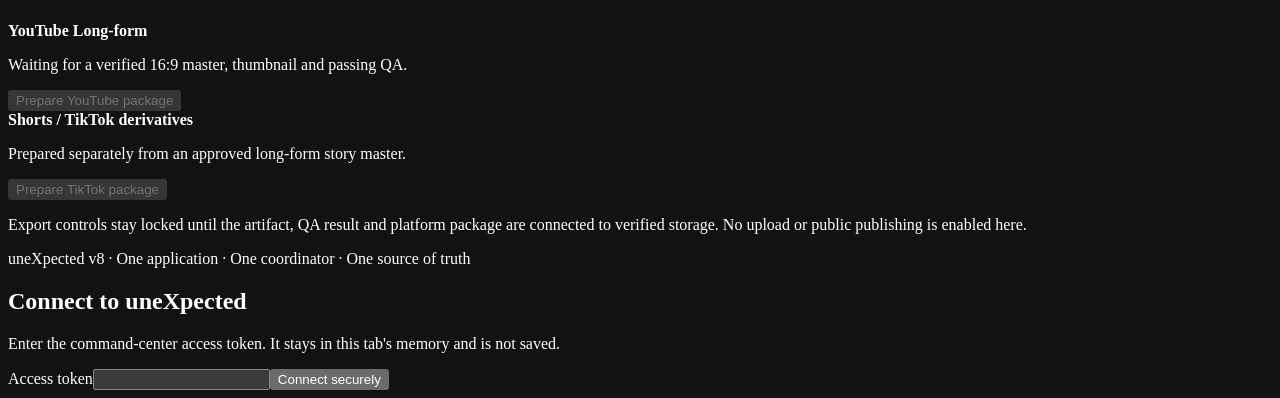
==== commit 334e0dd6: "ui: show Android Lite local preflight status" ====
--- a/web/index.html
+++ b/web/index.html
@@ -126,7 +126,7 @@
 <div class="creator-subsection"><div class="heading"><div><p class="eyebrow">VERSION HISTORY</p><h4>Saved versions</h4></div></div><div id="creator-versions" class="list"><div class="empty">No project selected.</div></div></div>
 </article>
 <article class="panel android-lite-panel">
-<div class="heading"><div><p class="eyebrow">ON-DEVICE VIDEO CREATOR</p><h3>Android Lite · local MP4</h3><p>Turn a short script into animated story typography, a local ambient audio bed and an MP4. No model downloads, cloud rendering or publishing.</p></div><span class="state ok">FFmpeg · offline</span></div>
+<div class="heading"><div><p class="eyebrow">ON-DEVICE VIDEO CREATOR</p><h3>Android Lite · local MP4</h3><p>Turn a short script into animated story typography, a local ambient audio bed and an MP4. No model downloads, cloud rendering or publishing.</p></div><span class="state" id="android-video-preflight">Checking local FFmpeg…</span></div>
 <form id="android-video-form" class="creator-form">
 <label for="android-video-title">Video title</label><input id="android-video-title" maxlength="120" required value="The Clockwork Secret" placeholder="Give your video a title">
 <label for="android-video-script">Script · 25–150 words</label><textarea id="android-video-script" rows="6" maxlength="12000" required placeholder="Paste your short narration or story here. uneXpected will split it into animated scenes…"></textarea>
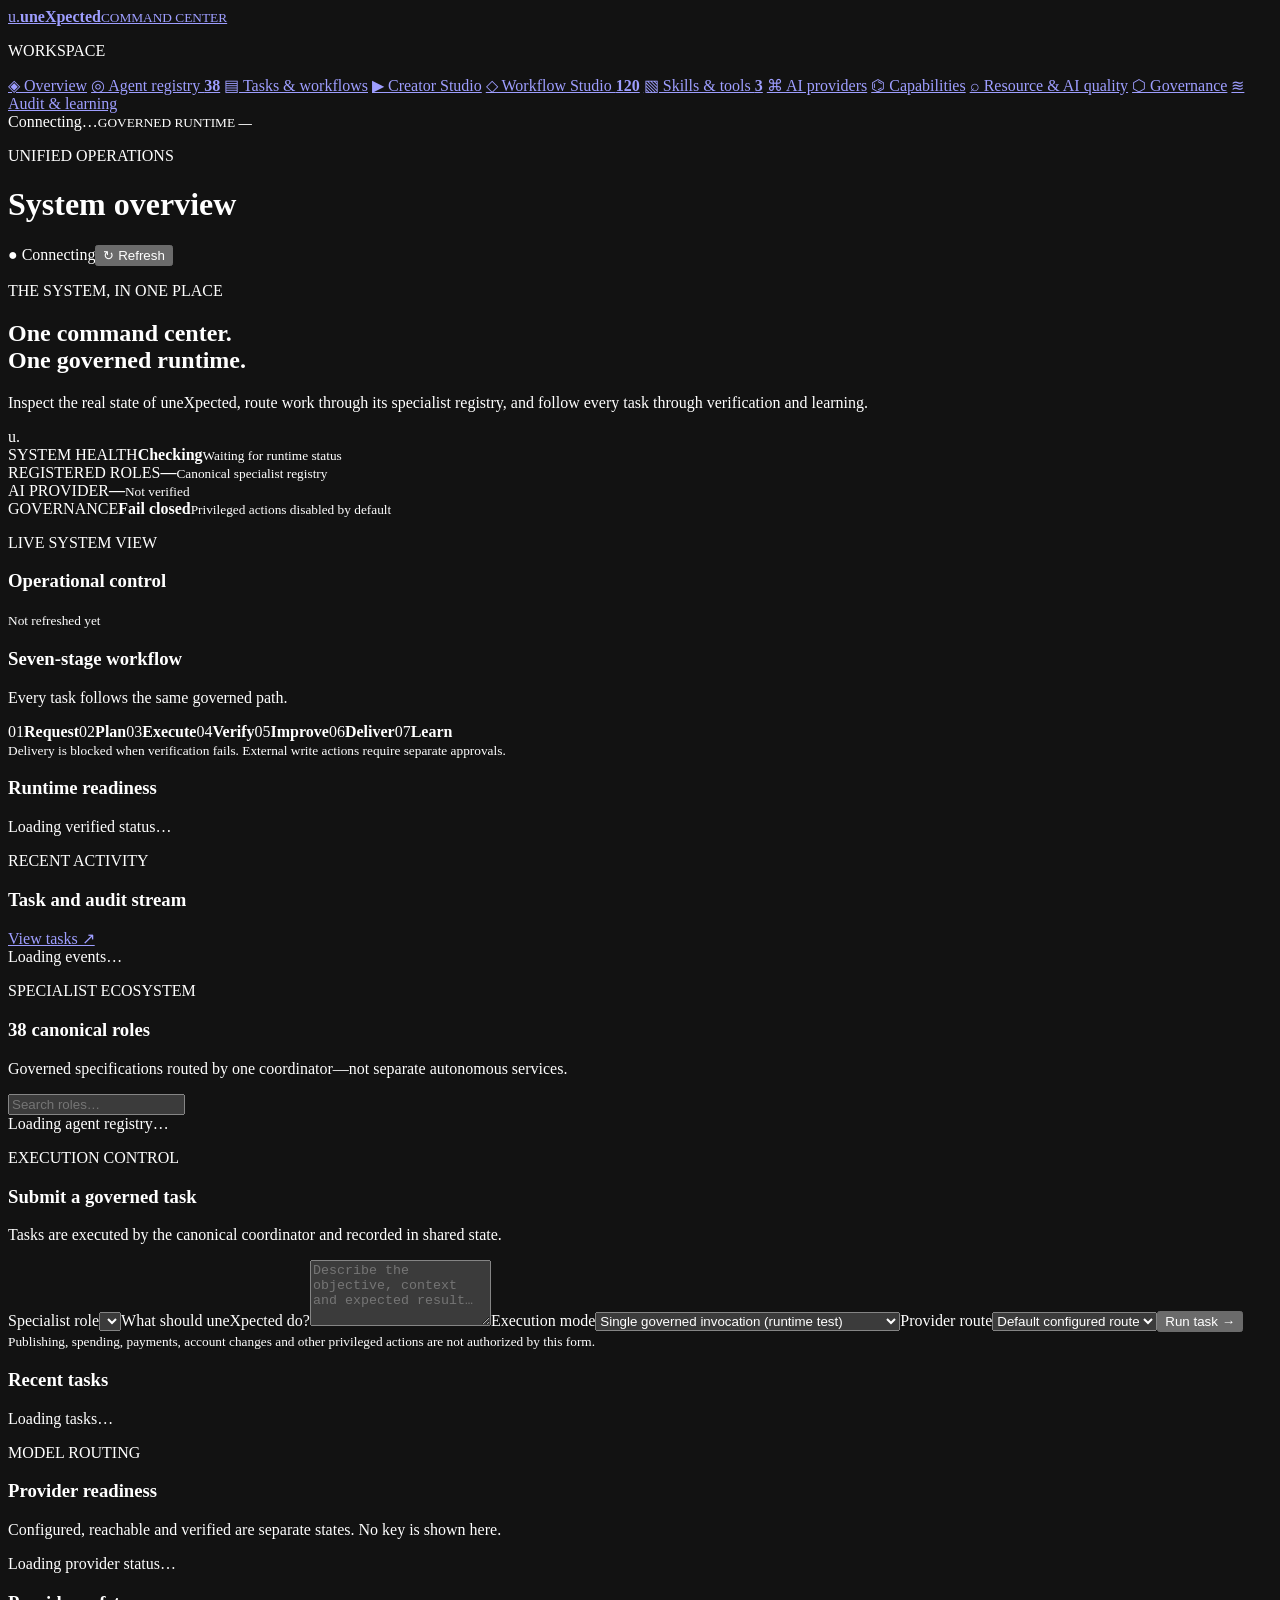
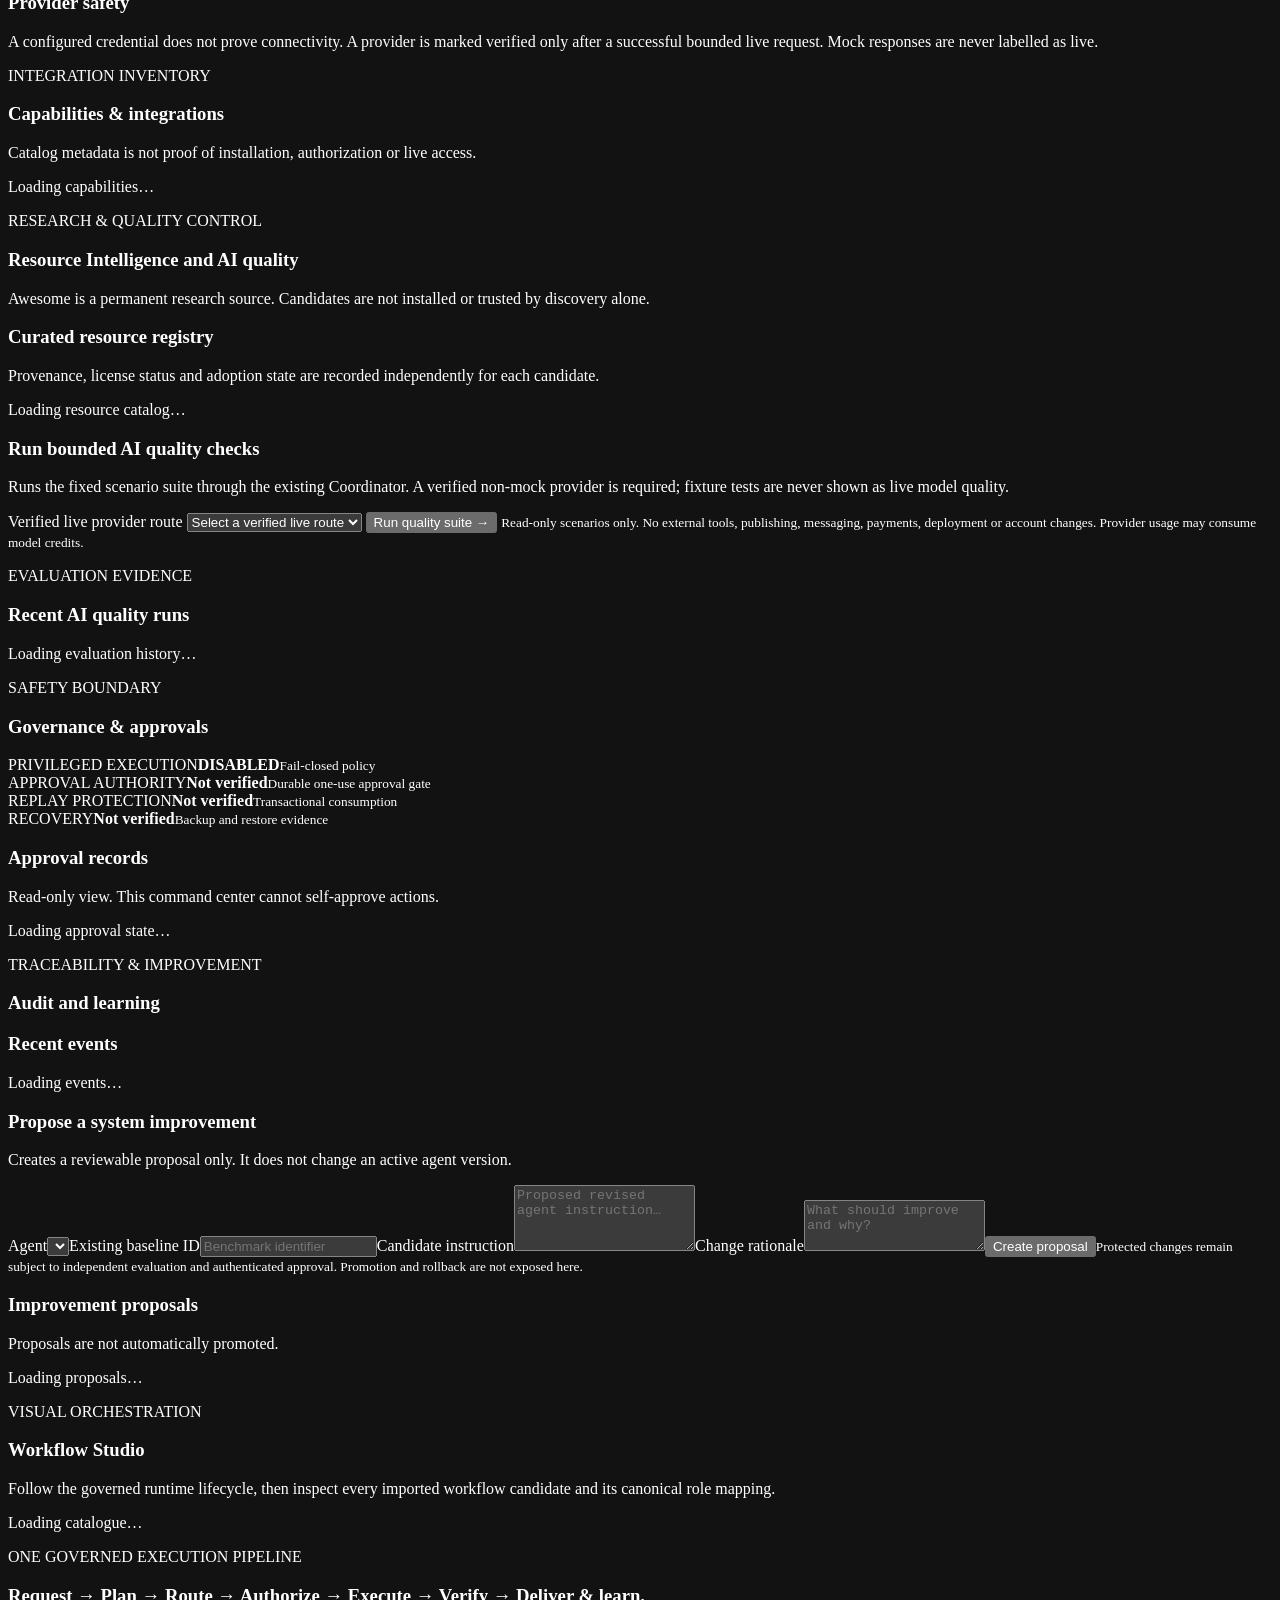
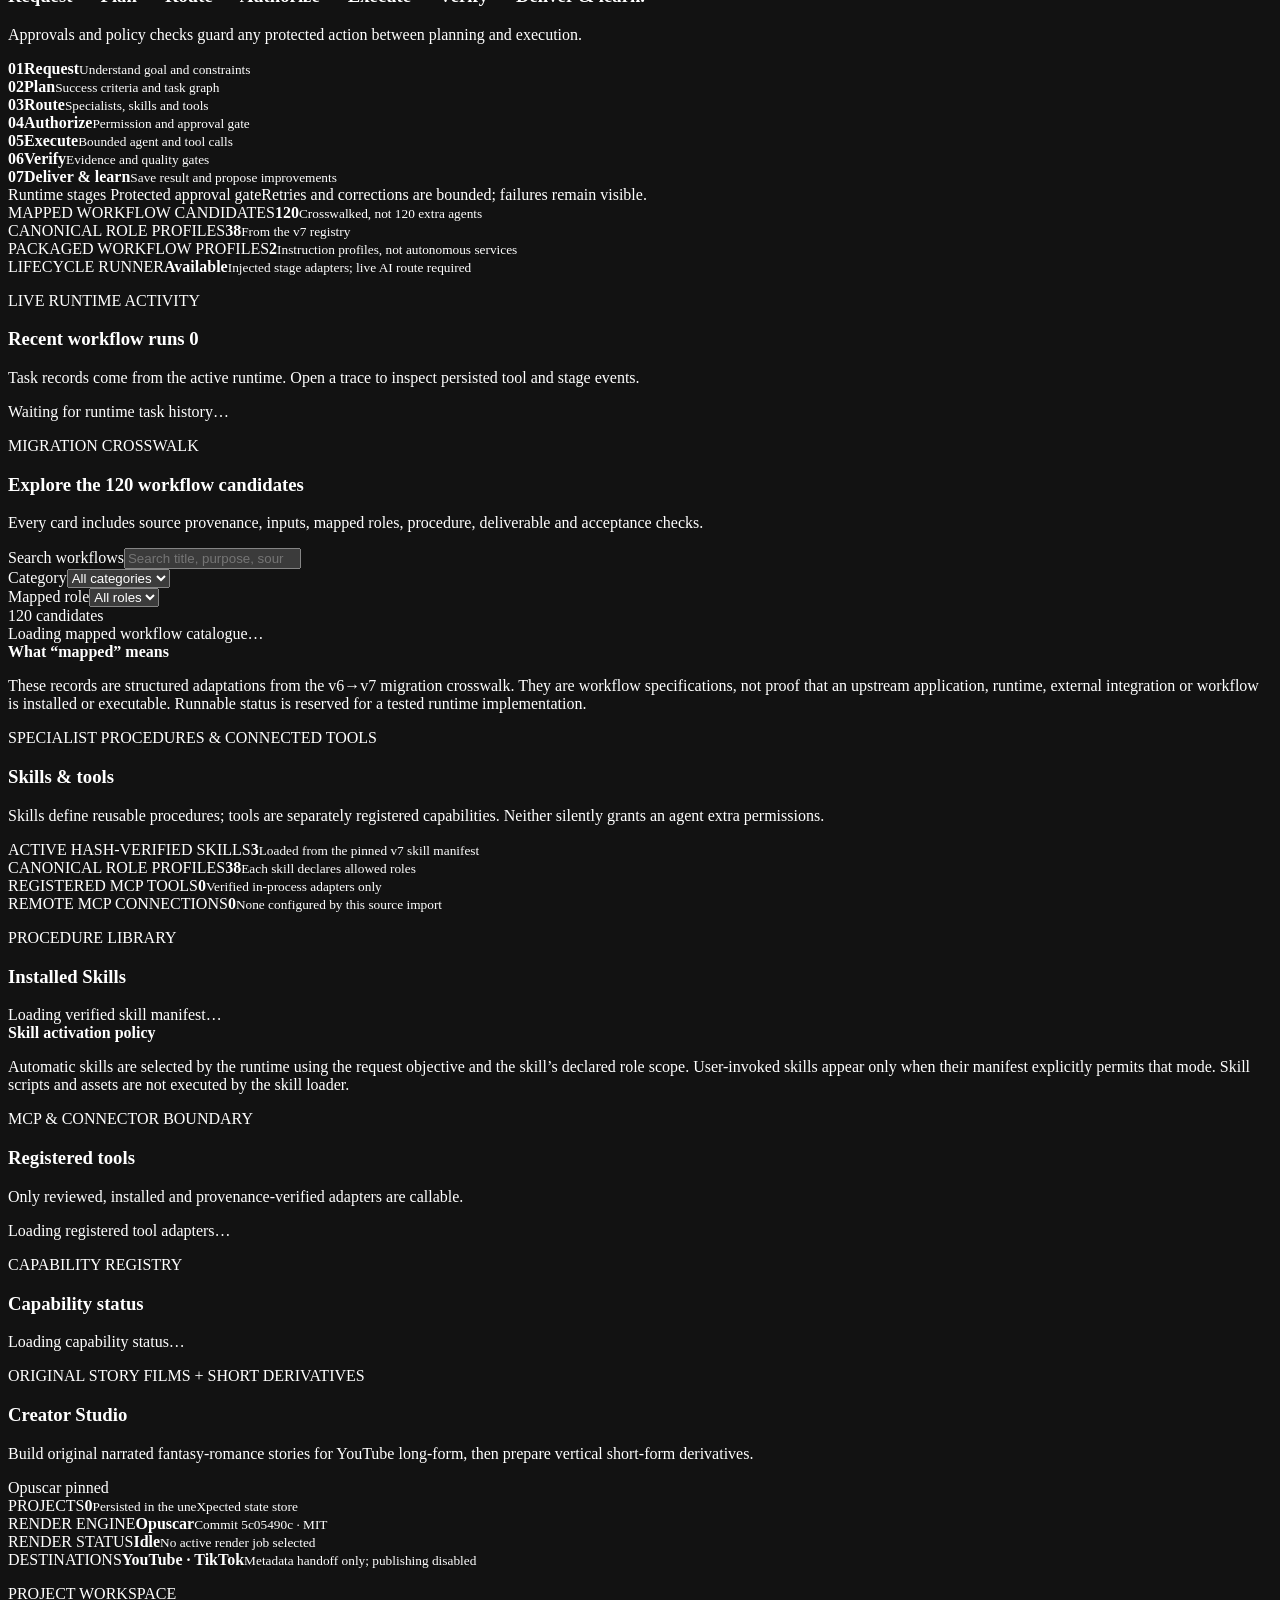
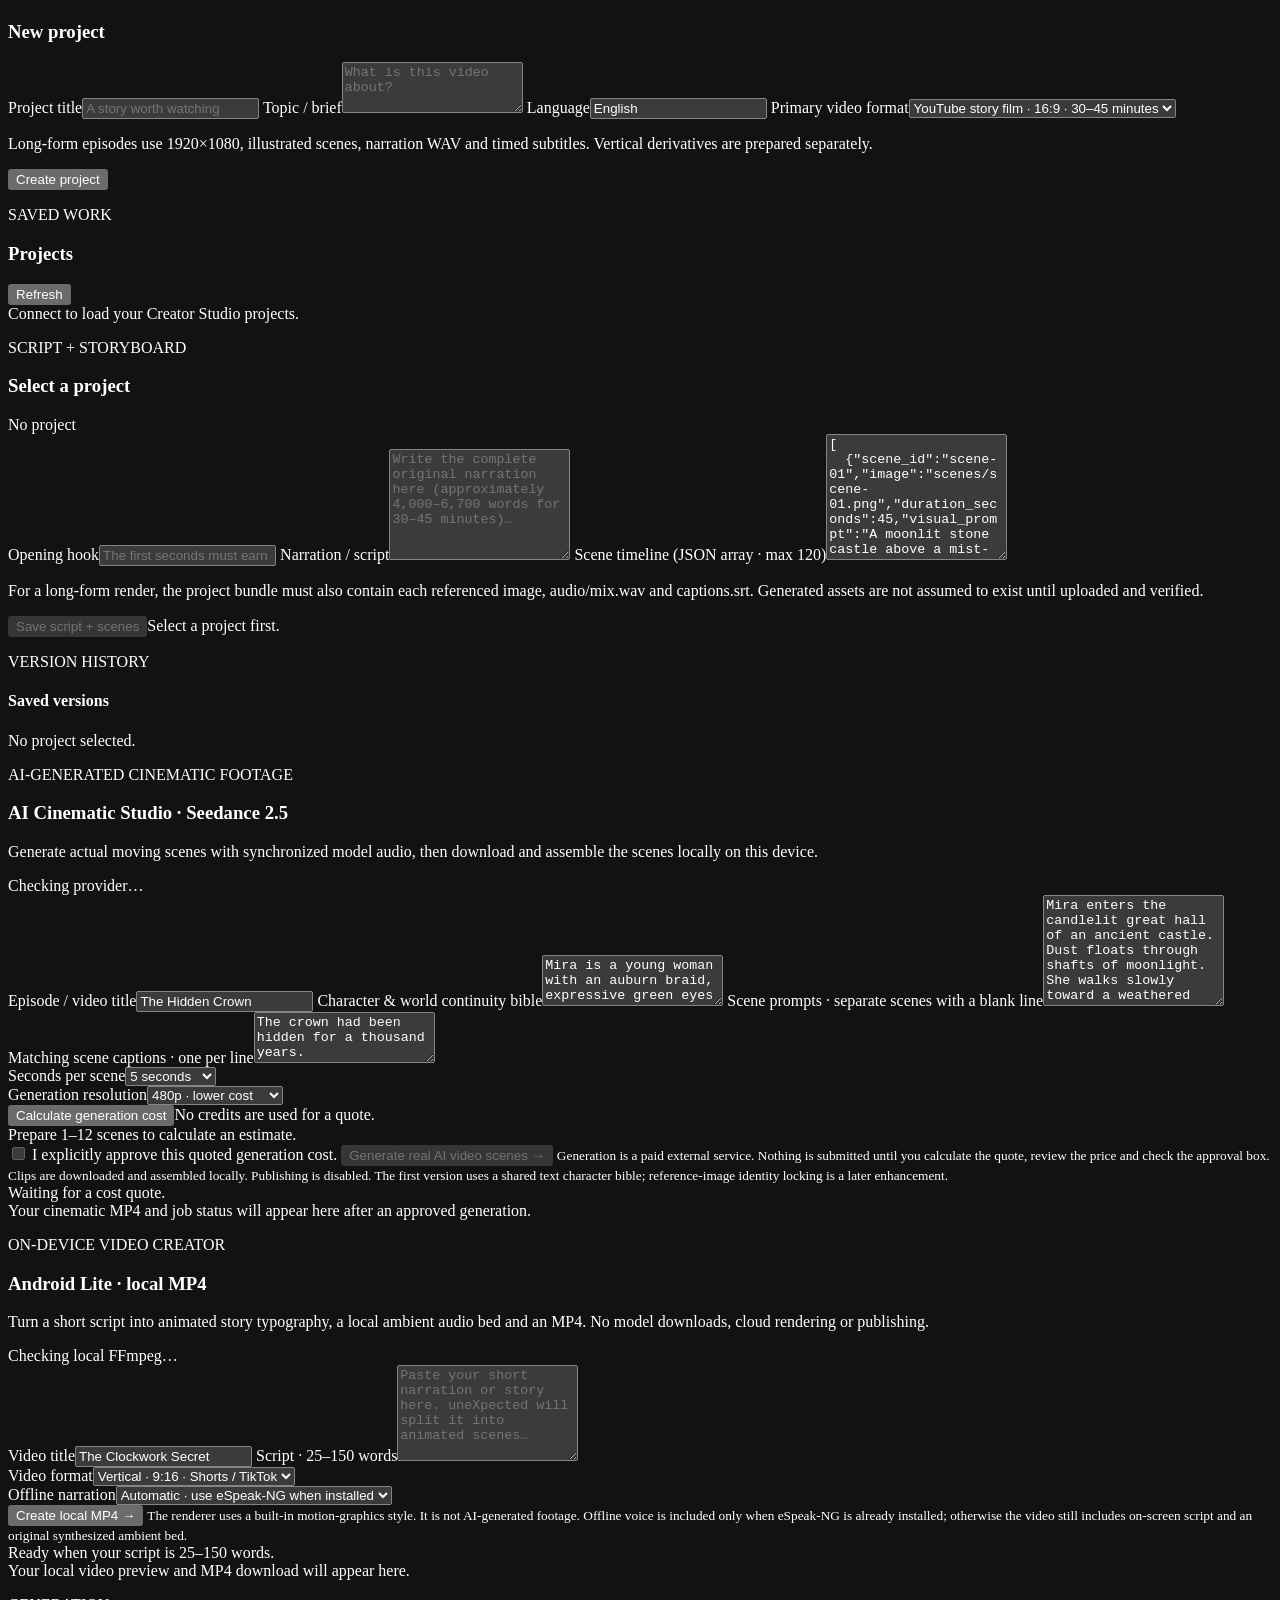
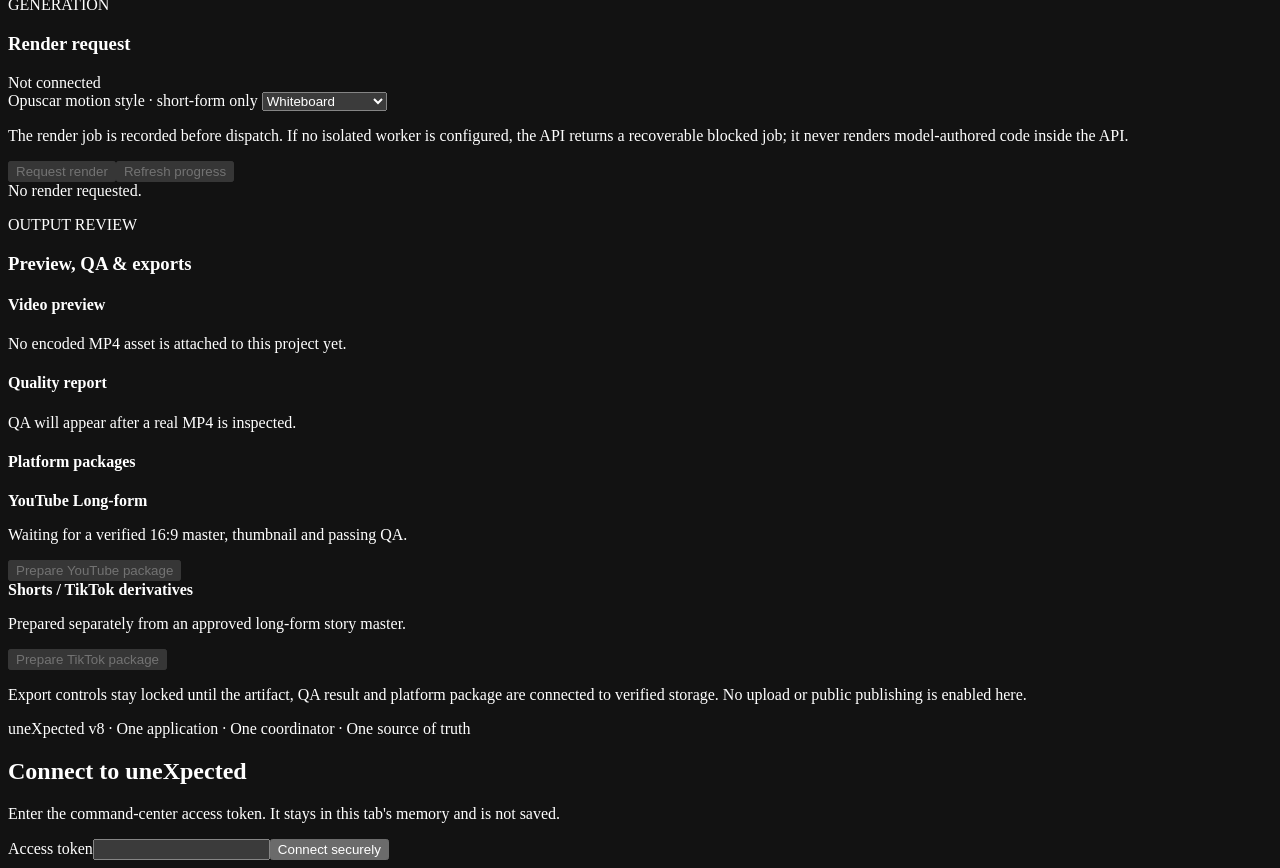
==== commit 0f401892: "feat(creator): add cinematic Seedance production panel" ====
--- a/web/index.html
+++ b/web/index.html
@@ -125,6 +125,29 @@
 </form>
 <div class="creator-subsection"><div class="heading"><div><p class="eyebrow">VERSION HISTORY</p><h4>Saved versions</h4></div></div><div id="creator-versions" class="list"><div class="empty">No project selected.</div></div></div>
 </article>
+<article class="panel cinematic-panel">
+<div class="heading"><div><p class="eyebrow">AI-GENERATED CINEMATIC FOOTAGE</p><h3>AI Cinematic Studio · Seedance 2.5</h3><p>Generate actual moving scenes with synchronized model audio, then download and assemble the scenes locally on this device.</p></div><span class="state" id="cinematic-provider-state">Checking provider…</span></div>
+<form id="cinematic-form" class="creator-form">
+<label for="cinematic-title">Episode / video title</label><input id="cinematic-title" maxlength="160" required value="The Hidden Crown">
+<label for="cinematic-character-bible">Character & world continuity bible</label><textarea id="cinematic-character-bible" rows="3" maxlength="3000" placeholder="Describe each recurring character's face, age, hair, clothing, voice, personality and the world rules. Reuse these exact details in every scene.">Mira is a young woman with an auburn braid, expressive green eyes and a deep green travelling cloak with a silver clasp. Keep her face, hair, costume and proportions identical in every scene. Cinematic live-action fantasy drama, realistic skin and natural movement.</textarea>
+<label for="cinematic-scenes">Scene prompts · separate scenes with a blank line</label><textarea id="cinematic-scenes" rows="7" required placeholder="Describe one moving cinematic scene per paragraph. Include action, expression, setting, lighting and camera movement.">Mira enters the candlelit great hall of an ancient castle. Dust floats through shafts of moonlight. She walks slowly toward a weathered throne, her green cloak moving naturally. Wide establishing shot that slowly dollies into a close-up of her worried face.
+
+A shadow moves behind the throne. Mira turns sharply and whispers, "I know you're here." A mysterious figure steps into the candlelight. Tight over-the-shoulder shot, tense eye contact, realistic facial expressions and dramatic camera push-in.</textarea>
+<label for="cinematic-captions">Matching scene captions · one per line</label><textarea id="cinematic-captions" rows="3" required placeholder="One concise subtitle for each scene.">The crown had been hidden for a thousand years.
+But someone was already waiting.</textarea>
+<div class="android-video-options">
+<div><label for="cinematic-duration">Seconds per scene</label><select id="cinematic-duration"><option value="5" selected>5 seconds</option><option value="8">8 seconds</option><option value="10">10 seconds</option><option value="15">15 seconds</option><option value="20">20 seconds</option><option value="30">30 seconds</option></select></div>
+<div><label for="cinematic-resolution">Generation resolution</label><select id="cinematic-resolution"><option value="480p" selected>480p · lower cost</option><option value="720p">720p · higher detail</option></select></div>
+</div>
+<div class="button-row"><button class="button secondary" id="cinematic-quote" type="button">Calculate generation cost</button><span class="muted">No credits are used for a quote.</span></div>
+<div id="cinematic-quote-result" class="creator-result" role="status">Prepare 1–12 scenes to calculate an estimate.</div>
+<label class="cinematic-approval"><input id="cinematic-approve" type="checkbox" disabled> I explicitly approve this quoted generation cost.</label>
+<button class="button primary" id="cinematic-generate" type="button" disabled>Generate real AI video scenes →</button>
+<small>Generation is a paid external service. Nothing is submitted until you calculate the quote, review the price and check the approval box. Clips are downloaded and assembled locally. Publishing is disabled. The first version uses a shared text character bible; reference-image identity locking is a later enhancement.</small>
+</form>
+<div id="cinematic-status" class="creator-result" role="status">Waiting for a cost quote.</div>
+<div id="cinematic-output" class="android-video-output"><div class="empty">Your cinematic MP4 and job status will appear here after an approved generation.</div></div>
+</article>
 <article class="panel android-lite-panel">
 <div class="heading"><div><p class="eyebrow">ON-DEVICE VIDEO CREATOR</p><h3>Android Lite · local MP4</h3><p>Turn a short script into animated story typography, a local ambient audio bed and an MP4. No model downloads, cloud rendering or publishing.</p></div><span class="state" id="android-video-preflight">Checking local FFmpeg…</span></div>
 <form id="android-video-form" class="creator-form">
